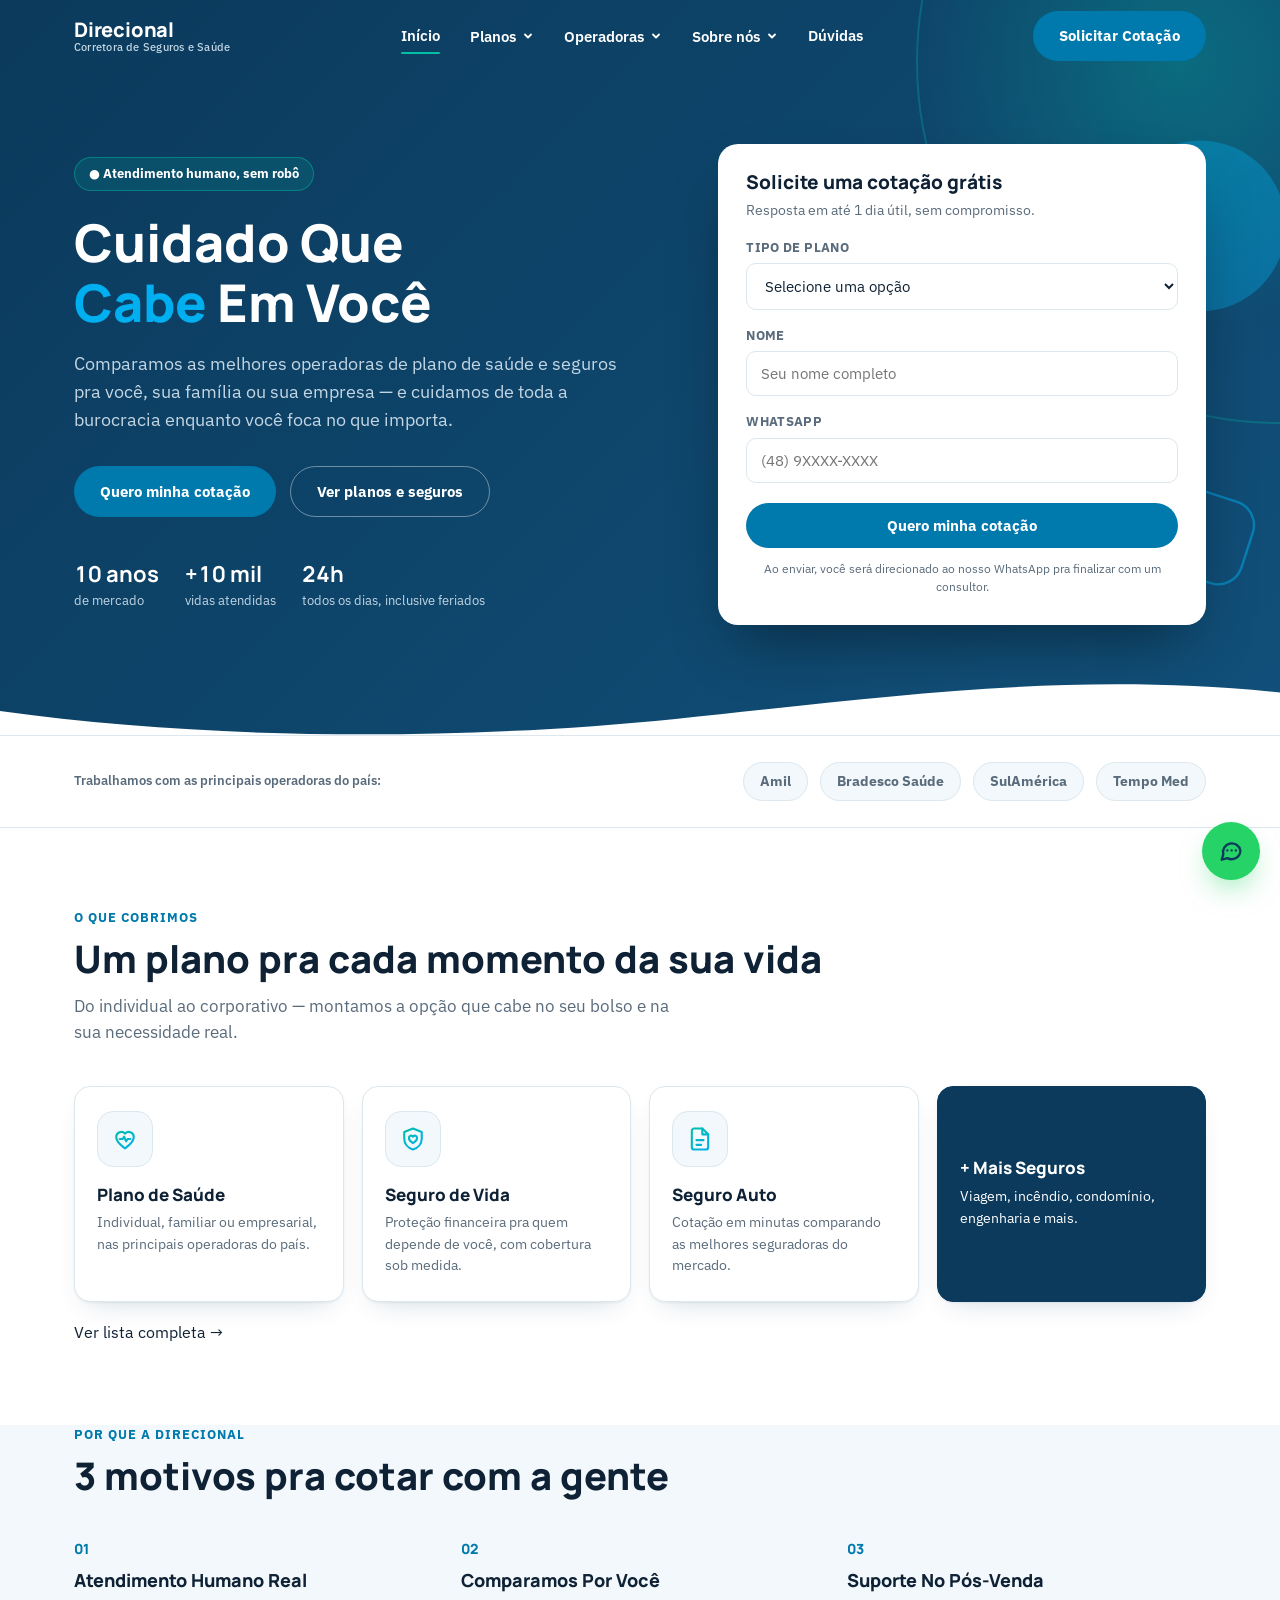
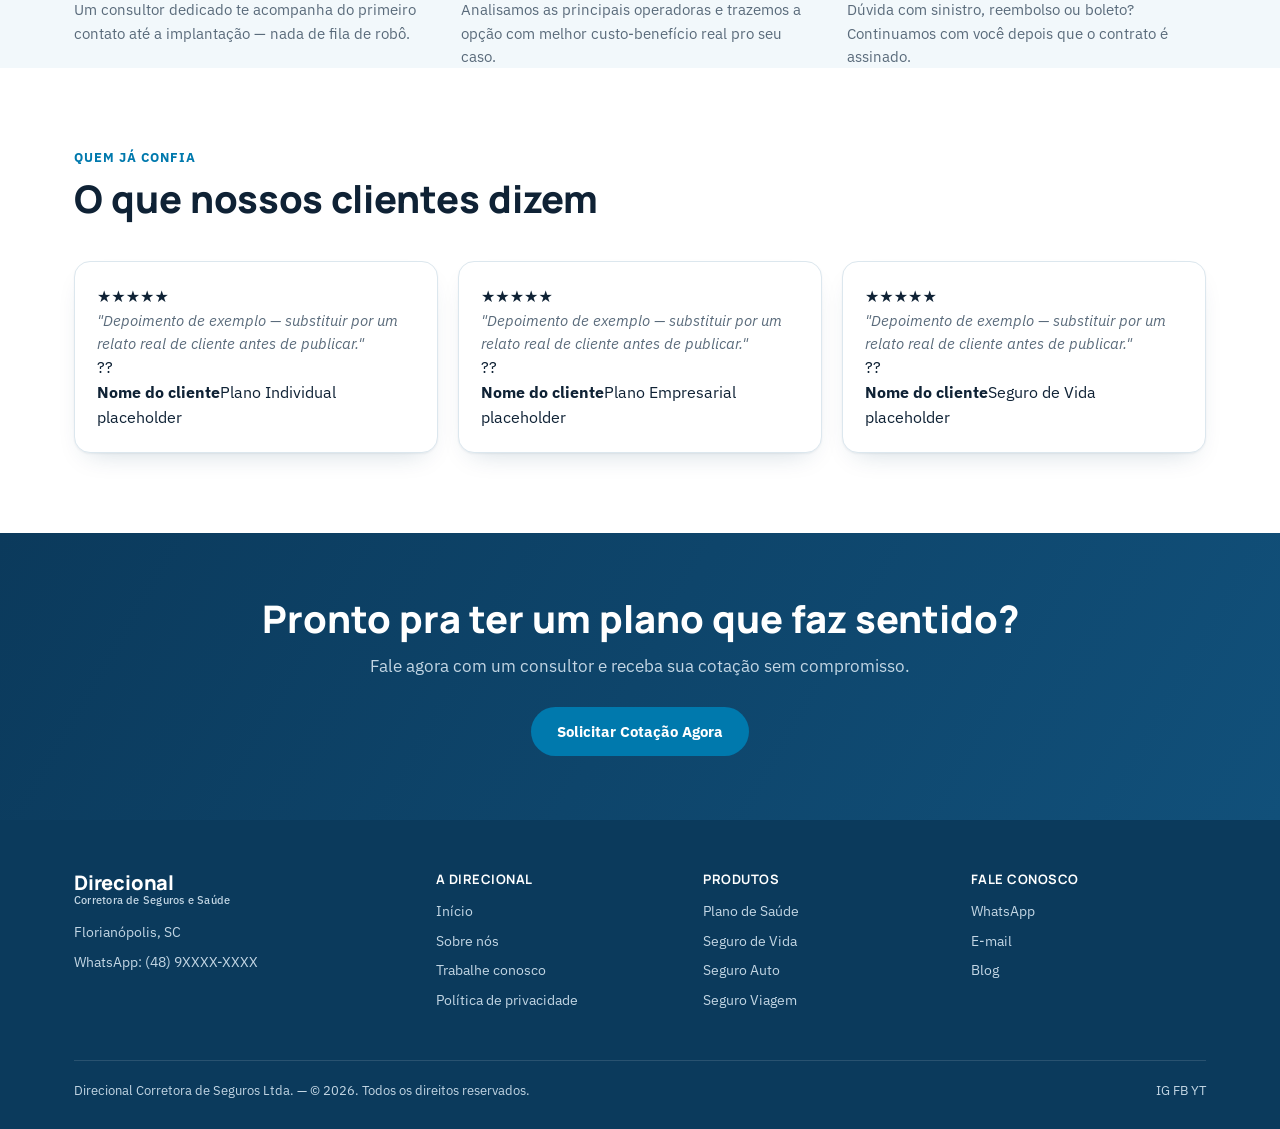
==== index.html @ 585fb885 "Tarefa 4: botões btn-roll, btn-whats, btn-pill, links com seta e anel no WhatsApp flutuante" ====
<!doctype html>
<html lang="pt-BR">
<head>
<meta charset="UTF-8">
<meta name="viewport" content="width=device-width, initial-scale=1">
<title>Direcional Corretora — Planos de Saúde e Seguros</title>
<meta name="description" content="Encontre o plano de saúde e o seguro ideal pra você, sua família ou sua empresa. Cotação rápida e atendimento humano, sem letra miúda.">
<link rel="icon" type="image/png" href="assets/logo-direcional.png">
<link rel="preconnect" href="https://fonts.googleapis.com">
<link rel="preconnect" href="https://fonts.gstatic.com" crossorigin>
<link href="https://fonts.googleapis.com/css2?family=Manrope:wght@700;800&family=IBM+Plex+Sans:wght@400;500;600;700&display=swap" rel="stylesheet">
<link rel="stylesheet" href="css/style.css">
<script>document.documentElement.classList.add("js");</script>
</head>
<body data-page="inicio">

<!-- ICONES:INICIO (biblioteca de ícones SVG, manter idêntica em todas as páginas) -->
<svg class="sprite" xmlns="http://www.w3.org/2000/svg" aria-hidden="true" focusable="false">
  <defs>
    <linearGradient id="grad-marca" gradientUnits="userSpaceOnUse" x1="3" y1="3" x2="21" y2="21">
      <stop offset="0" stop-color="#00BFA5"/><stop offset="1" stop-color="#00AFF0"/>
    </linearGradient>
  </defs>
  <symbol id="i-familia" viewBox="0 0 24 24"><circle cx="8" cy="7" r="3"/><circle cx="16.5" cy="8.5" r="2.5"/><path d="M2.5 20v-1.5A4.5 4.5 0 0 1 7 14h2a4.5 4.5 0 0 1 4.5 4.5V20"/><path d="M14.5 14.3c.3-.2.7-.3 1-.3h2a4 4 0 0 1 4 4v2"/></symbol>
  <symbol id="i-usuario" viewBox="0 0 24 24"><circle cx="12" cy="8" r="4"/><path d="M4 21v-1a6 6 0 0 1 6-6h4a6 6 0 0 1 6 6v1"/></symbol>
  <symbol id="i-empresa" viewBox="0 0 24 24"><rect x="4" y="3" width="11" height="18" rx="1.5"/><path d="M15 9h3.5a1.5 1.5 0 0 1 1.5 1.5V21M8 7h3M8 11h3M8 15h3M3 21h18"/></symbol>
  <symbol id="i-maleta" viewBox="0 0 24 24"><rect x="3" y="7" width="18" height="13" rx="2"/><path d="M9 7V5.5A1.5 1.5 0 0 1 10.5 4h3A1.5 1.5 0 0 1 15 5.5V7M3 12.5h18"/></symbol>
  <symbol id="i-loja" viewBox="0 0 24 24"><path d="M4 9.5 5.5 4h13L20 9.5"/><path d="M4 9.5a2.7 2.7 0 0 0 5.3 0 2.7 2.7 0 0 0 5.4 0 2.7 2.7 0 0 0 5.3 0"/><path d="M5.5 12v8h13v-8M10 20v-4.5h4V20"/></symbol>
  <symbol id="i-dente" viewBox="0 0 24 24"><path d="M12 5.5C10.5 4 8.8 3.5 7.2 3.8 4.6 4.3 3.6 7 4.3 10c.5 2 1.3 3.3 1.6 5.6.3 2.4.9 4.9 2.3 4.9 1.5 0 1.6-2.4 2-4.2.3-1.2.9-1.8 1.8-1.8s1.5.6 1.8 1.8c.4 1.8.5 4.2 2 4.2 1.4 0 2-2.5 2.3-4.9.3-2.3 1.1-3.6 1.6-5.6.7-3-.3-5.7-2.9-6.2-1.6-.3-3.3.2-4.8 1.7Z"/></symbol>
  <symbol id="i-escudo" viewBox="0 0 24 24"><path d="M12 3 4.5 6v5.5c0 4.6 3.1 8.2 7.5 9.5 4.4-1.3 7.5-4.9 7.5-9.5V6Z"/><path d="M12 15.5s-3.5-2.1-3.5-4.4A1.9 1.9 0 0 1 12 10a1.9 1.9 0 0 1 3.5 1.1c0 2.3-3.5 4.4-3.5 4.4Z"/></symbol>
  <symbol id="i-coracao" viewBox="0 0 24 24"><path d="M12 20s-7.5-4.6-7.5-10A4.3 4.3 0 0 1 12 7.4 4.3 4.3 0 0 1 19.5 10c0 5.4-7.5 10-7.5 10Z"/><path d="M7.5 12h2.5l1.2-2 1.8 4 1.2-2h2.3"/></symbol>
  <symbol id="i-conversa" viewBox="0 0 24 24"><path d="M20 11.5a7.5 7.5 0 0 1-11.1 6.6L4 19.5l1.4-4.6A7.5 7.5 0 1 1 20 11.5Z"/><path d="M8.8 11.5h.01M12.5 11.5h.01M16.2 11.5h.01"/></symbol>
  <symbol id="i-balanca" viewBox="0 0 24 24"><path d="M12 4v16M8 20h8M5 7h14"/><path d="M5 7 2.5 13a2.6 2.6 0 0 0 5 0Z"/><path d="m19 7-2.5 6a2.6 2.6 0 0 0 5 0Z"/></symbol>
  <symbol id="i-check-circulo" viewBox="0 0 24 24"><circle cx="12" cy="12" r="9"/><path d="m8 12.5 2.7 2.7 5.8-5.7"/></symbol>
  <symbol id="i-check" viewBox="0 0 24 24"><path d="m5 12.5 4.5 4.5L19 7.5"/></symbol>
  <symbol id="i-documento" viewBox="0 0 24 24"><path d="M14 3H7a2 2 0 0 0-2 2v14a2 2 0 0 0 2 2h10a2 2 0 0 0 2-2V8Z"/><path d="M14 3v5h5M9 13h6M9 17h4"/></symbol>
  <symbol id="i-consultor" viewBox="0 0 24 24"><path d="M4 14v-2a8 8 0 0 1 16 0v2"/><rect x="3" y="13" width="4" height="6" rx="1.5"/><rect x="17" y="13" width="4" height="6" rx="1.5"/><path d="M19 19c0 1.5-2 2.5-5 2.5h-1"/></symbol>
  <symbol id="i-troca" viewBox="0 0 24 24"><path d="M4 8h15l-3.5-3.5M20 16H5l3.5 3.5"/></symbol>
  <symbol id="i-seta" viewBox="0 0 24 24"><path d="M5 12h14M13 6l6 6-6 6"/></symbol>
  <symbol id="i-topo" viewBox="0 0 24 24"><path d="M12 19V5M6 11l6-6 6 6"/></symbol>
  <symbol id="i-telefone" viewBox="0 0 24 24"><path d="M5 4h3.5l1.5 4-2.2 1.4a11 11 0 0 0 6.8 6.8L16 14l4 1.5V19a2 2 0 0 1-2 2A16 16 0 0 1 3 6a2 2 0 0 1 2-2Z"/></symbol>
  <symbol id="i-email" viewBox="0 0 24 24"><rect x="3" y="5" width="18" height="14" rx="2"/><path d="m3.5 6.5 8.5 6.5 8.5-6.5"/></symbol>
  <symbol id="i-local" viewBox="0 0 24 24"><path d="M12 21s-7-5.6-7-11.5a7 7 0 0 1 14 0C19 15.4 12 21 12 21Z"/><circle cx="12" cy="9.5" r="2.5"/></symbol>
  <symbol id="i-camera" viewBox="0 0 24 24"><rect x="3.5" y="3.5" width="17" height="17" rx="5"/><circle cx="12" cy="12" r="4"/><path d="M17 7h.01"/></symbol>
  <symbol id="i-cadeado" viewBox="0 0 24 24"><rect x="5" y="10.5" width="14" height="10" rx="2"/><path d="M8 10.5v-3a4 4 0 0 1 8 0v3M12 14.5V17"/></symbol>
  <symbol id="i-cracha" viewBox="0 0 24 24"><rect x="4" y="5" width="16" height="15" rx="2"/><path d="M9 3v4M15 3v4"/><circle cx="12" cy="11.5" r="2.3"/><path d="M8 17.5a4 4 0 0 1 8 0"/></symbol>
  <symbol id="i-relogio" viewBox="0 0 24 24"><circle cx="12" cy="12" r="9"/><path d="M12 7v5l3 2"/></symbol>
</svg>
<!-- ICONES:FIM -->

<!-- CABECALHO:INICIO (manter idêntico em todas as páginas) -->
<header class="site-header" id="siteHeader">
  <div class="wrap">
    <a class="brand" href="index.html" aria-label="Direcional Corretora de Seguros e Saúde, página inicial">
      <img class="brand-logo" src="assets/logo-direcional.png" alt="Logo da Direcional" height="42">
      <span class="brand-text"><b>Direcional</b><small>Corretora de Seguros e Saúde</small></span>
    </a>
    <nav class="main-nav" id="mainNav" aria-label="Menu principal">
      <ul class="nav-list">
        <li><a class="nav-link" href="index.html" data-nav="inicio">Início</a></li>
        <li class="has-sub">
          <button class="nav-link sub-toggle" type="button" data-nav="planos" aria-expanded="false" aria-controls="sub-planos">Planos <svg class="chev" viewBox="0 0 12 12" aria-hidden="true"><path d="M3 4.5 6 7.5 9 4.5" fill="none" stroke="currentColor" stroke-width="1.8" stroke-linecap="round" stroke-linejoin="round"/></svg></button>
          <ul class="submenu" id="sub-planos">
            <li><a href="plano-de-saude-individual.html">Saúde Individual e Familiar</a></li>
            <li><a href="plano-de-saude-empresarial.html">Saúde Empresarial e MEI</a></li>
            <li><a href="plano-de-saude-individual.html#adesao">Planos por Adesão</a></li>
            <li><a href="plano-odontologico.html">Plano Odontológico</a></li>
            <li><a href="seguro-de-vida.html">Seguro de Vida</a></li>
          </ul>
        </li>
        <li class="has-sub">
          <button class="nav-link sub-toggle" type="button" data-nav="operadoras" aria-expanded="false" aria-controls="sub-operadoras">Operadoras <svg class="chev" viewBox="0 0 12 12" aria-hidden="true"><path d="M3 4.5 6 7.5 9 4.5" fill="none" stroke="currentColor" stroke-width="1.8" stroke-linecap="round" stroke-linejoin="round"/></svg></button>
          <ul class="submenu" id="sub-operadoras">
            <li><a href="index.html#operadoras">Amil</a></li>
            <li><a href="index.html#operadoras">Bradesco Saúde</a></li>
            <li><a href="index.html#operadoras">SulAmérica</a></li>
            <li><a href="index.html#operadoras">Hapvida</a></li>
            <li><a href="index.html#operadoras">Tempo Med</a></li>
            <li><a href="index.html#operadoras">Unimed</a></li>
          </ul>
        </li>
        <li class="has-sub">
          <button class="nav-link sub-toggle" type="button" data-nav="sobre" aria-expanded="false" aria-controls="sub-sobre">Sobre nós <svg class="chev" viewBox="0 0 12 12" aria-hidden="true"><path d="M3 4.5 6 7.5 9 4.5" fill="none" stroke="currentColor" stroke-width="1.8" stroke-linecap="round" stroke-linejoin="round"/></svg></button>
          <ul class="submenu" id="sub-sobre">
            <li><a href="quem-somos.html">Quem somos</a></li>
            <li><a href="quem-somos.html#trajetoria">Nossa trajetória</a></li>
            <!-- Para ativar, remova hidden deste item junto com a seção #equipe de quem-somos.html -->
            <li hidden><a href="quem-somos.html#equipe">Nossa equipe</a></li>
            <li><a href="index.html#clientes">Empresas que confiam</a></li>
          </ul>
        </li>
        <li><a class="nav-link" href="index.html#duvidas" data-nav="duvidas">Dúvidas</a></li>
        <li class="nav-cta-mobile"><a class="btn btn-primary btn-block" href="#cotacao">Solicitar Cotação</a></li>
      </ul>
    </nav>
    <div class="header-actions">
      <a class="btn btn-primary btn-roll" href="#cotacao"><span class="roll-txt">Solicitar Cotação</span><span class="roll-txt" aria-hidden="true">Solicitar Cotação</span></a>
      <button class="nav-toggle" id="navToggle" type="button" aria-label="Abrir menu" aria-expanded="false" aria-controls="mainNav">
        <svg class="ico-open" viewBox="0 0 24 24" aria-hidden="true"><path d="M4 7h16M4 12h16M4 17h16" fill="none" stroke="currentColor" stroke-width="2" stroke-linecap="round"/></svg>
        <svg class="ico-close" viewBox="0 0 24 24" aria-hidden="true"><path d="M6 6l12 12M18 6 6 18" fill="none" stroke="currentColor" stroke-width="2" stroke-linecap="round"/></svg>
      </button>
    </div>
  </div>
</header>
<!-- CABECALHO:FIM -->

<!-- ============ HERO ============ -->
<section class="hero" id="inicio">
  <div class="wrap">
    <div>
      <span class="hero-badge">● Atendimento humano, sem robô</span>
      <h1>Cuidado Que <em>Cabe</em> Em Você</h1>
      <p class="lede">
        Comparamos as melhores operadoras de plano de saúde e seguros pra você,
        sua família ou sua empresa — e cuidamos de toda a burocracia enquanto
        você foca no que importa.
      </p>
      <div class="hero-ctas">
        <a class="btn btn-primary btn-roll" href="#cotacao"><span class="roll-txt">Quero minha cotação</span><span class="roll-txt" aria-hidden="true">Quero minha cotação</span></a>
        <a class="btn btn-ghost" href="#produtos">Ver planos e seguros</a>
      </div>
      <div class="hero-trust">
        <div><b><span class="num" data-count="10" data-suffix=" anos">10 anos</span></b>de mercado</div>
        <div><b><span class="num" data-count="10" data-prefix="+" data-suffix=" mil">+10 mil</span></b>vidas atendidas</div>
        <div><b><span class="num" data-count="24" data-suffix="h">24h</span></b>todos os dias, inclusive feriados</div>
      </div>
    </div>

    <div class="hero-visual">
    <!-- FOTO HERO: descomentar quando a foto existir -->
    <!-- <img class="hero-foto" src="assets/fotos/equipe-hero.jpg" alt="Equipe da Direcional Corretora de Seguros e Saúde"> -->
    <svg class="hero-art hero-art-form" viewBox="0 0 400 400" aria-hidden="true" focusable="false">
      <circle class="f1" cx="330" cy="70" r="70" fill="url(#grad-marca)" opacity=".35"/>
      <circle class="f2" cx="40" cy="330" r="46" fill="none" stroke="#00BFA5" stroke-width="2" opacity=".55"/>
      <rect class="f3" x="300" y="290" width="70" height="70" rx="20" fill="none" stroke="#00AFF0" stroke-width="2" opacity=".5" transform="rotate(18 335 325)"/>
      <circle class="f4" cx="60" cy="50" r="10" fill="#00BFA5" opacity=".7"/>
    </svg>
    <form class="quote-card" id="quoteForm">
      <h3>Solicite uma cotação grátis</h3>
      <p class="lede">Resposta em até 1 dia útil, sem compromisso.</p>

      <div class="field">
        <label for="tipoPlano">Tipo de plano</label>
        <select id="tipoPlano" required>
          <option value="" disabled selected>Selecione uma opção</option>
          <option>Individual ou Familiar</option>
          <option>Empresa até 29 vidas</option>
          <option>Empresa acima de 30 vidas</option>
          <option>Seguro de Vida</option>
          <option>Seguro Auto</option>
        </select>
      </div>
      <div class="field">
        <label for="nome">Nome</label>
        <input id="nome" type="text" placeholder="Seu nome completo" required>
      </div>
      <div class="field">
        <label for="whatsapp">WhatsApp</label>
        <input id="whatsapp" type="tel" placeholder="(48) 9XXXX-XXXX" required>
      </div>

      <button type="submit" class="btn btn-primary btn-block btn-roll"><span class="roll-txt">Quero minha cotação</span><span class="roll-txt" aria-hidden="true">Quero minha cotação</span></button>
      <p class="quote-note">Ao enviar, você será direcionado ao nosso WhatsApp pra finalizar com um consultor.</p>
    </form>
    </div>
  </div>
  <svg class="divisor-curva" viewBox="0 0 1440 90" preserveAspectRatio="none" aria-hidden="true" focusable="false"><path d="M0 58C240 96 520 96 760 68S1200 6 1440 34V90H0Z"/></svg>
</section>

<!-- ============ OPERADORAS ============ -->
<section class="partners">
  <div class="wrap">
    <span class="partners-label">Trabalhamos com as principais operadoras do país:</span>
    <div class="partner-badges">
      <span class="badge">Amil</span>
      <span class="badge">Bradesco Saúde</span>
      <span class="badge">SulAmérica</span>
      <span class="badge">Tempo Med</span>
    </div>
  </div>
</section>

<!-- ============ PRODUTOS ============ -->
<section class="section" id="produtos">
  <div class="wrap">
    <span class="eyebrow" data-reveal>O que cobrimos</span>
    <h2 class="h2" data-reveal>Um plano pra cada momento da sua vida</h2>
    <p class="lede" data-reveal>Do individual ao corporativo — montamos a opção que cabe no seu bolso e na sua necessidade real.</p>

    <div class="products-grid" data-stagger>
      <div class="product-card card-hover">
        <div class="icone-box"><svg class="ico"><use href="#i-coracao"/></svg></div>
        <h4>Plano de Saúde</h4>
        <p>Individual, familiar ou empresarial, nas principais operadoras do país.</p>
      </div>
      <div class="product-card card-hover">
        <div class="icone-box"><svg class="ico"><use href="#i-escudo"/></svg></div>
        <h4>Seguro de Vida</h4>
        <p>Proteção financeira pra quem depende de você, com cobertura sob medida.</p>
      </div>
      <div class="product-card card-hover">
        <div class="icone-box"><svg class="ico"><use href="#i-documento"/></svg></div>
        <h4>Seguro Auto</h4>
        <p>Cotação em minutas comparando as melhores seguradoras do mercado.</p>
      </div>
      <a href="#" class="product-card more">
        <h4>+ Mais Seguros</h4>
        <p>Viagem, incêndio, condomínio, engenharia e mais.</p>
        <a href="#cotacao">Ver lista completa →</a>
      </a>
    </div>
  </div>
</section>

<!-- ============ DIFERENCIAIS ============ -->
<section class="why" id="por-que">
  <div class="wrap">
    <span class="eyebrow">Por que a Direcional</span>
    <h2 class="h2">3 motivos pra cotar com a gente</h2>

    <div class="why-grid" data-stagger>
      <div class="why-item">
        <span class="num">01</span>
        <h4>Atendimento Humano Real</h4>
        <p>Um consultor dedicado te acompanha do primeiro contato até a implantação — nada de fila de robô.</p>
      </div>
      <div class="why-item">
        <span class="num">02</span>
        <h4>Comparamos Por Você</h4>
        <p>Analisamos as principais operadoras e trazemos a opção com melhor custo-benefício real pro seu caso.</p>
      </div>
      <div class="why-item">
        <span class="num">03</span>
        <h4>Suporte No Pós-Venda</h4>
        <p>Dúvida com sinistro, reembolso ou boleto? Continuamos com você depois que o contrato é assinado.</p>
      </div>
    </div>
  </div>
</section>

<!-- ============ DEPOIMENTOS ============ -->
<section class="section" id="depoimentos">
  <div class="wrap">
    <span class="eyebrow">Quem já confia</span>
    <h2 class="h2">O que nossos clientes dizem</h2>

    <div class="testimonials-grid">
      <div class="testimonial">
        <div class="stars">★★★★★</div>
        <p>"Depoimento de exemplo — substituir por um relato real de cliente antes de publicar."</p>
        <div class="who">
          <div class="avatar">??</div>
          <div><b>Nome do cliente</b><span>Plano Individual</span></div>
        </div>
        <span class="placeholder-flag">placeholder</span>
      </div>
      <div class="testimonial">
        <div class="stars">★★★★★</div>
        <p>"Depoimento de exemplo — substituir por um relato real de cliente antes de publicar."</p>
        <div class="who">
          <div class="avatar">??</div>
          <div><b>Nome do cliente</b><span>Plano Empresarial</span></div>
        </div>
        <span class="placeholder-flag">placeholder</span>
      </div>
      <div class="testimonial">
        <div class="stars">★★★★★</div>
        <p>"Depoimento de exemplo — substituir por um relato real de cliente antes de publicar."</p>
        <div class="who">
          <div class="avatar">??</div>
          <div><b>Nome do cliente</b><span>Seguro de Vida</span></div>
        </div>
        <span class="placeholder-flag">placeholder</span>
      </div>
    </div>
  </div>
</section>

<!-- ============ CTA FINAL ============ -->
<section class="cta-band">
  <div class="wrap">
    <h2 class="h2">Pronto pra ter um plano que faz sentido?</h2>
    <p class="lede">Fale agora com um consultor e receba sua cotação sem compromisso.</p>
    <a class="btn btn-primary" href="#cotacao">Solicitar Cotação Agora</a>
  </div>
</section>

<!-- ============ RODAPÉ ============ -->
<footer class="site-footer" id="cotacao">
  <div class="wrap">
    <div class="footer-grid">
      <div>
        <a class="brand" href="index.html" aria-label="Direcional Corretora de Seguros e Saúde, página inicial">
          <img class="brand-logo" src="assets/logo-direcional.png" alt="Logo da Direcional" height="42">
          <span class="brand-text"><b>Direcional</b><small>Corretora de Seguros e Saúde</small></span>
        </a>
        <p><!-- PLACEHOLDER: endereço real --> Florianópolis, SC</p>
        <p style="margin-top:8px;"><!-- PLACEHOLDER: WhatsApp real --> WhatsApp: (48) 9XXXX-XXXX</p>
      </div>
      <div>
        <h5>A Direcional</h5>
        <ul>
          <li><a href="#inicio">Início</a></li>
          <li><a href="#por-que">Sobre nós</a></li>
          <li><a href="#">Trabalhe conosco</a></li>
          <li><a href="#">Política de privacidade</a></li>
        </ul>
      </div>
      <div>
        <h5>Produtos</h5>
        <ul>
          <li><a href="#produtos">Plano de Saúde</a></li>
          <li><a href="#produtos">Seguro de Vida</a></li>
          <li><a href="#produtos">Seguro Auto</a></li>
          <li><a href="#produtos">Seguro Viagem</a></li>
        </ul>
      </div>
      <div>
        <h5>Fale Conosco</h5>
        <ul>
          <li><a href="#">WhatsApp</a></li>
          <li><a href="#">E-mail</a></li>
          <li><a href="#">Blog</a></li>
        </ul>
      </div>
    </div>
    <div class="footer-bottom">
      <span>Direcional Corretora de Seguros Ltda. — © 2026. Todos os direitos reservados.</span>
      <div class="social-row">
        <a href="#" aria-label="Instagram">IG</a>
        <a href="#" aria-label="Facebook">FB</a>
        <a href="#" aria-label="YouTube">YT</a>
      </div>
    </div>
  </div>
</footer>

<button class="to-top" id="toTop" type="button" aria-label="Voltar ao topo"><svg class="ico ico-claro" aria-hidden="true"><use href="#i-topo"/></svg></button>
<a class="wa-float" href="#" id="waFloat" aria-label="Falar no WhatsApp" target="_blank" rel="noopener"><svg class="ico ico-claro" aria-hidden="true"><use href="#i-conversa"/></svg></a>

<script src="js/main.js"></script>
</body>
</html>
---- css/style.css ----
/* =========================================================
   Direcional Corretora de Seguros e Saúde
   Paleta tirada da logo. Proporção 60-30-10:
   ~60% branco / fundo claro, ~30% azuis, ~10% verde.
   ========================================================= */

:root{
  /* Marca */
  --azul: #00AFF0;          /* cor principal: destaques, links sobre fundo escuro */
  --azul-botao: #0079AD;    /* fundo de botão com texto branco. Pedido: #0090C8 (3,4:1); escurecido para AA (4,8:1) */
  --verde: #00BFA5;         /* apoio: ícones, selos, detalhes, hover */
  --azul-profundo: #0B3A5C; /* hero, cabeçalho, submenus e rodapé */
  --azul-medio: #11507A;    /* gradiente do hero */
  --fundo-claro: #F2F8FB;   /* seções alternadas */
  --texto: #0F2235;
  --texto-suave: #5A6B7B;
  --whatsapp: #25D366;

  /* Derivadas */
  --branco: #FFFFFF;
  --linha: #DCE7EE;
  --texto-sobre-escuro: #FFFFFF;
  --texto-sobre-escuro-suave: #C3D6E4;
  --gradiente-marca: linear-gradient(135deg, var(--verde), var(--azul));
  --sombra: 0 1px 2px rgba(11,58,92,.06), 0 12px 28px -14px rgba(11,58,92,.22);
  --sombra-forte: 0 2px 4px rgba(11,58,92,.08), 0 24px 44px -18px rgba(11,58,92,.32);
  --raio: 16px;
  --maxw: 1180px;
  --header-h: 72px;
  font-size: 16px;
}

*{box-sizing:border-box;}
html{scroll-behavior:smooth; scroll-padding-top:calc(var(--header-h) + 12px);}
body{
  margin:0;
  background:var(--branco);
  color:var(--texto);
  font-family:'IBM Plex Sans', system-ui, sans-serif;
  line-height:1.55;
  -webkit-font-smoothing:antialiased;
  overflow-x:hidden;
}
h1,h2,h3,h4,h5{
  font-family:'Manrope', system-ui, sans-serif;
  font-weight:800;
  margin:0;
  line-height:1.15;
}
p{margin:0;}
a{color:inherit; text-decoration:none;}
img,svg{max-width:100%; display:block;}
ul{margin:0; padding:0; list-style:none;}
button{font-family:inherit; cursor:pointer;}
[hidden]{display:none !important;}
:focus-visible{outline:3px solid var(--azul); outline-offset:2px; border-radius:4px;}

.wrap{max-width:var(--maxw); margin-inline:auto; padding-inline:24px;}
@media (max-width:640px){ .wrap{padding-inline:16px;} }
.section{padding-block:80px;}
.section-alt{background:var(--fundo-claro);}
@media (max-width:640px){ .section{padding-block:56px;} }

.eyebrow{
  font-size:12.5px; font-weight:700; letter-spacing:.08em; text-transform:uppercase;
  color:var(--azul-botao); margin-bottom:10px; display:block;
}
.h2{font-size:clamp(26px,3.6vw,38px); text-wrap:balance;}
.lede{font-size:17px; color:var(--texto-suave); max-width:62ch; margin-top:12px;}
.center{text-align:center;}
.center .lede{margin-inline:auto;}

/* ---------- Botões ---------- */
.btn{
  display:inline-flex; align-items:center; justify-content:center; gap:8px;
  padding:13px 26px; border-radius:999px; font-weight:700; font-size:15px;
  border:none; transition:background-color .2s ease, filter .2s ease, color .2s ease;
}
.btn-primary{background:var(--azul-botao); color:var(--branco);}
.btn-primary:hover{filter:brightness(.88);}
.btn-ghost{
  background:transparent; color:var(--texto-sobre-escuro); border:1.5px solid rgba(255,255,255,.4);
}
.btn-ghost:hover{background:rgba(255,255,255,.08); border-color:var(--branco);}
.btn-block{width:100%;}

/* Texto que rola: sai por cima, a cópia entra por baixo; fundo vai para o verde.
   Texto escuro sobre o verde para manter contraste AA. */
.btn-roll{position:relative; overflow:hidden; white-space:nowrap; transition:background-color .3s ease;}
.btn-roll:hover, .btn-roll:focus-visible{background:var(--verde); filter:none;}
.btn-roll .roll-txt{display:block; transition:transform .3s cubic-bezier(.6,0,.3,1);}
.btn-roll .roll-txt + .roll-txt{
  position:absolute; inset:0; display:flex; align-items:center; justify-content:center;
  color:var(--azul-profundo); transform:translateY(100%);
}
.btn-roll:hover .roll-txt:first-child,
.btn-roll:focus-visible .roll-txt:first-child{transform:translateY(-200%);}
.btn-roll:hover .roll-txt + .roll-txt,
.btn-roll:focus-visible .roll-txt + .roll-txt{transform:translateY(0);}

/* WhatsApp: verde, no hover fica azul-profundo com o ícone balançando */
.btn-whats{
  background:var(--whatsapp); color:var(--azul-profundo);
  box-shadow:inset 0 0 0 2px var(--whatsapp);
  transition:background-color .25s ease, color .25s ease;
}
.btn-whats .ico{width:20px; height:20px; stroke:currentColor; stroke-width:2;}
.btn-whats:hover{background:var(--azul-profundo); color:var(--branco);}
.btn-whats:hover .ico{animation:balancar .6s ease-in-out 2;}
@keyframes balancar{
  0%,100%{rotate:0deg;}
  25%{rotate:-14deg;}
  75%{rotate:12deg;}
}

/* Pílula de contato (rodapé): fundo clareia e ícone desliza 3px */
.btn-pill{
  display:inline-flex; align-items:center; gap:10px; padding:10px 18px; border-radius:999px;
  background:rgba(255,255,255,.07); border:1px solid rgba(255,255,255,.18);
  color:var(--branco); font-weight:600; font-size:14px;
  transition:background-color .2s ease;
}
.btn-pill .ico{width:18px; height:18px; stroke:var(--verde); transition:transform .2s ease;}
.btn-pill:hover{background:rgba(255,255,255,.16);}
.btn-pill:hover .ico{transform:translateX(3px);}

/* Links com seta ("Quero cotar →", "Saiba mais →") */
.link-seta{
  display:inline-flex; align-items:center; gap:6px; font-weight:700; font-size:15px;
  color:var(--azul-botao);
}
.link-seta .ico{width:18px; height:18px; stroke:currentColor; stroke-width:2.2; transition:transform .2s ease;}
.link-seta:hover .ico{transform:translateX(5px);}
.link-seta:hover{text-decoration:underline; text-underline-offset:4px;}

/* ---------- Marca (logo + nome) ---------- */
.brand{display:flex; align-items:center; gap:10px; color:var(--texto-sobre-escuro);}
.brand-logo{height:42px; width:auto;}
.brand-text{display:flex; flex-direction:column; line-height:1.1;}
.brand-text b{font-family:'Manrope',sans-serif; font-weight:800; font-size:20px; letter-spacing:-.01em;}
.brand-text small{font-size:11px; font-weight:500; color:var(--texto-sobre-escuro-suave); letter-spacing:.02em;}
@media (max-width:420px){ .brand-text small{display:none;} }

/* ---------- Header (fixo, ganha fundo após 50px) ---------- */
.site-header{
  position:fixed; inset:0 0 auto 0; z-index:60;
  background:transparent;
  transition:background-color .25s ease, box-shadow .25s ease;
}
.site-header.is-scrolled,
.site-header.nav-open{
  background:var(--azul-profundo);
  box-shadow:0 8px 24px -12px rgba(0,0,0,.45);
}
.site-header > .wrap{
  display:flex; align-items:center; justify-content:space-between;
  min-height:var(--header-h); gap:20px;
}
.header-actions{display:flex; align-items:center; gap:12px;}

.nav-list{display:flex; align-items:center; gap:6px;}
.nav-link{
  position:relative; display:inline-flex; align-items:center; gap:6px;
  padding:10px 12px; background:none; border:none;
  color:var(--texto-sobre-escuro); font-size:15px; font-weight:600;
}
.nav-link::after{
  content:""; position:absolute; left:12px; right:12px; bottom:4px; height:2px; border-radius:2px;
  background:var(--verde); transform:scaleX(0); transform-origin:left; transition:transform .25s ease;
}
.nav-link:hover::after,
.nav-link.is-active::after{transform:scaleX(1);}
.chev{width:12px; height:12px; transition:transform .2s ease;}
.has-sub.open > .sub-toggle .chev{transform:rotate(180deg);}

.has-sub{position:relative;}
.submenu{
  position:absolute; top:calc(100% + 6px); left:0; min-width:250px;
  background:var(--azul-profundo); border-radius:12px; padding:6px 0;
  box-shadow:0 18px 40px -12px rgba(0,0,0,.5); border:1px solid rgba(255,255,255,.08);
  opacity:0; visibility:hidden; transform:translateY(8px);
  transition:opacity .2s ease, transform .2s ease, visibility 0s linear .2s;
}
.has-sub.open > .submenu{
  opacity:1; visibility:visible; transform:translateY(0);
  transition:opacity .2s ease, transform .2s ease, visibility 0s;
}
.submenu li + li{border-top:1px solid rgba(255,255,255,.08);}
.submenu a{
  display:block; padding:11px 18px; font-size:14.5px; color:var(--texto-sobre-escuro);
  transition:color .15s ease, padding-left .15s ease;
}
.submenu a:hover,
.submenu a:focus-visible{color:var(--verde); padding-left:22px;}
.nav-cta-mobile{display:none;}

.nav-toggle{
  display:none; width:44px; height:44px; align-items:center; justify-content:center;
  background:none; border:1px solid rgba(255,255,255,.25); border-radius:10px; color:var(--branco);
}
.nav-toggle svg{width:22px; height:22px;}
.nav-toggle .ico-close{display:none;}
.nav-open .nav-toggle .ico-open{display:none;}
.nav-open .nav-toggle .ico-close{display:block;}

@media (max-width:1060px){
  .nav-toggle{display:inline-flex;}
  .main-nav{
    position:absolute; top:100%; left:0; right:0;
    background:var(--azul-profundo); border-top:1px solid rgba(255,255,255,.1);
    max-height:calc(100vh - var(--header-h)); overflow-y:auto;
    display:none;
  }
  .nav-open .main-nav{display:block;}
  .nav-list{flex-direction:column; align-items:stretch; gap:0; padding:8px 16px 20px;}
  .nav-list > li{border-bottom:1px solid rgba(255,255,255,.08);}
  .nav-link{width:100%; justify-content:space-between; padding:14px 4px; font-size:16px;}
  .nav-link::after{left:4px; right:auto; width:40px;}
  .submenu{
    position:static; min-width:0; box-shadow:none; border:none; border-radius:0;
    background:transparent; padding:0 0 8px 12px;
    opacity:1; visibility:visible; transform:none; transition:none;
    display:none;
  }
  .has-sub.open > .submenu{display:block;}
  .submenu li + li{border-top:none;}
  .submenu a{padding:10px 4px; color:var(--texto-sobre-escuro-suave);}
  .nav-cta-mobile{display:block; border-bottom:none !important; padding-top:16px;}
}
@media (max-width:520px){
  .header-actions > .btn{display:none;}
}

/* ---------- Hero ---------- */
.hero{
  background:linear-gradient(135deg, var(--azul-profundo) 0%, var(--azul-medio) 100%);
  color:var(--texto-sobre-escuro);
  padding-block:calc(var(--header-h) + 72px) 110px;
  position:relative;
  overflow:hidden;
  isolation:isolate;
}
/* detalhe sutil em verde: brilho + curva no canto */
.hero::before{
  content:""; position:absolute; z-index:-1;
  width:560px; height:560px; right:-180px; top:-220px; border-radius:50%;
  background:radial-gradient(circle, rgba(0,191,165,.30) 0%, rgba(0,191,165,0) 68%);
}
.hero::after{
  content:""; position:absolute; z-index:-1;
  width:720px; height:720px; right:-360px; top:-300px; border-radius:50%;
  border:2px solid rgba(0,191,165,.28);
}
.hero .wrap{
  display:grid; grid-template-columns:1.1fr .9fr; gap:48px; align-items:center;
}
@media (max-width:900px){
  .hero .wrap{grid-template-columns:1fr;}
  .hero{padding-block:calc(var(--header-h) + 40px) 72px;}
}
.hero-badge{
  display:inline-flex; align-items:center; gap:8px;
  background:rgba(0,191,165,.14); border:1px solid rgba(0,191,165,.45);
  color:var(--texto-sobre-escuro); font-size:12.5px; font-weight:700;
  padding:6px 14px; border-radius:999px; margin-bottom:22px;
}
.hero h1{font-size:clamp(32px,5vw,52px); text-wrap:balance;}
.hero h1 em{font-style:normal; color:var(--azul);}
.hero .lede{color:var(--texto-sobre-escuro-suave); font-size:18px; max-width:52ch; margin-top:18px;}
.hero-ctas{display:flex; gap:14px; margin-top:32px; flex-wrap:wrap;}
.hero-trust{display:flex; gap:26px; margin-top:40px; flex-wrap:wrap;}
.hero-trust div{font-size:13px; color:var(--texto-sobre-escuro-suave);}
.hero-trust b{display:block; font-family:'Manrope',sans-serif; font-size:22px; color:var(--branco);}

/* ---------- Form card ---------- */
.quote-card{
  background:var(--branco); color:var(--texto); border-radius:20px; padding:28px;
  box-shadow:0 30px 60px -20px rgba(0,0,0,.45);
}
.quote-card h3{font-size:19px;}
.quote-card .lede{font-size:14px; margin-top:6px; color:var(--texto-suave);}
.field{margin-top:16px;}
.field label{
  display:block; font-size:12.5px; font-weight:700; color:var(--texto-suave);
  margin-bottom:6px; text-transform:uppercase; letter-spacing:.03em;
}
.field input, .field select{
  width:100%; padding:12px 14px; border-radius:10px; border:1.5px solid var(--linha);
  font-family:inherit; font-size:15px; color:var(--texto); background:var(--branco);
}
.field input:focus, .field select:focus{
  outline:none; border-color:var(--azul-botao); box-shadow:0 0 0 3px rgba(0,175,240,.2);
}
.quote-card .btn{margin-top:20px;}
.quote-note{font-size:12px; color:var(--texto-suave); margin-top:12px; text-align:center;}

/* ---------- Operadoras ---------- */
.partners{background:var(--branco); border-block:1px solid var(--linha);}
.partners .wrap{
  display:flex; align-items:center; gap:28px; flex-wrap:wrap; justify-content:space-between;
  padding-block:26px;
}
.partners-label{font-size:13px; color:var(--texto-suave); font-weight:600;}
.partner-badges{display:flex; gap:12px; flex-wrap:wrap;}
.badge{
  padding:8px 16px; border-radius:999px; background:var(--fundo-claro);
  border:1px solid var(--linha); font-weight:700; font-size:13.5px; color:var(--texto-suave);
}

/* ---------- Produtos ---------- */
.products-grid{
  display:grid; grid-template-columns:repeat(4,1fr); gap:18px; margin-top:40px;
}
@media (max-width:900px){ .products-grid{grid-template-columns:1fr 1fr;} }
@media (max-width:560px){ .products-grid{grid-template-columns:1fr;} }
.product-card{
  background:var(--branco); border:1px solid var(--linha); border-radius:var(--raio);
  padding:24px 22px; box-shadow:var(--sombra);
}
.product-card .icon{
  width:44px; height:44px; border-radius:12px; display:flex; align-items:center; justify-content:center;
  background:var(--gradiente-marca); color:var(--branco); font-size:20px; margin-bottom:16px;
}
.product-card h4{font-size:17px;}
.product-card p{font-size:14px; color:var(--texto-suave); margin-top:8px;}
.product-card.more{
  display:flex; flex-direction:column; justify-content:center; align-items:flex-start;
  background:var(--azul-profundo); border-color:var(--azul-profundo);
}
.product-card.more h4, .product-card.more a, .product-card.more p{color:var(--branco);}

/* ---------- Diferenciais ---------- */
.why{background:var(--fundo-claro);}
.why-grid{display:grid; grid-template-columns:repeat(3,1fr); gap:28px; margin-top:40px;}
@media (max-width:860px){ .why-grid{grid-template-columns:1fr;} }
.why-item .num{
  font-family:'Manrope',sans-serif; font-weight:800; font-size:14px; color:var(--azul-botao);
  margin-bottom:10px; display:block;
}
.why-item h4{font-size:18px;}
.why-item p{font-size:15px; color:var(--texto-suave); margin-top:8px;}

/* ---------- Depoimentos ---------- */
.testimonials-grid{display:grid; grid-template-columns:repeat(3,1fr); gap:20px; margin-top:40px;}
@media (max-width:860px){ .testimonials-grid{grid-template-columns:1fr;} }
.testimonial{
  background:var(--branco); border:1px solid var(--linha); border-radius:var(--raio);
  padding:22px; box-shadow:var(--sombra);
}
.testimonial p{font-size:15px; color:var(--texto-suave); font-style:italic;}

/* ---------- CTA final ---------- */
.cta-band{
  background:linear-gradient(120deg, var(--azul-profundo) 0%, var(--azul-medio) 100%);
  color:var(--branco); text-align:center; padding-block:64px;
}
.cta-band h2{color:var(--branco);}
.cta-band .lede{color:var(--texto-sobre-escuro-suave); margin-inline:auto;}
.cta-band .btn{margin-top:28px;}

/* ---------- Rodapé ---------- */
.site-footer{background:var(--azul-profundo); color:var(--texto-sobre-escuro-suave); padding-block:52px 28px; font-size:14px;}
.footer-grid{display:grid; grid-template-columns:1.4fr 1fr 1fr 1fr; gap:32px;}
@media (max-width:760px){ .footer-grid{grid-template-columns:1fr;} }
.footer-grid h5{color:var(--branco); font-size:13px; font-weight:700; text-transform:uppercase; letter-spacing:.04em; margin-bottom:14px;}
.footer-grid ul li{margin-bottom:8px;}
.footer-grid ul a:hover{color:var(--branco);}
.site-footer .brand{margin-bottom:16px;}
.footer-bottom{
  border-top:1px solid rgba(255,255,255,.12); margin-top:40px; padding-top:20px;
  display:flex; justify-content:space-between; flex-wrap:wrap; gap:12px; font-size:13px;
}

/* =========================================================
   Movimento e interatividade
   ========================================================= */

/* Entrada ao rolar (só com JS ativo; o JS remove o atributo ao terminar) */
.js [data-reveal]{
  opacity:0; transform:translateY(24px);
  transition:opacity .6s ease var(--d,0ms), transform .6s cubic-bezier(.2,.7,.2,1) var(--d,0ms);
}
.js [data-reveal].is-visible{opacity:1; transform:none;}

/* Ícones SVG de linha no gradiente da marca (sprite no topo de cada página) */
.sprite{position:absolute; width:0; height:0; overflow:hidden;}
.ico{
  width:24px; height:24px; flex-shrink:0;
  fill:none; stroke:url(#grad-marca); stroke-width:1.8; stroke-linecap:round; stroke-linejoin:round;
}
.ico-claro{stroke:currentColor;}
.icone-box{
  width:56px; height:56px; border-radius:16px; display:flex; align-items:center; justify-content:center;
  background:var(--fundo-claro); border:1px solid var(--linha); margin-bottom:18px;
  transition:transform .35s ease;
}
.icone-box .ico{width:28px; height:28px;}
.section-alt .icone-box{background:var(--branco);}

/* Cards com hover: sobem, sombra cresce, ícone gira de leve */
.card-hover{transition:translate .25s ease, box-shadow .25s ease, border-color .25s ease;}
.card-hover:hover{translate:0 -6px; box-shadow:var(--sombra-forte); border-color:rgba(0,175,240,.45);}
.card-hover:hover .icone-box{transform:rotate(-8deg) scale(1.06);}

/* Divisória curva entre o hero e a seção seguinte */
.divisor-curva{
  position:absolute; left:0; right:0; bottom:-1px; width:100%; height:70px;
  color:var(--branco); fill:currentColor; pointer-events:none;
}
.divisor-curva.para-claro{color:var(--fundo-claro);}
@media (max-width:640px){ .divisor-curva{height:36px;} }

/* Formas abstratas do hero, flutuando devagar */
.hero-visual{position:relative;}
.hero-art{position:absolute; z-index:-1; pointer-events:none; overflow:visible;}
.hero-art .f1{animation:flutuar 11s ease-in-out infinite;}
.hero-art .f2{animation:flutuar 14s ease-in-out -3s infinite reverse;}
.hero-art .f3{animation:flutuar 9s ease-in-out -5s infinite;}
.hero-art .f4{animation:flutuar 16s ease-in-out -8s infinite reverse;}
@keyframes flutuar{
  0%,100%{transform:translate(0,0);}
  50%{transform:translate(6px,-16px);}
}
.hero-art-form{top:-80px; right:-80px; width:calc(100% + 160px); height:calc(100% + 160px);}
.hero-foto{width:100%; border-radius:24px; box-shadow:0 30px 60px -20px rgba(0,0,0,.45); object-fit:cover;}

/* Contadores */
.hero-trust .num{font-variant-numeric:tabular-nums;}

/* Voltar ao topo (acima do WhatsApp flutuante) */
.to-top{
  position:fixed; right:27px; bottom:92px; z-index:50;
  width:44px; height:44px; border-radius:50%; border:none;
  background:var(--azul-profundo); color:var(--branco);
  display:flex; align-items:center; justify-content:center;
  box-shadow:0 10px 24px -10px rgba(11,58,92,.6);
  opacity:0; visibility:hidden; transform:translateY(10px);
  transition:opacity .25s ease, transform .25s ease, visibility 0s linear .25s, background-color .2s ease;
}
.to-top.show{opacity:1; visibility:visible; transform:none; transition:opacity .25s ease, transform .25s ease, background-color .2s ease;}
.to-top:hover{background:var(--azul-botao);}
.to-top .ico{width:20px; height:20px;}

/* ---------- WhatsApp flutuante ---------- */
.wa-float{
  position:fixed; right:20px; bottom:20px; z-index:50;
  width:58px; height:58px; border-radius:50%; background:var(--whatsapp); color:var(--azul-profundo);
  display:flex; align-items:center; justify-content:center;
  box-shadow:0 14px 30px -10px rgba(37,211,102,.6);
}
.wa-float .ico{width:28px; height:28px; stroke-width:2;}
/* anel que pulsa suavemente a cada 4 segundos */
.wa-float::before{
  content:""; position:absolute; inset:0; border-radius:50%;
  border:2px solid var(--whatsapp); opacity:0;
  animation:anel-whats 4s ease-out infinite;
}
@keyframes anel-whats{
  0%{transform:scale(1); opacity:.75;}
  35%{transform:scale(1.55); opacity:0;}
  100%{transform:scale(1.55); opacity:0;}
}

/* =========================================================
   Movimento reduzido: tudo parado, tudo visível
   ========================================================= */
@media (prefers-reduced-motion: reduce){
  html{scroll-behavior:auto;}
  *, *::before, *::after{
    animation-duration:.01ms !important; animation-iteration-count:1 !important;
    transition-duration:.01ms !important; transition-delay:0s !important;
  }
  .js [data-reveal]{opacity:1; transform:none;}
}
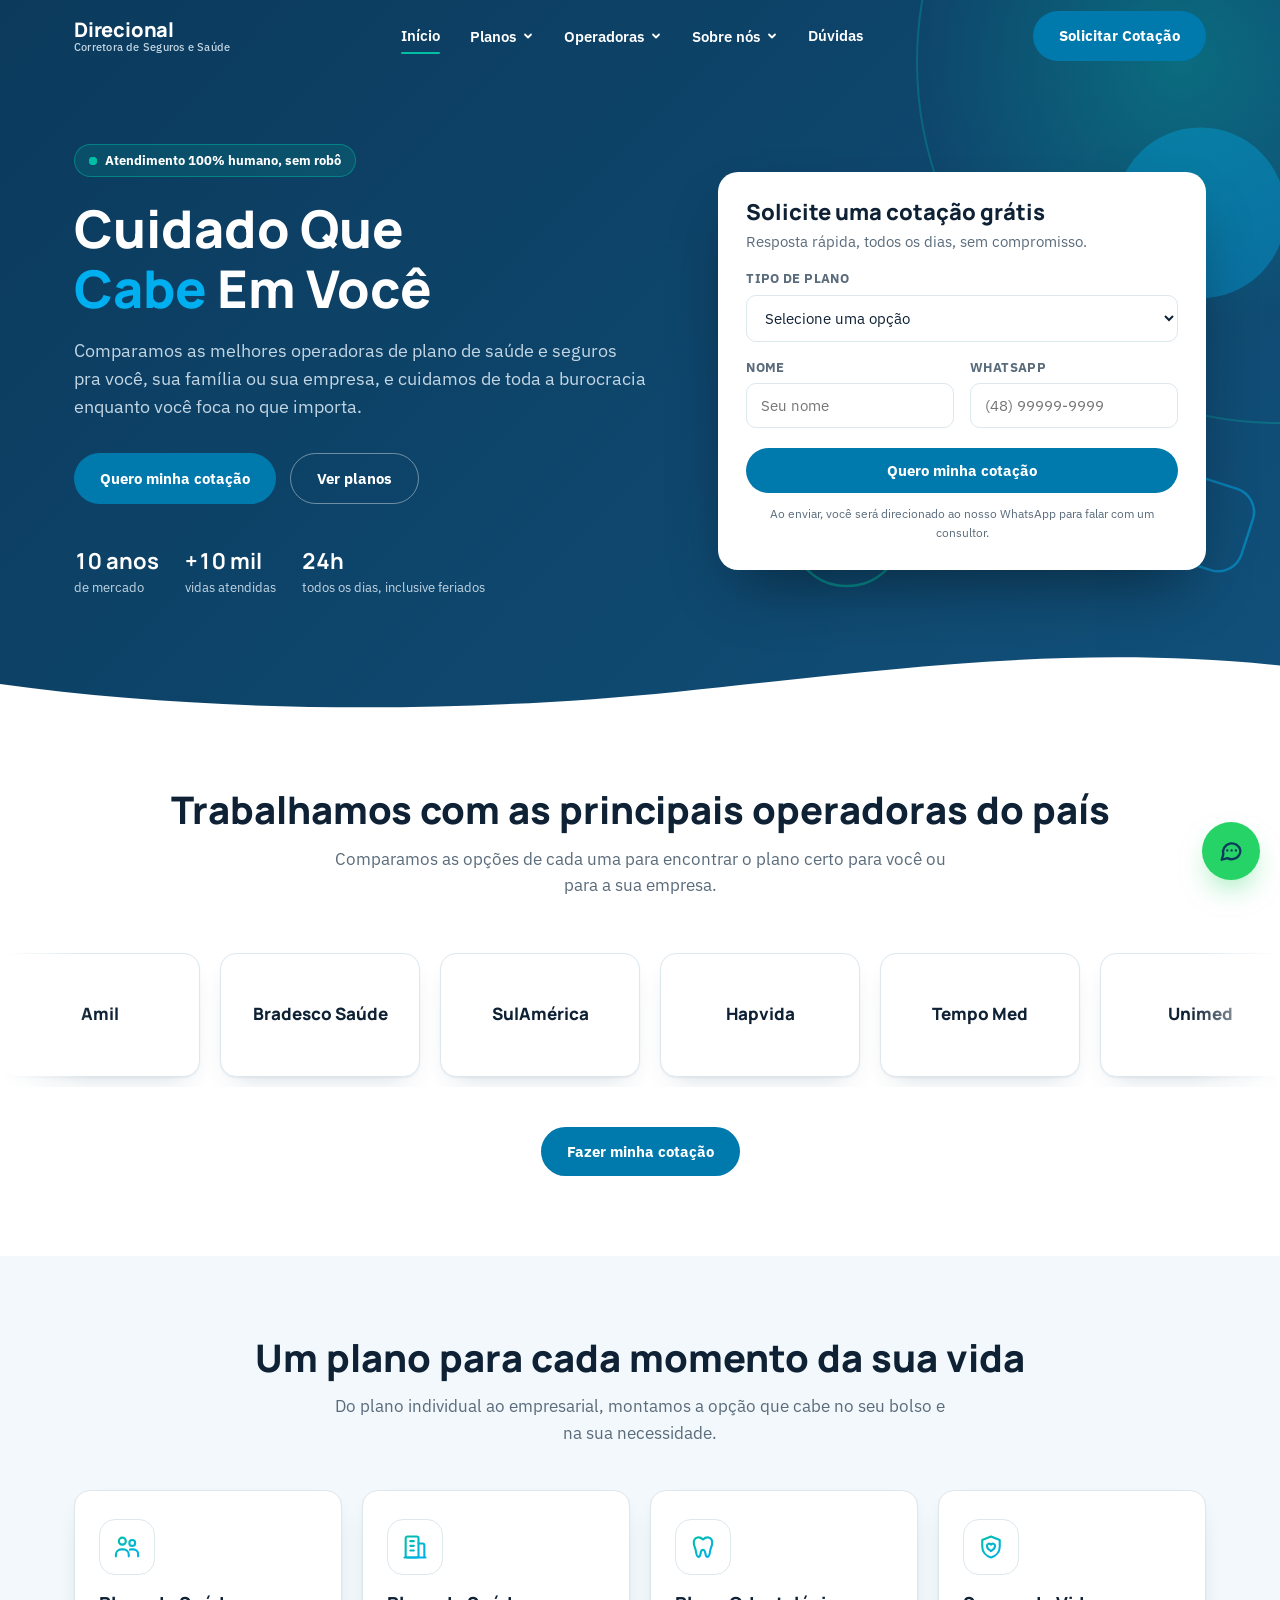
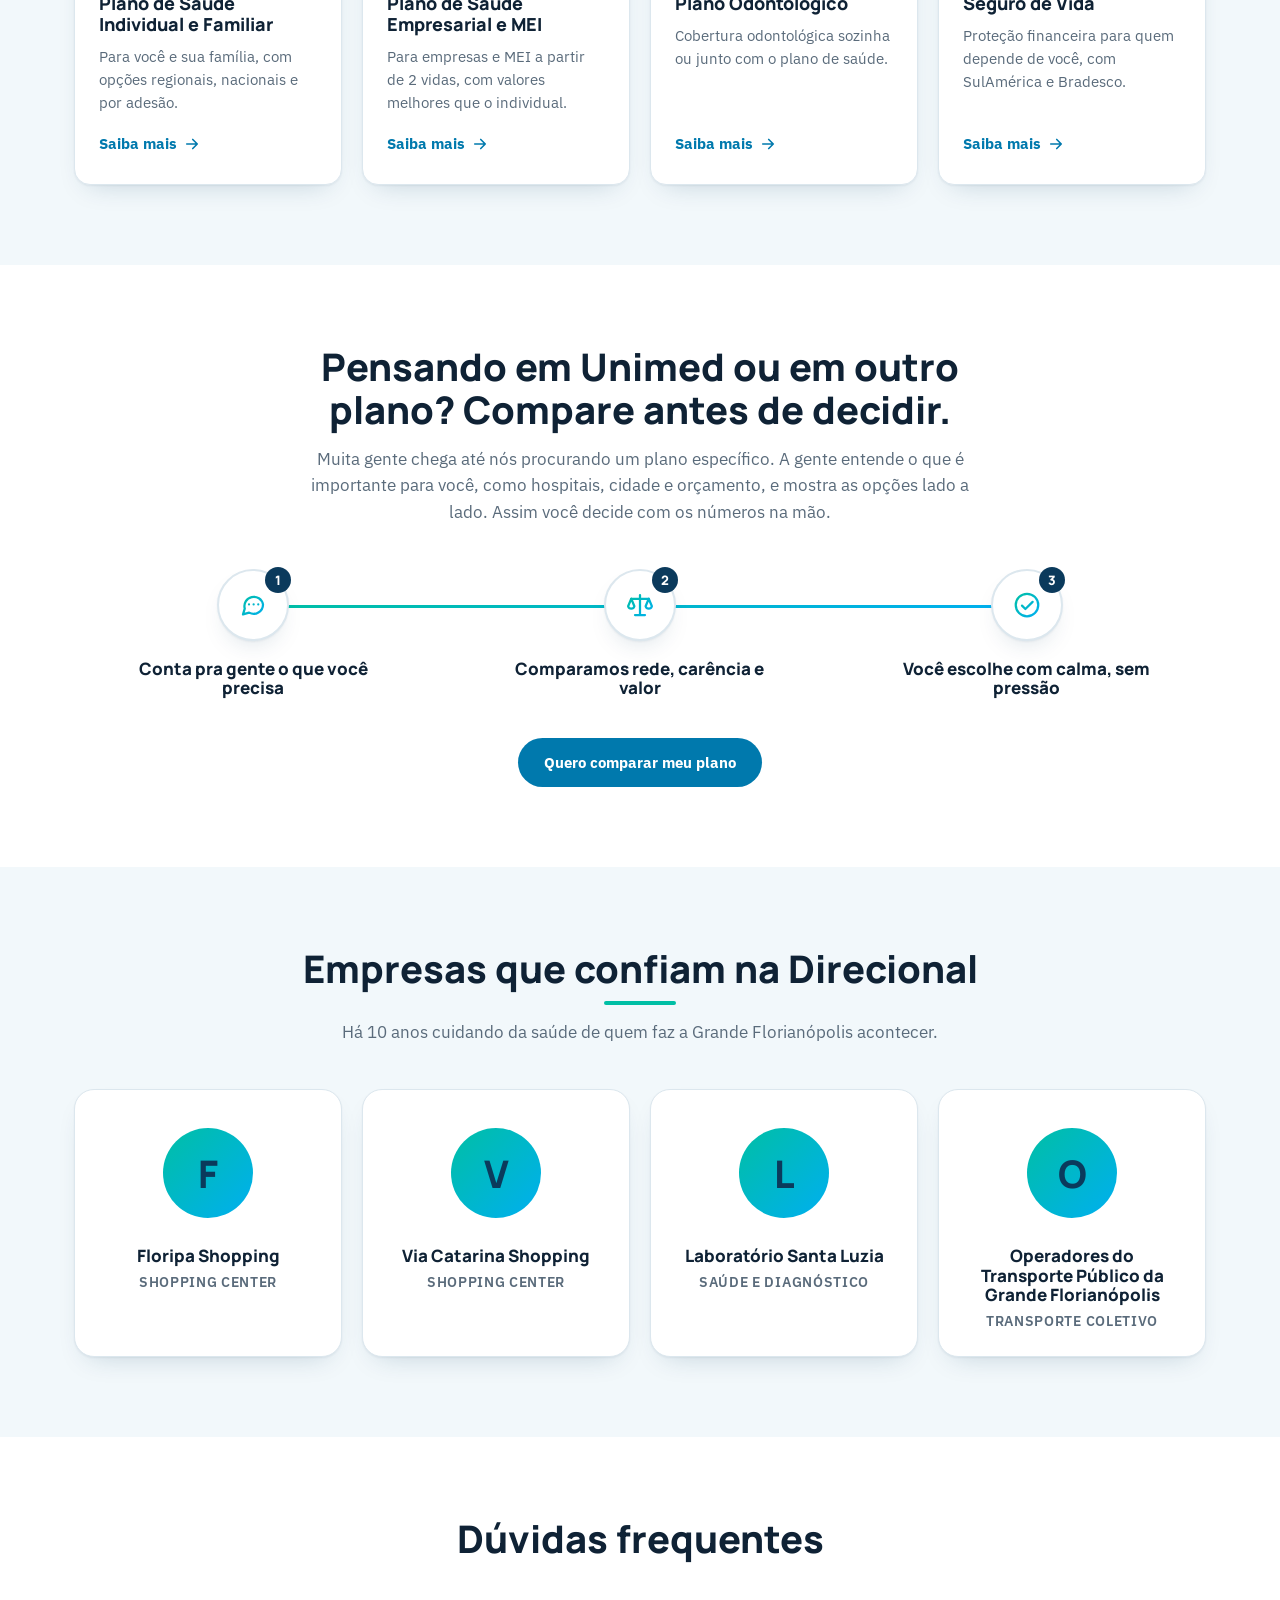
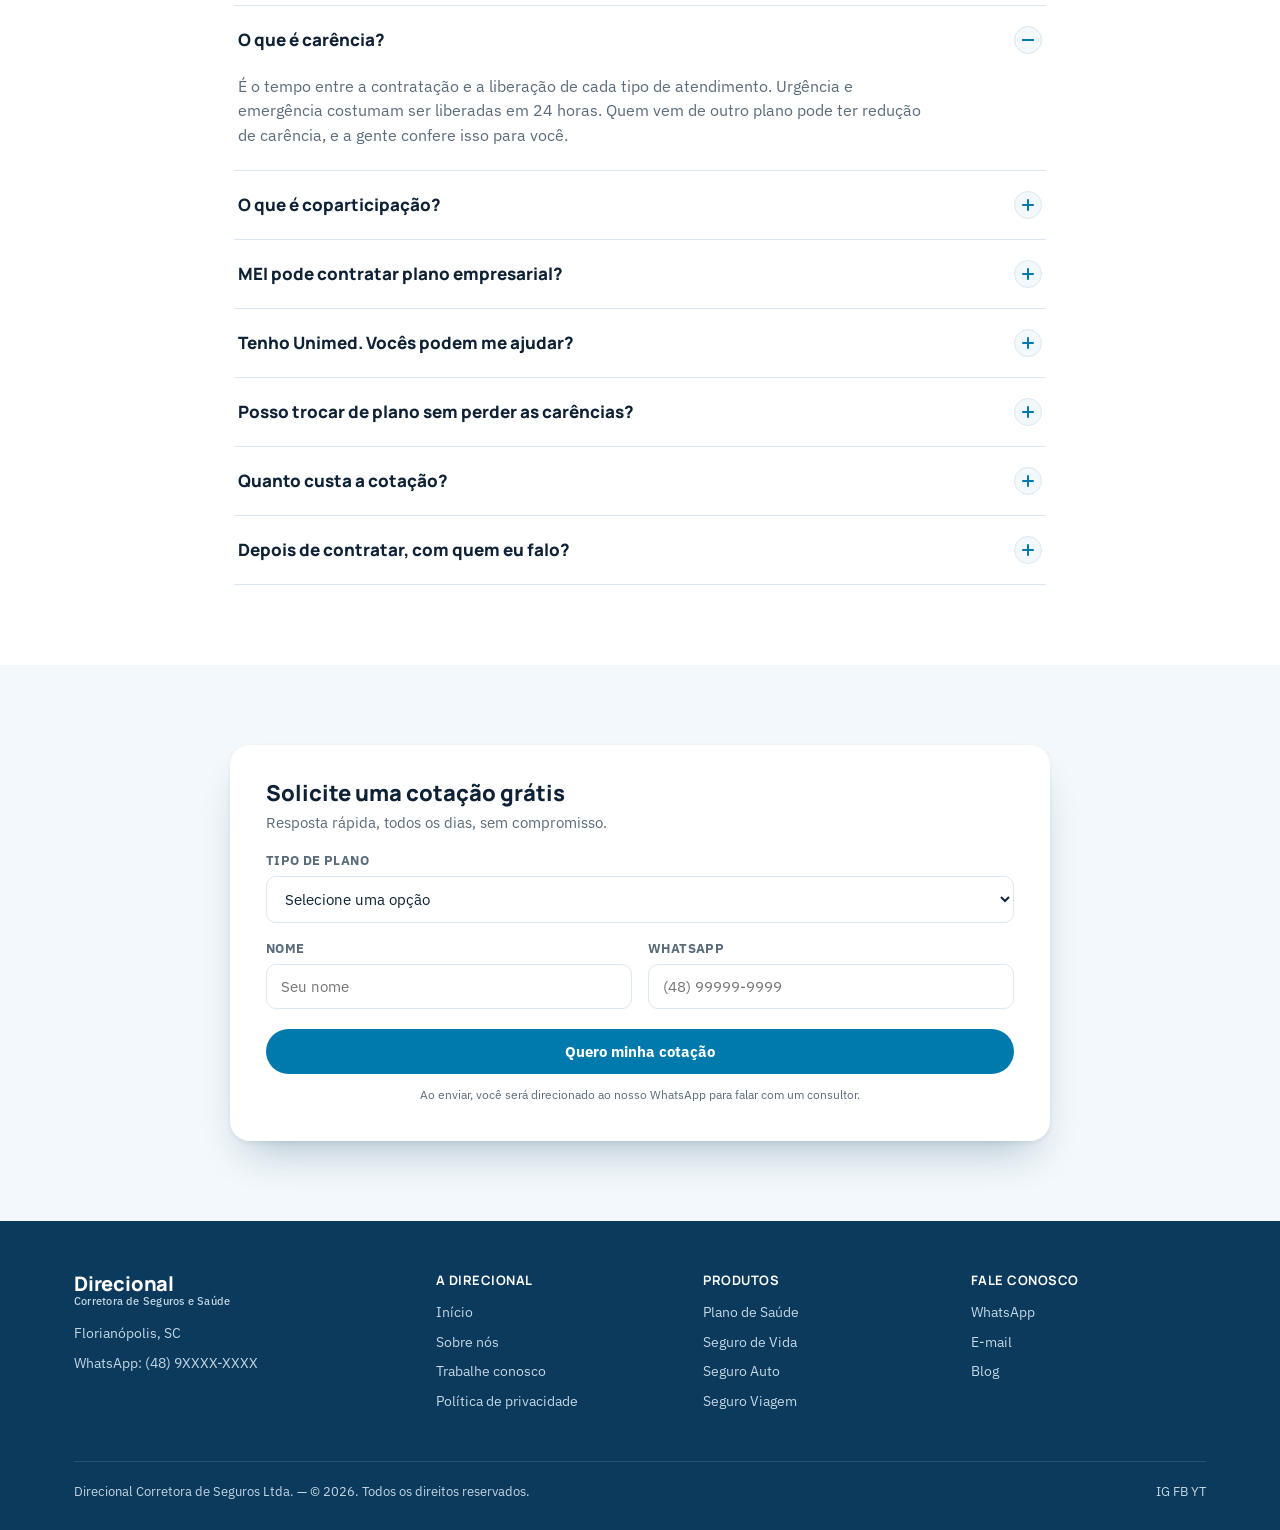
==== commit 63f6a443: "Tarefa 5: home com operadoras, produtos, comparar, clientes, dúvidas e formulário final; depoimentos" ====
--- a/index.html
+++ b/index.html
@@ -49,6 +49,7 @@
 <!-- ICONES:FIM -->
 
 <!-- CABECALHO:INICIO (manter idêntico em todas as páginas) -->
+<a class="pular" href="#conteudo">Pular para o conteúdo</a>
 <header class="site-header" id="siteHeader">
   <div class="wrap">
     <a class="brand" href="index.html" aria-label="Direcional Corretora de Seguros e Saúde, página inicial">
@@ -104,20 +105,22 @@
 </header>
 <!-- CABECALHO:FIM -->
 
+<main id="conteudo">
+
 <!-- ============ HERO ============ -->
 <section class="hero" id="inicio">
   <div class="wrap">
     <div>
-      <span class="hero-badge">● Atendimento humano, sem robô</span>
+      <span class="hero-badge"><span class="ponto-pulso" aria-hidden="true"></span>Atendimento 100% humano, sem robô</span>
       <h1>Cuidado Que <em>Cabe</em> Em Você</h1>
       <p class="lede">
         Comparamos as melhores operadoras de plano de saúde e seguros pra você,
-        sua família ou sua empresa — e cuidamos de toda a burocracia enquanto
+        sua família ou sua empresa, e cuidamos de toda a burocracia enquanto
         você foca no que importa.
       </p>
       <div class="hero-ctas">
         <a class="btn btn-primary btn-roll" href="#cotacao"><span class="roll-txt">Quero minha cotação</span><span class="roll-txt" aria-hidden="true">Quero minha cotação</span></a>
-        <a class="btn btn-ghost" href="#produtos">Ver planos e seguros</a>
+        <a class="btn btn-ghost" href="#produtos">Ver planos</a>
       </div>
       <div class="hero-trust">
         <div><b><span class="num" data-count="10" data-suffix=" anos">10 anos</span></b>de mercado</div>
@@ -127,166 +130,286 @@
     </div>
 
     <div class="hero-visual">
-    <!-- FOTO HERO: descomentar quando a foto existir -->
-    <!-- <img class="hero-foto" src="assets/fotos/equipe-hero.jpg" alt="Equipe da Direcional Corretora de Seguros e Saúde"> -->
-    <svg class="hero-art hero-art-form" viewBox="0 0 400 400" aria-hidden="true" focusable="false">
-      <circle class="f1" cx="330" cy="70" r="70" fill="url(#grad-marca)" opacity=".35"/>
-      <circle class="f2" cx="40" cy="330" r="46" fill="none" stroke="#00BFA5" stroke-width="2" opacity=".55"/>
-      <rect class="f3" x="300" y="290" width="70" height="70" rx="20" fill="none" stroke="#00AFF0" stroke-width="2" opacity=".5" transform="rotate(18 335 325)"/>
-      <circle class="f4" cx="60" cy="50" r="10" fill="#00BFA5" opacity=".7"/>
-    </svg>
-    <form class="quote-card" id="quoteForm">
-      <h3>Solicite uma cotação grátis</h3>
-      <p class="lede">Resposta em até 1 dia útil, sem compromisso.</p>
-
-      <div class="field">
-        <label for="tipoPlano">Tipo de plano</label>
-        <select id="tipoPlano" required>
-          <option value="" disabled selected>Selecione uma opção</option>
-          <option>Individual ou Familiar</option>
-          <option>Empresa até 29 vidas</option>
-          <option>Empresa acima de 30 vidas</option>
-          <option>Seguro de Vida</option>
-          <option>Seguro Auto</option>
-        </select>
-      </div>
-      <div class="field">
-        <label for="nome">Nome</label>
-        <input id="nome" type="text" placeholder="Seu nome completo" required>
-      </div>
-      <div class="field">
-        <label for="whatsapp">WhatsApp</label>
-        <input id="whatsapp" type="tel" placeholder="(48) 9XXXX-XXXX" required>
-      </div>
-
+      <!-- FOTO HERO: descomentar quando a foto existir -->
+      <!-- <img class="hero-foto" src="assets/fotos/equipe-hero.jpg" alt="Equipe da Direcional Corretora de Seguros e Saúde"> -->
+      <svg class="hero-art hero-art-form" viewBox="0 0 400 400" aria-hidden="true" focusable="false">
+        <circle class="f1" cx="330" cy="70" r="70" fill="url(#grad-marca)" opacity=".35"/>
+        <circle class="f2" cx="40" cy="330" r="46" fill="none" stroke="#00BFA5" stroke-width="2" opacity=".55"/>
+        <rect class="f3" x="300" y="290" width="70" height="70" rx="20" fill="none" stroke="#00AFF0" stroke-width="2" opacity=".5" transform="rotate(18 335 325)"/>
+        <circle class="f4" cx="60" cy="50" r="10" fill="#00BFA5" opacity=".7"/>
+      </svg>
+      <!-- FORMULARIO:INICIO -->
+      <form class="quote-card form-cotacao" novalidate>
+        <h2 class="form-titulo">Solicite uma cotação grátis</h2>
+        <p class="lede">Resposta rápida, todos os dias, sem compromisso.</p>
+        <div class="form-grid">
+          <label class="field field-full"><span>Tipo de plano</span>
+            <select name="tipo" required>
+              <option value="" disabled selected>Selecione uma opção</option>
+              <option value="individual">Individual ou familiar</option>
+              <option value="empresa">Empresa ou MEI</option>
+              <option value="odonto">Plano odontológico</option>
+              <option value="vida">Seguro de vida</option>
+            </select>
+          </label>
+          <label class="field"><span>Nome</span>
+            <input name="nome" type="text" autocomplete="name" placeholder="Seu nome" required>
+          </label>
+          <label class="field"><span>WhatsApp</span>
+            <input name="whatsapp" type="tel" inputmode="numeric" autocomplete="tel-national" placeholder="(48) 99999-9999" maxlength="15" required>
+          </label>
+        </div>
+        <button type="submit" class="btn btn-primary btn-block btn-roll"><span class="roll-txt">Quero minha cotação</span><span class="roll-txt" aria-hidden="true">Quero minha cotação</span></button>
+        <p class="quote-note">Ao enviar, você será direcionado ao nosso WhatsApp para falar com um consultor.</p>
+      </form>
+      <!-- FORMULARIO:FIM -->
+    </div>
+  </div>
+  <svg class="divisor-curva" viewBox="0 0 1440 90" preserveAspectRatio="none" aria-hidden="true" focusable="false"><path d="M0 58C240 96 520 96 760 68S1200 6 1440 34V90H0Z"/></svg>
+</section>
+
+<!-- ============ OPERADORAS ============ -->
+<!-- OPERADORAS:INICIO (bloco reutilizado nas páginas de plano individual e empresarial) -->
+<section class="section operadoras" id="operadoras" aria-labelledby="operadoras-titulo">
+  <div class="wrap center sec-topo">
+    <h2 class="h2" id="operadoras-titulo" data-reveal>Trabalhamos com as principais operadoras do país</h2>
+    <p class="lede" data-reveal>Comparamos as opções de cada uma para encontrar o plano certo para você ou para a sua empresa.</p>
+  </div>
+  <div class="marquee" data-reveal>
+    <ul class="marquee-track">
+      <li class="logo-card" data-fallback><img src="assets/operadoras/amil.png" alt="Logo da Amil" loading="lazy"><span>Amil</span></li>
+      <li class="logo-card" data-fallback><img src="assets/operadoras/bradesco-saude.png" alt="Logo da Bradesco Saúde" loading="lazy"><span>Bradesco Saúde</span></li>
+      <li class="logo-card" data-fallback><img src="assets/operadoras/sulamerica.png" alt="Logo da SulAmérica" loading="lazy"><span>SulAmérica</span></li>
+      <li class="logo-card" data-fallback><img src="assets/operadoras/hapvida.png" alt="Logo da Hapvida" loading="lazy"><span>Hapvida</span></li>
+      <li class="logo-card" data-fallback><img src="assets/operadoras/tempomed.png" alt="Logo da Tempo Med" loading="lazy"><span>Tempo Med</span></li>
+      <li class="logo-card" data-fallback><img src="assets/operadoras/unimed.png" alt="Logo da Unimed" loading="lazy"><span>Unimed</span></li>
+      <!-- cópia para o movimento contínuo (escondida de leitores de tela) -->
+      <li class="logo-card logo-copia" aria-hidden="true" data-fallback><img src="assets/operadoras/amil.png" alt="" loading="lazy"><span>Amil</span></li>
+      <li class="logo-card logo-copia" aria-hidden="true" data-fallback><img src="assets/operadoras/bradesco-saude.png" alt="" loading="lazy"><span>Bradesco Saúde</span></li>
+      <li class="logo-card logo-copia" aria-hidden="true" data-fallback><img src="assets/operadoras/sulamerica.png" alt="" loading="lazy"><span>SulAmérica</span></li>
+      <li class="logo-card logo-copia" aria-hidden="true" data-fallback><img src="assets/operadoras/hapvida.png" alt="" loading="lazy"><span>Hapvida</span></li>
+      <li class="logo-card logo-copia" aria-hidden="true" data-fallback><img src="assets/operadoras/tempomed.png" alt="" loading="lazy"><span>Tempo Med</span></li>
+      <li class="logo-card logo-copia" aria-hidden="true" data-fallback><img src="assets/operadoras/unimed.png" alt="" loading="lazy"><span>Unimed</span></li>
+    </ul>
+  </div>
+  <div class="wrap sec-acao">
+    <a class="btn btn-primary" href="#cotacao">Fazer minha cotação</a>
+  </div>
+</section>
+<!-- OPERADORAS:FIM -->
+
+<!-- ============ PRODUTOS ============ -->
+<section class="section section-alt" id="produtos" aria-labelledby="produtos-titulo">
+  <div class="wrap">
+    <div class="sec-topo center">
+      <h2 class="h2" id="produtos-titulo" data-reveal>Um plano para cada momento da sua vida</h2>
+      <p class="lede" data-reveal>Do plano individual ao empresarial, montamos a opção que cabe no seu bolso e na sua necessidade.</p>
+    </div>
+    <div class="cards-grid cards-4" data-stagger>
+      <article class="card card-hover card-link">
+        <div class="icone-box"><svg class="ico" aria-hidden="true"><use href="#i-familia"/></svg></div>
+        <h3>Plano de Saúde Individual e Familiar</h3>
+        <p>Para você e sua família, com opções regionais, nacionais e por adesão.</p>
+        <a class="link-seta" href="plano-de-saude-individual.html">Saiba mais<span class="sr-only"> sobre plano de saúde individual e familiar</span><svg class="ico" aria-hidden="true"><use href="#i-seta"/></svg></a>
+      </article>
+      <article class="card card-hover card-link">
+        <div class="icone-box"><svg class="ico" aria-hidden="true"><use href="#i-empresa"/></svg></div>
+        <h3>Plano de Saúde Empresarial e MEI</h3>
+        <p>Para empresas e MEI a partir de 2 vidas, com valores melhores que o individual.</p>
+        <a class="link-seta" href="plano-de-saude-empresarial.html">Saiba mais<span class="sr-only"> sobre plano de saúde empresarial e MEI</span><svg class="ico" aria-hidden="true"><use href="#i-seta"/></svg></a>
+      </article>
+      <article class="card card-hover card-link">
+        <div class="icone-box"><svg class="ico" aria-hidden="true"><use href="#i-dente"/></svg></div>
+        <h3>Plano Odontológico</h3>
+        <p>Cobertura odontológica sozinha ou junto com o plano de saúde.</p>
+        <a class="link-seta" href="plano-odontologico.html">Saiba mais<span class="sr-only"> sobre plano odontológico</span><svg class="ico" aria-hidden="true"><use href="#i-seta"/></svg></a>
+      </article>
+      <article class="card card-hover card-link">
+        <div class="icone-box"><svg class="ico" aria-hidden="true"><use href="#i-escudo"/></svg></div>
+        <h3>Seguro de Vida</h3>
+        <p>Proteção financeira para quem depende de você, com SulAmérica e Bradesco.</p>
+        <a class="link-seta" href="seguro-de-vida.html">Saiba mais<span class="sr-only"> sobre seguro de vida</span><svg class="ico" aria-hidden="true"><use href="#i-seta"/></svg></a>
+      </article>
+    </div>
+  </div>
+</section>
+
+<!-- ============ COMPARAR ============ -->
+<section class="section comparar" id="comparar" aria-labelledby="comparar-titulo">
+  <div class="wrap">
+    <div class="sec-topo center">
+      <h2 class="h2" id="comparar-titulo" data-reveal>Pensando em Unimed ou em outro plano? Compare antes de decidir.</h2>
+      <p class="lede" data-reveal>Muita gente chega até nós procurando um plano específico. A gente entende o que é importante para você, como hospitais, cidade e orçamento, e mostra as opções lado a lado. Assim você decide com os números na mão.</p>
+    </div>
+    <ol class="passos" data-draw data-stagger>
+      <li class="passo">
+        <div class="passo-icone"><svg class="ico" aria-hidden="true"><use href="#i-conversa"/></svg><span class="passo-num" aria-hidden="true">1</span></div>
+        <h3>Conta pra gente o que você precisa</h3>
+      </li>
+      <li class="passo">
+        <div class="passo-icone"><svg class="ico" aria-hidden="true"><use href="#i-balanca"/></svg><span class="passo-num" aria-hidden="true">2</span></div>
+        <h3>Comparamos rede, carência e valor</h3>
+      </li>
+      <li class="passo">
+        <div class="passo-icone"><svg class="ico" aria-hidden="true"><use href="#i-check-circulo"/></svg><span class="passo-num" aria-hidden="true">3</span></div>
+        <h3>Você escolhe com calma, sem pressão</h3>
+      </li>
+    </ol>
+    <div class="sec-acao">
+      <a class="btn btn-primary" href="#cotacao">Quero comparar meu plano</a>
+    </div>
+  </div>
+</section>
+
+<!-- ============ EMPRESAS QUE CONFIAM ============ -->
+<!-- CLIENTES:INICIO (bloco reutilizado em quem-somos.html) -->
+<section class="section section-alt" id="clientes" aria-labelledby="clientes-titulo">
+  <div class="wrap">
+    <div class="sec-topo center">
+      <h2 class="h2 titulo-sublinhado" id="clientes-titulo" data-reveal>Empresas que confiam na Direcional</h2>
+      <p class="lede" data-reveal>Há 10 anos cuidando da saúde de quem faz a Grande Florianópolis acontecer.</p>
+    </div>
+    <ul class="clientes-grid" data-stagger>
+      <!-- CLIENTE: duplicar este bloco -->
+      <li class="cliente-card card-hover" data-fallback>
+        <div class="cliente-logo">
+          <img src="assets/clientes/floripa-shopping.png" alt="Logo do Floripa Shopping" loading="lazy">
+          <span class="cliente-inicial" aria-hidden="true">F</span>
+        </div>
+        <h3>Floripa Shopping</h3>
+        <p>Shopping center</p>
+      </li>
+      <!-- CLIENTE: duplicar este bloco -->
+      <li class="cliente-card card-hover" data-fallback>
+        <div class="cliente-logo">
+          <img src="assets/clientes/via-catarina.png" alt="Logo do Via Catarina Shopping" loading="lazy">
+          <span class="cliente-inicial" aria-hidden="true">V</span>
+        </div>
+        <h3>Via Catarina Shopping</h3>
+        <p>Shopping center</p>
+      </li>
+      <!-- CLIENTE: duplicar este bloco -->
+      <li class="cliente-card card-hover" data-fallback>
+        <div class="cliente-logo">
+          <img src="assets/clientes/laboratorio-santa-luzia.png" alt="Logo do Laboratório Santa Luzia" loading="lazy">
+          <span class="cliente-inicial" aria-hidden="true">L</span>
+        </div>
+        <h3>Laboratório Santa Luzia</h3>
+        <p>Saúde e diagnóstico</p>
+      </li>
+      <!-- CLIENTE: duplicar este bloco -->
+      <li class="cliente-card card-hover" data-fallback>
+        <div class="cliente-logo">
+          <img src="assets/clientes/transporte-publico.png" alt="Logo dos Operadores do Transporte Público da Grande Florianópolis" loading="lazy">
+          <span class="cliente-inicial" aria-hidden="true">O</span>
+        </div>
+        <h3>Operadores do Transporte Público da Grande Florianópolis</h3>
+        <p>Transporte coletivo</p>
+      </li>
+    </ul>
+  </div>
+</section>
+<!-- CLIENTES:FIM -->
+
+<!-- ============ DEPOIMENTOS ============ -->
+<!-- DEPOIMENTOS: seção oculta porque os textos abaixo são de exemplo, não de clientes reais.
+     Para ativar: troque pelos depoimentos reais (texto, nome e plano) e remova o atributo hidden. -->
+<section class="section" id="depoimentos" aria-labelledby="depoimentos-titulo" hidden>
+  <div class="wrap">
+    <div class="sec-topo center">
+      <h2 class="h2" id="depoimentos-titulo">O que nossos clientes dizem</h2>
+    </div>
+    <div class="depoimentos-trilho">
+      <blockquote class="depoimento">
+        <p>Depoimento de exemplo. Substituir por um relato real de cliente antes de publicar.</p>
+        <footer><b>Nome do cliente</b>Plano individual</footer>
+      </blockquote>
+      <blockquote class="depoimento">
+        <p>Depoimento de exemplo. Substituir por um relato real de cliente antes de publicar.</p>
+        <footer><b>Nome do cliente</b>Plano empresarial</footer>
+      </blockquote>
+      <blockquote class="depoimento">
+        <p>Depoimento de exemplo. Substituir por um relato real de cliente antes de publicar.</p>
+        <footer><b>Nome do cliente</b>Seguro de vida</footer>
+      </blockquote>
+    </div>
+  </div>
+</section>
+
+<!-- ============ DÚVIDAS ============ -->
+<section class="section" id="duvidas" aria-labelledby="duvidas-titulo">
+  <div class="wrap estreito">
+    <div class="sec-topo center">
+      <h2 class="h2" id="duvidas-titulo" data-reveal>Dúvidas frequentes</h2>
+    </div>
+    <div class="acordeao" data-reveal>
+      <div class="acordeao-item">
+        <h3><button class="acordeao-botao" type="button" aria-expanded="false" aria-controls="faq-1" id="faq-1-b">O que é carência?<span class="mais" aria-hidden="true"></span></button></h3>
+        <div class="acordeao-painel" id="faq-1" role="region" aria-labelledby="faq-1-b"><div><p>É o tempo entre a contratação e a liberação de cada tipo de atendimento. Urgência e emergência costumam ser liberadas em 24 horas. Quem vem de outro plano pode ter redução de carência, e a gente confere isso para você.</p></div></div>
+      </div>
+      <div class="acordeao-item">
+        <h3><button class="acordeao-botao" type="button" aria-expanded="false" aria-controls="faq-2" id="faq-2-b">O que é coparticipação?<span class="mais" aria-hidden="true"></span></button></h3>
+        <div class="acordeao-painel" id="faq-2" role="region" aria-labelledby="faq-2-b"><div><p>É um valor pago só quando você usa o plano, como numa consulta ou exame. Em troca, a mensalidade fica mais baixa. Também existem planos sem coparticipação.</p></div></div>
+      </div>
+      <div class="acordeao-item">
+        <h3><button class="acordeao-botao" type="button" aria-expanded="false" aria-controls="faq-3" id="faq-3-b">MEI pode contratar plano empresarial?<span class="mais" aria-hidden="true"></span></button></h3>
+        <div class="acordeao-painel" id="faq-3" role="region" aria-labelledby="faq-3-b"><div><p>Sim, a partir de 2 vidas, e normalmente sai mais em conta que o individual. As regras de tempo de CNPJ mudam de operadora para operadora.</p></div></div>
+      </div>
+      <div class="acordeao-item">
+        <h3><button class="acordeao-botao" type="button" aria-expanded="false" aria-controls="faq-4" id="faq-4-b">Tenho Unimed. Vocês podem me ajudar?<span class="mais" aria-hidden="true"></span></button></h3>
+        <div class="acordeao-painel" id="faq-4" role="region" aria-labelledby="faq-4-b"><div><p>Sim. Muitos clientes chegam até nós com Unimed ou pensando nela. A gente entende o que é importante para você, como hospitais, médicos e orçamento, e compara rede, carência e valor para você decidir com segurança.</p></div></div>
+      </div>
+      <div class="acordeao-item">
+        <h3><button class="acordeao-botao" type="button" aria-expanded="false" aria-controls="faq-5" id="faq-5-b">Posso trocar de plano sem perder as carências?<span class="mais" aria-hidden="true"></span></button></h3>
+        <div class="acordeao-painel" id="faq-5" role="region" aria-labelledby="faq-5-b"><div><p>Em muitos casos, sim, pela portabilidade de carências ou pela redução de carência de cada operadora. Mande os dados do seu plano atual que a gente confere.</p></div></div>
+      </div>
+      <div class="acordeao-item">
+        <h3><button class="acordeao-botao" type="button" aria-expanded="false" aria-controls="faq-6" id="faq-6-b">Quanto custa a cotação?<span class="mais" aria-hidden="true"></span></button></h3>
+        <div class="acordeao-painel" id="faq-6" role="region" aria-labelledby="faq-6-b"><div><p>Nada. A cotação é gratuita e sem compromisso, e os valores são os mesmos tabelados pela operadora.</p></div></div>
+      </div>
+      <div class="acordeao-item">
+        <h3><button class="acordeao-botao" type="button" aria-expanded="false" aria-controls="faq-7" id="faq-7-b">Depois de contratar, com quem eu falo?<span class="mais" aria-hidden="true"></span></button></h3>
+        <div class="acordeao-painel" id="faq-7" role="region" aria-labelledby="faq-7-b"><div><p>Com o seu consultor, direto pelo WhatsApp, todos os dias, inclusive fins de semana e feriados.</p></div></div>
+      </div>
+    </div>
+  </div>
+</section>
+
+<!-- ============ COTAÇÃO ============ -->
+<section class="section section-alt cotacao-final" id="cotacao" aria-label="Solicitar cotação">
+  <div class="wrap">
+    <!-- FORMULARIO:INICIO -->
+    <form class="quote-card form-cotacao" novalidate data-reveal>
+      <h2 class="form-titulo">Solicite uma cotação grátis</h2>
+      <p class="lede">Resposta rápida, todos os dias, sem compromisso.</p>
+      <div class="form-grid">
+        <label class="field field-full"><span>Tipo de plano</span>
+          <select name="tipo" required>
+            <option value="" disabled selected>Selecione uma opção</option>
+            <option value="individual">Individual ou familiar</option>
+            <option value="empresa">Empresa ou MEI</option>
+            <option value="odonto">Plano odontológico</option>
+            <option value="vida">Seguro de vida</option>
+          </select>
+        </label>
+        <label class="field"><span>Nome</span>
+          <input name="nome" type="text" autocomplete="name" placeholder="Seu nome" required>
+        </label>
+        <label class="field"><span>WhatsApp</span>
+          <input name="whatsapp" type="tel" inputmode="numeric" autocomplete="tel-national" placeholder="(48) 99999-9999" maxlength="15" required>
+        </label>
+      </div>
       <button type="submit" class="btn btn-primary btn-block btn-roll"><span class="roll-txt">Quero minha cotação</span><span class="roll-txt" aria-hidden="true">Quero minha cotação</span></button>
-      <p class="quote-note">Ao enviar, você será direcionado ao nosso WhatsApp pra finalizar com um consultor.</p>
+      <p class="quote-note">Ao enviar, você será direcionado ao nosso WhatsApp para falar com um consultor.</p>
     </form>
-    </div>
-  </div>
-  <svg class="divisor-curva" viewBox="0 0 1440 90" preserveAspectRatio="none" aria-hidden="true" focusable="false"><path d="M0 58C240 96 520 96 760 68S1200 6 1440 34V90H0Z"/></svg>
-</section>
-
-<!-- ============ OPERADORAS ============ -->
-<section class="partners">
-  <div class="wrap">
-    <span class="partners-label">Trabalhamos com as principais operadoras do país:</span>
-    <div class="partner-badges">
-      <span class="badge">Amil</span>
-      <span class="badge">Bradesco Saúde</span>
-      <span class="badge">SulAmérica</span>
-      <span class="badge">Tempo Med</span>
-    </div>
-  </div>
-</section>
-
-<!-- ============ PRODUTOS ============ -->
-<section class="section" id="produtos">
-  <div class="wrap">
-    <span class="eyebrow" data-reveal>O que cobrimos</span>
-    <h2 class="h2" data-reveal>Um plano pra cada momento da sua vida</h2>
-    <p class="lede" data-reveal>Do individual ao corporativo — montamos a opção que cabe no seu bolso e na sua necessidade real.</p>
-
-    <div class="products-grid" data-stagger>
-      <div class="product-card card-hover">
-        <div class="icone-box"><svg class="ico"><use href="#i-coracao"/></svg></div>
-        <h4>Plano de Saúde</h4>
-        <p>Individual, familiar ou empresarial, nas principais operadoras do país.</p>
-      </div>
-      <div class="product-card card-hover">
-        <div class="icone-box"><svg class="ico"><use href="#i-escudo"/></svg></div>
-        <h4>Seguro de Vida</h4>
-        <p>Proteção financeira pra quem depende de você, com cobertura sob medida.</p>
-      </div>
-      <div class="product-card card-hover">
-        <div class="icone-box"><svg class="ico"><use href="#i-documento"/></svg></div>
-        <h4>Seguro Auto</h4>
-        <p>Cotação em minutas comparando as melhores seguradoras do mercado.</p>
-      </div>
-      <a href="#" class="product-card more">
-        <h4>+ Mais Seguros</h4>
-        <p>Viagem, incêndio, condomínio, engenharia e mais.</p>
-        <a href="#cotacao">Ver lista completa →</a>
-      </a>
-    </div>
-  </div>
-</section>
-
-<!-- ============ DIFERENCIAIS ============ -->
-<section class="why" id="por-que">
-  <div class="wrap">
-    <span class="eyebrow">Por que a Direcional</span>
-    <h2 class="h2">3 motivos pra cotar com a gente</h2>
-
-    <div class="why-grid" data-stagger>
-      <div class="why-item">
-        <span class="num">01</span>
-        <h4>Atendimento Humano Real</h4>
-        <p>Um consultor dedicado te acompanha do primeiro contato até a implantação — nada de fila de robô.</p>
-      </div>
-      <div class="why-item">
-        <span class="num">02</span>
-        <h4>Comparamos Por Você</h4>
-        <p>Analisamos as principais operadoras e trazemos a opção com melhor custo-benefício real pro seu caso.</p>
-      </div>
-      <div class="why-item">
-        <span class="num">03</span>
-        <h4>Suporte No Pós-Venda</h4>
-        <p>Dúvida com sinistro, reembolso ou boleto? Continuamos com você depois que o contrato é assinado.</p>
-      </div>
-    </div>
-  </div>
-</section>
-
-<!-- ============ DEPOIMENTOS ============ -->
-<section class="section" id="depoimentos">
-  <div class="wrap">
-    <span class="eyebrow">Quem já confia</span>
-    <h2 class="h2">O que nossos clientes dizem</h2>
-
-    <div class="testimonials-grid">
-      <div class="testimonial">
-        <div class="stars">★★★★★</div>
-        <p>"Depoimento de exemplo — substituir por um relato real de cliente antes de publicar."</p>
-        <div class="who">
-          <div class="avatar">??</div>
-          <div><b>Nome do cliente</b><span>Plano Individual</span></div>
-        </div>
-        <span class="placeholder-flag">placeholder</span>
-      </div>
-      <div class="testimonial">
-        <div class="stars">★★★★★</div>
-        <p>"Depoimento de exemplo — substituir por um relato real de cliente antes de publicar."</p>
-        <div class="who">
-          <div class="avatar">??</div>
-          <div><b>Nome do cliente</b><span>Plano Empresarial</span></div>
-        </div>
-        <span class="placeholder-flag">placeholder</span>
-      </div>
-      <div class="testimonial">
-        <div class="stars">★★★★★</div>
-        <p>"Depoimento de exemplo — substituir por um relato real de cliente antes de publicar."</p>
-        <div class="who">
-          <div class="avatar">??</div>
-          <div><b>Nome do cliente</b><span>Seguro de Vida</span></div>
-        </div>
-        <span class="placeholder-flag">placeholder</span>
-      </div>
-    </div>
-  </div>
-</section>
-
-<!-- ============ CTA FINAL ============ -->
-<section class="cta-band">
-  <div class="wrap">
-    <h2 class="h2">Pronto pra ter um plano que faz sentido?</h2>
-    <p class="lede">Fale agora com um consultor e receba sua cotação sem compromisso.</p>
-    <a class="btn btn-primary" href="#cotacao">Solicitar Cotação Agora</a>
-  </div>
-</section>
+    <!-- FORMULARIO:FIM -->
+  </div>
+</section>
+
+</main>
 
 <!-- ============ RODAPÉ ============ -->
-<footer class="site-footer" id="cotacao">
+<footer class="site-footer">
   <div class="wrap">
     <div class="footer-grid">
       <div>
--- a/css/style.css
+++ b/css/style.css
@@ -50,7 +50,7 @@
 p{margin:0;}
 a{color:inherit; text-decoration:none;}
 img,svg{max-width:100%; display:block;}
-ul{margin:0; padding:0; list-style:none;}
+ul, ol{margin:0; padding:0; list-style:none;}
 button{font-family:inherit; cursor:pointer;}
 [hidden]{display:none !important;}
 :focus-visible{outline:3px solid var(--azul); outline-offset:2px; border-radius:4px;}
@@ -277,10 +277,13 @@
   background:var(--branco); color:var(--texto); border-radius:20px; padding:28px;
   box-shadow:0 30px 60px -20px rgba(0,0,0,.45);
 }
-.quote-card h3{font-size:19px;}
-.quote-card .lede{font-size:14px; margin-top:6px; color:var(--texto-suave);}
-.field{margin-top:16px;}
-.field label{
+.form-titulo{font-size:22px;}
+.quote-card .lede{font-size:14.5px; margin-top:6px; color:var(--texto-suave);}
+.form-grid{display:grid; grid-template-columns:1fr 1fr; gap:0 16px;}
+.field-full{grid-column:1 / -1;}
+@media (max-width:560px){ .form-grid{grid-template-columns:1fr;} }
+.field{display:block; margin-top:16px;}
+.field > span{
   display:block; font-size:12.5px; font-weight:700; color:var(--texto-suave);
   margin-bottom:6px; text-transform:uppercase; letter-spacing:.03em;
 }
@@ -294,69 +297,210 @@
 .quote-card .btn{margin-top:20px;}
 .quote-note{font-size:12px; color:var(--texto-suave); margin-top:12px; text-align:center;}
 
-/* ---------- Operadoras ---------- */
-.partners{background:var(--branco); border-block:1px solid var(--linha);}
-.partners .wrap{
-  display:flex; align-items:center; gap:28px; flex-wrap:wrap; justify-content:space-between;
-  padding-block:26px;
-}
-.partners-label{font-size:13px; color:var(--texto-suave); font-weight:600;}
-.partner-badges{display:flex; gap:12px; flex-wrap:wrap;}
-.badge{
-  padding:8px 16px; border-radius:999px; background:var(--fundo-claro);
-  border:1px solid var(--linha); font-weight:700; font-size:13.5px; color:var(--texto-suave);
-}
-
-/* ---------- Produtos ---------- */
-.products-grid{
-  display:grid; grid-template-columns:repeat(4,1fr); gap:18px; margin-top:40px;
-}
-@media (max-width:900px){ .products-grid{grid-template-columns:1fr 1fr;} }
-@media (max-width:560px){ .products-grid{grid-template-columns:1fr;} }
-.product-card{
+/* ---------- Utilidades de seção ---------- */
+.sr-only{position:absolute; width:1px; height:1px; padding:0; margin:-1px; overflow:hidden; clip:rect(0,0,0,0); white-space:nowrap; border:0;}
+.pular{position:absolute; left:16px; top:-60px; z-index:100; background:var(--branco); color:var(--texto); padding:10px 16px; border-radius:8px; font-weight:700;}
+.pular:focus{top:12px;}
+.sec-topo{margin-bottom:44px;}
+.sec-topo .h2 + .lede{margin-top:14px;}
+.sec-acao{margin-top:40px; text-align:center;}
+.estreito{max-width:860px;}
+.titulo-sublinhado{display:inline-block; position:relative; padding-bottom:14px;}
+.titulo-sublinhado::after{
+  content:""; position:absolute; left:50%; bottom:0; width:72px; height:4px; margin-left:-36px;
+  border-radius:4px; background:var(--verde);
+}
+
+/* ---------- Selo do hero com pontinho pulsando ---------- */
+.ponto-pulso{position:relative; width:8px; height:8px; border-radius:50%; background:var(--verde);}
+.ponto-pulso::after{
+  content:""; position:absolute; inset:0; border-radius:50%; background:var(--verde);
+  animation:pulso-ponto 1.8s ease-out infinite;
+}
+@keyframes pulso-ponto{
+  0%{transform:scale(1); opacity:.8;}
+  100%{transform:scale(2.8); opacity:0;}
+}
+
+/* ---------- Cards genéricos ---------- */
+.cards-grid{display:grid; gap:20px;}
+.cards-4{grid-template-columns:repeat(4,1fr);}
+.cards-3{grid-template-columns:repeat(3,1fr);}
+@media (max-width:1000px){ .cards-4{grid-template-columns:repeat(2,1fr);} }
+@media (max-width:860px){ .cards-3{grid-template-columns:repeat(2,1fr);} }
+@media (max-width:560px){ .cards-4, .cards-3{grid-template-columns:1fr;} }
+.card{
+  position:relative; display:flex; flex-direction:column;
   background:var(--branco); border:1px solid var(--linha); border-radius:var(--raio);
-  padding:24px 22px; box-shadow:var(--sombra);
-}
-.product-card .icon{
-  width:44px; height:44px; border-radius:12px; display:flex; align-items:center; justify-content:center;
-  background:var(--gradiente-marca); color:var(--branco); font-size:20px; margin-bottom:16px;
-}
-.product-card h4{font-size:17px;}
-.product-card p{font-size:14px; color:var(--texto-suave); margin-top:8px;}
-.product-card.more{
-  display:flex; flex-direction:column; justify-content:center; align-items:flex-start;
-  background:var(--azul-profundo); border-color:var(--azul-profundo);
-}
-.product-card.more h4, .product-card.more a, .product-card.more p{color:var(--branco);}
-
-/* ---------- Diferenciais ---------- */
-.why{background:var(--fundo-claro);}
-.why-grid{display:grid; grid-template-columns:repeat(3,1fr); gap:28px; margin-top:40px;}
-@media (max-width:860px){ .why-grid{grid-template-columns:1fr;} }
-.why-item .num{
-  font-family:'Manrope',sans-serif; font-weight:800; font-size:14px; color:var(--azul-botao);
-  margin-bottom:10px; display:block;
-}
-.why-item h4{font-size:18px;}
-.why-item p{font-size:15px; color:var(--texto-suave); margin-top:8px;}
-
-/* ---------- Depoimentos ---------- */
-.testimonials-grid{display:grid; grid-template-columns:repeat(3,1fr); gap:20px; margin-top:40px;}
-@media (max-width:860px){ .testimonials-grid{grid-template-columns:1fr;} }
-.testimonial{
+  padding:28px 24px; box-shadow:var(--sombra);
+}
+.card h3{font-size:18px;}
+.card p{font-size:15px; color:var(--texto-suave); margin-top:10px;}
+.card .link-seta{margin-top:auto; padding-top:18px;}
+/* card inteiro clicável a partir do link */
+.card-link .link-seta::after{content:""; position:absolute; inset:0; border-radius:var(--raio);}
+
+/* ---------- Operadoras: carrossel contínuo ---------- */
+.marquee{
+  overflow:hidden; padding-block:10px;
+  -webkit-mask-image:linear-gradient(90deg, transparent, #000 7%, #000 93%, transparent);
+          mask-image:linear-gradient(90deg, transparent, #000 7%, #000 93%, transparent);
+}
+.marquee-track{display:flex; gap:20px; width:max-content; animation:rolar 45s linear infinite;}
+.marquee:hover .marquee-track,
+.marquee:focus-within .marquee-track{animation-play-state:paused;}
+@keyframes rolar{ to{transform:translateX(calc(-50% - 10px));} }
+.logo-card{
+  width:200px; height:124px; flex-shrink:0;
+  display:flex; flex-direction:column; align-items:center; justify-content:center; gap:10px;
+  background:var(--branco); border:1px solid var(--linha); border-radius:16px; box-shadow:var(--sombra);
+}
+.logo-card img{
+  height:56px; width:auto; max-width:150px; object-fit:contain;
+  filter:grayscale(.6); opacity:.85; transition:filter .25s ease, opacity .25s ease;
+}
+.logo-card:hover img{filter:none; opacity:1;}
+.logo-card span{font-size:12.5px; color:var(--texto-suave); font-weight:600;}
+.logo-card.sem-imagem span{font-family:'Manrope',sans-serif; font-size:17px; font-weight:800; color:var(--texto);}
+@media (max-width:640px), (prefers-reduced-motion: reduce){
+  .marquee{-webkit-mask-image:none; mask-image:none;}
+  .marquee-track{
+    animation:none; width:auto; max-width:var(--maxw); margin-inline:auto; padding-inline:16px;
+    display:grid; grid-template-columns:repeat(auto-fit, minmax(150px, 1fr)); gap:12px;
+  }
+  .logo-copia{display:none;}
+  .logo-card{width:auto;}
+}
+@media (max-width:640px){
+  .marquee-track{grid-template-columns:repeat(3, 1fr);}
+  .logo-card{height:92px; padding:8px;}
+  .logo-card img{height:40px; max-width:100%;}
+  .logo-card span{font-size:11.5px; text-align:center;}
+  .logo-card.sem-imagem span{font-size:14px;}
+}
+/* Variante sem carrossel (seguro de vida) */
+.logos-fixos{display:flex; justify-content:center; gap:20px; flex-wrap:wrap;}
+.logos-fixos .logo-card{width:220px;}
+
+/* ---------- Passos com linha que se desenha ---------- */
+.passos{
+  position:relative; display:grid; grid-template-columns:repeat(3,1fr); gap:28px;
+  margin-top:8px; text-align:center;
+}
+.passos::before{
+  content:""; position:absolute; top:36px; left:calc(100% / 6); right:calc(100% / 6); height:3px; border-radius:3px;
+  background:var(--gradiente-marca); transform-origin:left;
+}
+.js .passos::before{transform:scaleX(0); transition:transform 1.4s cubic-bezier(.4,0,.2,1) .2s;}
+.js .passos.is-drawn::before{transform:scaleX(1);}
+.passo{position:relative; display:flex; flex-direction:column; align-items:center;}
+.passo-icone{
+  position:relative; width:72px; height:72px; border-radius:50%;
+  display:flex; align-items:center; justify-content:center;
+  background:var(--branco); border:2px solid var(--linha); box-shadow:var(--sombra); margin-bottom:18px;
+}
+.section-alt .passo-icone{background:var(--branco);}
+.passo-icone .ico{width:30px; height:30px;}
+.passo-num{
+  position:absolute; top:-4px; right:-4px; width:26px; height:26px; border-radius:50%;
+  background:var(--azul-profundo); color:var(--branco); font-size:13px; font-weight:800;
+  display:flex; align-items:center; justify-content:center; font-family:'Manrope',sans-serif;
+}
+.passo h3{font-size:17px; max-width:24ch;}
+.passo p{font-size:15px; color:var(--texto-suave); margin-top:8px; max-width:32ch;}
+@media (max-width:760px){
+  .passos{grid-template-columns:1fr; gap:26px; text-align:left;}
+  .passos::before{top:36px; bottom:36px; left:35px; right:auto; width:3px; height:auto; transform-origin:top;}
+  .js .passos::before{transform:scaleY(0);}
+  .js .passos.is-drawn::before{transform:scaleY(1);}
+  .passo{flex-direction:row; align-items:center; gap:18px;}
+  .passo-icone{flex-shrink:0; margin-bottom:0;}
+}
+
+/* ---------- Comparar ---------- */
+.comparar .sec-topo .lede{max-width:70ch;}
+
+/* ---------- Empresas que confiam ---------- */
+.clientes-grid{display:grid; grid-template-columns:repeat(4,1fr); gap:20px;}
+.cliente-card{
+  display:flex; flex-direction:column; align-items:center; text-align:center;
+  background:var(--branco); border:1px solid var(--linha); border-radius:20px;
+  padding:28px 20px 24px; box-shadow:var(--sombra);
+}
+.cliente-logo{height:110px; width:100%; display:flex; align-items:center; justify-content:center; margin-bottom:18px;}
+.cliente-logo img{height:90px; width:auto; max-width:100%; object-fit:contain;}
+.cliente-inicial{
+  display:none; width:90px; height:90px; border-radius:50%;
+  align-items:center; justify-content:center;
+  background:var(--gradiente-marca); color:var(--azul-profundo);
+  font-family:'Manrope',sans-serif; font-weight:800; font-size:38px;
+}
+.cliente-card.sem-imagem .cliente-inicial{display:flex;}
+.cliente-card h3{font-size:17px; text-wrap:balance;}
+.cliente-card p{font-size:13.5px; color:var(--texto-suave); margin-top:6px; text-transform:uppercase; letter-spacing:.05em; font-weight:600;}
+@media (max-width:1000px){ .clientes-grid{grid-template-columns:repeat(2,1fr);} }
+@media (max-width:640px){
+  .clientes-grid{
+    display:flex; overflow-x:auto; scroll-snap-type:x mandatory; gap:14px;
+    margin-inline:-16px; padding:6px 16px 18px; scrollbar-width:thin;
+  }
+  .cliente-card{flex:0 0 78%; scroll-snap-align:center;}
+  .cliente-logo{height:80px;}
+  .cliente-logo img{height:64px;}
+  .cliente-inicial{width:64px; height:64px; font-size:28px;}
+}
+
+/* ---------- Depoimentos (carrossel) ---------- */
+.depoimentos-trilho{display:flex; gap:20px; overflow-x:auto; scroll-snap-type:x mandatory; padding-bottom:16px;}
+.depoimento{
+  position:relative; flex:0 0 min(380px, 85%); scroll-snap-align:start;
   background:var(--branco); border:1px solid var(--linha); border-radius:var(--raio);
-  padding:22px; box-shadow:var(--sombra);
-}
-.testimonial p{font-size:15px; color:var(--texto-suave); font-style:italic;}
-
-/* ---------- CTA final ---------- */
-.cta-band{
-  background:linear-gradient(120deg, var(--azul-profundo) 0%, var(--azul-medio) 100%);
-  color:var(--branco); text-align:center; padding-block:64px;
-}
-.cta-band h2{color:var(--branco);}
-.cta-band .lede{color:var(--texto-sobre-escuro-suave); margin-inline:auto;}
-.cta-band .btn{margin-top:28px;}
+  padding:44px 26px 24px; box-shadow:var(--sombra);
+}
+.depoimento::before{
+  content:"\201C"; position:absolute; top:4px; left:20px;
+  font-family:Georgia, serif; font-size:72px; line-height:1; color:var(--verde);
+}
+.depoimento p{font-size:15.5px; color:var(--texto);}
+.depoimento footer{margin-top:16px; font-size:14px; color:var(--texto-suave);}
+.depoimento footer b{display:block; color:var(--texto);}
+
+/* ---------- Acordeão (dúvidas) ---------- */
+.acordeao{border-top:1px solid var(--linha);}
+.acordeao-item{border-bottom:1px solid var(--linha);}
+.acordeao-item h3{font-size:inherit;}
+.acordeao-botao{
+  width:100%; display:flex; align-items:center; justify-content:space-between; gap:16px;
+  padding:20px 4px; background:none; border:none; text-align:left;
+  font-family:'Manrope',sans-serif; font-weight:800; font-size:17px; color:var(--texto);
+}
+.acordeao-botao:hover{color:var(--azul-botao);}
+.acordeao-botao .mais{
+  position:relative; width:28px; height:28px; flex-shrink:0; border-radius:50%;
+  background:var(--fundo-claro); border:1px solid var(--linha);
+}
+.acordeao-botao .mais::before,
+.acordeao-botao .mais::after{
+  content:""; position:absolute; left:50%; top:50%; width:12px; height:2px; margin:-1px 0 0 -6px;
+  background:var(--azul-botao); border-radius:2px; transition:transform .3s ease;
+}
+.acordeao-botao .mais::after{transform:rotate(90deg);}
+.acordeao-item.aberto .mais::after{transform:rotate(0deg);}
+.acordeao-painel{
+  display:grid; grid-template-rows:0fr; visibility:hidden;
+  transition:grid-template-rows .3s ease, visibility 0s linear .3s;
+}
+.acordeao-item.aberto .acordeao-painel{
+  grid-template-rows:1fr; visibility:visible;
+  transition:grid-template-rows .3s ease, visibility 0s;
+}
+.acordeao-painel > div{overflow:hidden;}
+.acordeao-painel p{padding:0 4px 22px; color:var(--texto-suave); font-size:16px; max-width:70ch;}
+.section-alt .acordeao-botao .mais{background:var(--branco);}
+
+/* ---------- Cotação final ---------- */
+.cotacao-final .quote-card{max-width:820px; margin-inline:auto; padding:36px; box-shadow:var(--sombra-forte);}
+@media (max-width:640px){ .cotacao-final .quote-card{padding:24px 18px;} }
 
 /* ---------- Rodapé ---------- */
 .site-footer{background:var(--azul-profundo); color:var(--texto-sobre-escuro-suave); padding-block:52px 28px; font-size:14px;}
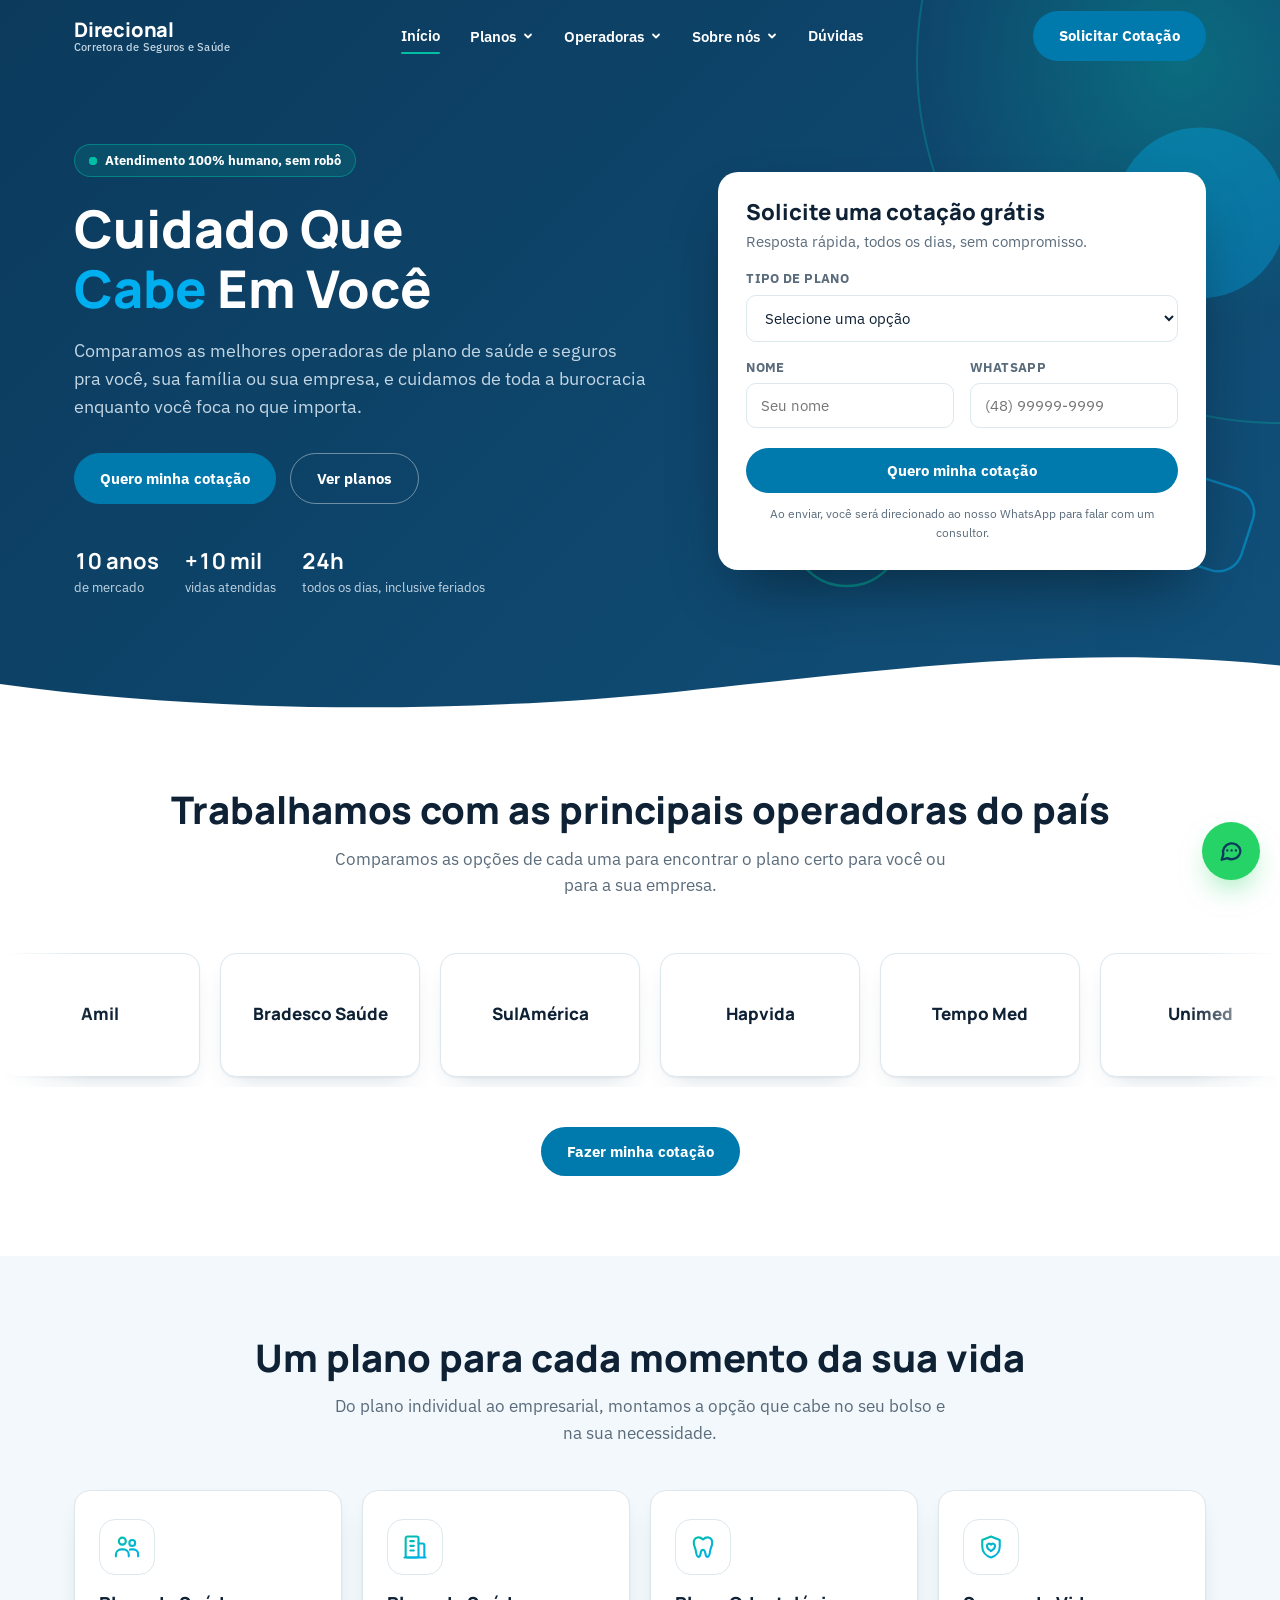
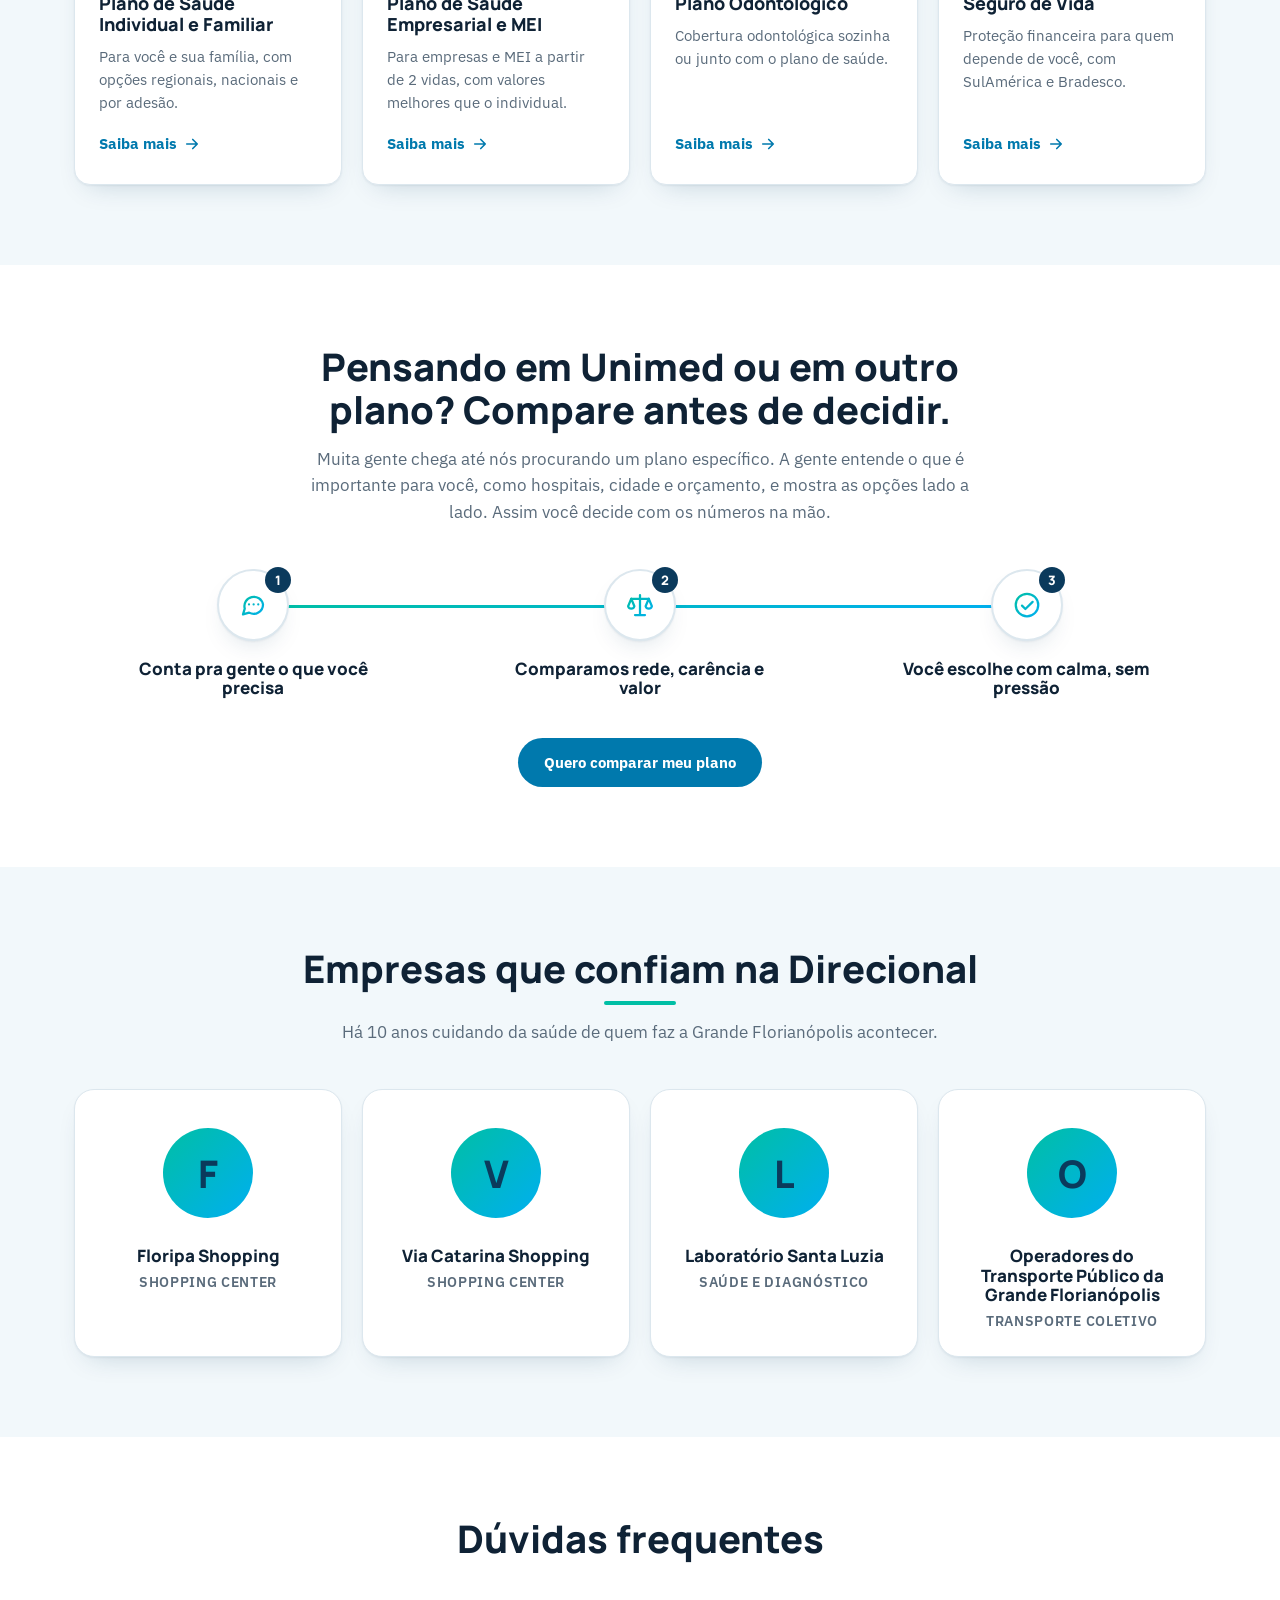
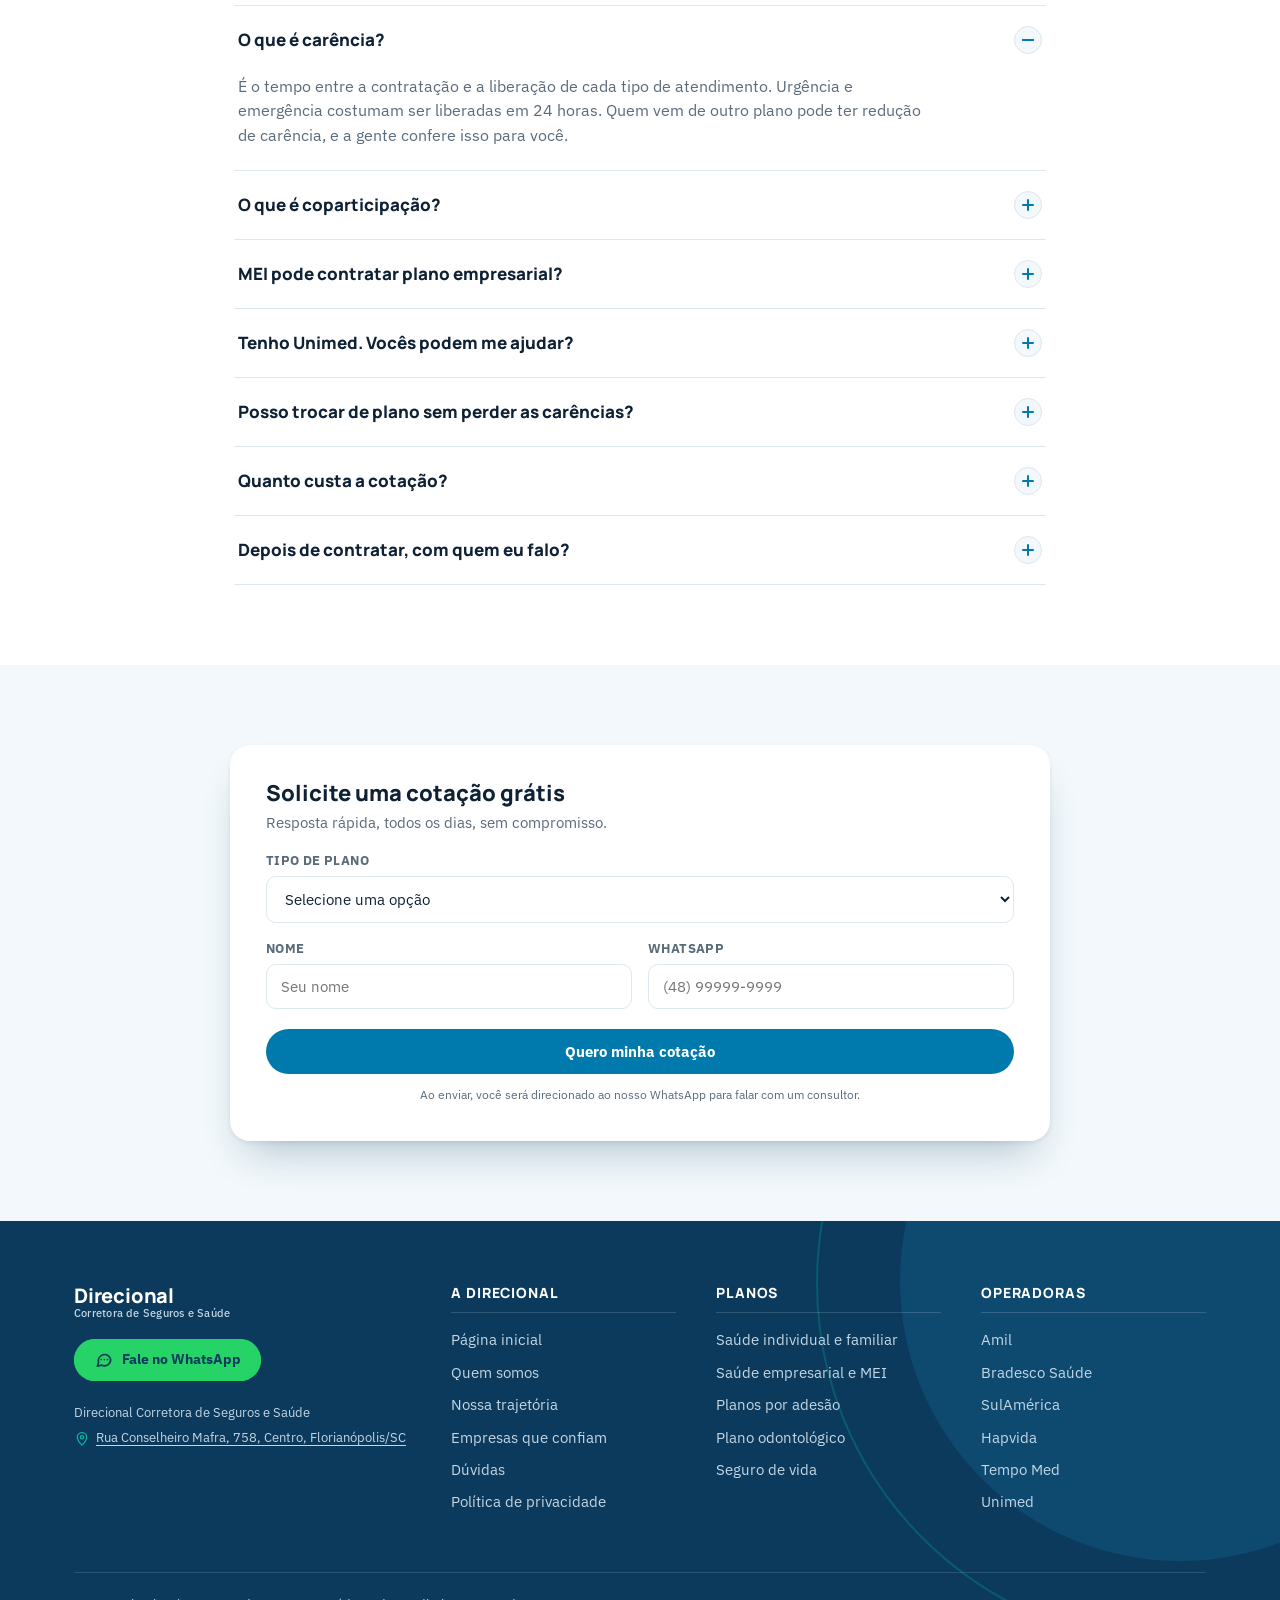
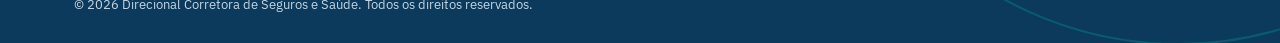
==== commit 21f7d408: "Tarefa 9: novo rodapé com contatos do config.js, quatro colunas e forma curva" ====
--- a/index.html
+++ b/index.html
@@ -408,7 +408,7 @@
 
 </main>
 
-<!-- ============ RODAPÉ ============ -->
+<!-- RODAPE:INICIO (manter idêntico em todas as páginas; dados de contato vêm de js/config.js) -->
 <footer class="site-footer">
   <div class="wrap">
     <div class="footer-grid">
@@ -417,50 +417,64 @@
           <img class="brand-logo" src="assets/logo-direcional.png" alt="Logo da Direcional" height="42">
           <span class="brand-text"><b>Direcional</b><small>Corretora de Seguros e Saúde</small></span>
         </a>
-        <p><!-- PLACEHOLDER: endereço real --> Florianópolis, SC</p>
-        <p style="margin-top:8px;"><!-- PLACEHOLDER: WhatsApp real --> WhatsApp: (48) 9XXXX-XXXX</p>
-      </div>
-      <div>
-        <h5>A Direcional</h5>
-        <ul>
-          <li><a href="#inicio">Início</a></li>
-          <li><a href="#por-que">Sobre nós</a></li>
-          <li><a href="#">Trabalhe conosco</a></li>
-          <li><a href="#">Política de privacidade</a></li>
+        <h2 class="sr-only">Contato</h2>
+        <div class="footer-botoes">
+          <a class="btn-pill" href="#" data-contato="email" data-href="email"><svg class="ico" aria-hidden="true"><use href="#i-email"/></svg><span data-texto="email">E-mail</span></a>
+          <a class="btn-pill" href="#" data-contato="telefone" data-href="telefone"><svg class="ico" aria-hidden="true"><use href="#i-telefone"/></svg>Ligue agora: <span data-texto="telefone"></span></a>
+          <a class="btn btn-whats" href="#" data-contato="whatsappPrincipal" data-href="whatsappPrincipal" target="_blank" rel="noopener"><svg class="ico" aria-hidden="true"><use href="#i-conversa"/></svg>Fale no WhatsApp</a>
+        </div>
+        <ul class="footer-legal">
+          <li>Direcional Corretora de Seguros e Saúde</li>
+          <li data-contato="susep">Corretora registrada na SUSEP nº <span data-texto="susep"></span></li>
+          <li data-contato="cnpj">CNPJ <span data-texto="cnpj"></span></li>
+          <li data-contato="endereco"><a href="#" data-href="mapsUrl" target="_blank" rel="noopener"><svg class="ico" aria-hidden="true"><use href="#i-local"/></svg><span data-texto="endereco"></span></a></li>
         </ul>
       </div>
-      <div>
-        <h5>Produtos</h5>
-        <ul>
-          <li><a href="#produtos">Plano de Saúde</a></li>
-          <li><a href="#produtos">Seguro de Vida</a></li>
-          <li><a href="#produtos">Seguro Auto</a></li>
-          <li><a href="#produtos">Seguro Viagem</a></li>
+      <nav aria-labelledby="rodape-direcional">
+        <h2 class="footer-titulo" id="rodape-direcional">A Direcional</h2>
+        <ul class="footer-links">
+          <li><a href="index.html">Página inicial</a></li>
+          <li><a href="quem-somos.html">Quem somos</a></li>
+          <li><a href="quem-somos.html#trajetoria">Nossa trajetória</a></li>
+          <li><a href="index.html#clientes">Empresas que confiam</a></li>
+          <li><a href="index.html#duvidas">Dúvidas</a></li>
+          <li><a href="politica-de-privacidade.html">Política de privacidade</a></li>
         </ul>
-      </div>
-      <div>
-        <h5>Fale Conosco</h5>
-        <ul>
-          <li><a href="#">WhatsApp</a></li>
-          <li><a href="#">E-mail</a></li>
-          <li><a href="#">Blog</a></li>
+      </nav>
+      <nav aria-labelledby="rodape-planos">
+        <h2 class="footer-titulo" id="rodape-planos">Planos</h2>
+        <ul class="footer-links">
+          <li><a href="plano-de-saude-individual.html">Saúde individual e familiar</a></li>
+          <li><a href="plano-de-saude-empresarial.html">Saúde empresarial e MEI</a></li>
+          <li><a href="plano-de-saude-individual.html#adesao">Planos por adesão</a></li>
+          <li><a href="plano-odontologico.html">Plano odontológico</a></li>
+          <li><a href="seguro-de-vida.html">Seguro de vida</a></li>
         </ul>
-      </div>
+      </nav>
+      <nav aria-labelledby="rodape-operadoras">
+        <h2 class="footer-titulo" id="rodape-operadoras">Operadoras</h2>
+        <ul class="footer-links">
+          <li><a href="index.html#operadoras">Amil</a></li>
+          <li><a href="index.html#operadoras">Bradesco Saúde</a></li>
+          <li><a href="index.html#operadoras">SulAmérica</a></li>
+          <li><a href="index.html#operadoras">Hapvida</a></li>
+          <li><a href="index.html#operadoras">Tempo Med</a></li>
+          <li><a href="index.html#operadoras">Unimed</a></li>
+        </ul>
+      </nav>
     </div>
     <div class="footer-bottom">
-      <span>Direcional Corretora de Seguros Ltda. — © 2026. Todos os direitos reservados.</span>
-      <div class="social-row">
-        <a href="#" aria-label="Instagram">IG</a>
-        <a href="#" aria-label="Facebook">FB</a>
-        <a href="#" aria-label="YouTube">YT</a>
-      </div>
+      <span>© 2026 Direcional Corretora de Seguros e Saúde. Todos os direitos reservados.</span>
+      <a class="footer-social" href="#" data-contato="instagram" data-href="instagram" target="_blank" rel="noopener" aria-label="Instagram da Direcional"><svg class="ico" aria-hidden="true"><use href="#i-camera"/></svg></a>
     </div>
   </div>
 </footer>
 
 <button class="to-top" id="toTop" type="button" aria-label="Voltar ao topo"><svg class="ico ico-claro" aria-hidden="true"><use href="#i-topo"/></svg></button>
-<a class="wa-float" href="#" id="waFloat" aria-label="Falar no WhatsApp" target="_blank" rel="noopener"><svg class="ico ico-claro" aria-hidden="true"><use href="#i-conversa"/></svg></a>
-
+<a class="wa-float" href="#" id="waFloat" data-contato="whatsappPrincipal" data-href="whatsappPrincipal" aria-label="Falar no WhatsApp" target="_blank" rel="noopener"><svg class="ico ico-claro" aria-hidden="true"><use href="#i-conversa"/></svg></a>
+<!-- RODAPE:FIM -->
+
+<script src="js/config.js"></script>
 <script src="js/main.js"></script>
 </body>
 </html>
--- a/css/style.css
+++ b/css/style.css
@@ -72,7 +72,7 @@
 
 /* ---------- Botões ---------- */
 .btn{
-  display:inline-flex; align-items:center; justify-content:center; gap:8px;
+  position:relative; display:inline-flex; align-items:center; justify-content:center; gap:8px;
   padding:13px 26px; border-radius:999px; font-weight:700; font-size:15px;
   border:none; transition:background-color .2s ease, filter .2s ease, color .2s ease;
 }
@@ -498,22 +498,210 @@
 .acordeao-painel p{padding:0 4px 22px; color:var(--texto-suave); font-size:16px; max-width:70ch;}
 .section-alt .acordeao-botao .mais{background:var(--branco);}
 
+/* ---------- Hero das páginas internas ---------- */
+.hero-interna{padding-block:calc(var(--header-h) + 64px) 110px;}
+.hero-interna .wrap{grid-template-columns:1.25fr .75fr;}
+.hero-interna .lede{max-width:58ch;}
+.hero-icone-grande{position:relative; width:min(320px, 100%); aspect-ratio:1; margin-inline:auto; display:grid; place-items:center;}
+.hero-art-centro{inset:0; width:100%; height:100%;}
+.icone-disco{
+  width:56%; aspect-ratio:1; border-radius:40px; display:grid; place-items:center;
+  background:rgba(255,255,255,.07); border:1px solid rgba(255,255,255,.18);
+  box-shadow:0 30px 60px -24px rgba(0,0,0,.5);
+}
+.icone-disco .ico{width:52%; height:52%; stroke-width:1.4;}
+@media (max-width:900px){
+  .hero-interna{padding-block:calc(var(--header-h) + 36px) 80px;}
+  .hero-interna .wrap{grid-template-columns:1fr;}
+  .hero-icone-grande{width:180px; order:-1; margin:0;}
+  .icone-disco{border-radius:28px;}
+}
+
+/* ---------- Trajetória (linha do tempo) ---------- */
+.trajetoria{background:var(--azul-medio); color:var(--branco);}
+.trajetoria .lede{color:var(--texto-sobre-escuro-suave);}
+.linha-tempo{
+  position:relative; display:grid; grid-auto-flow:column; grid-auto-columns:1fr; gap:28px;
+  padding-top:8px;
+}
+/* linha horizontal na altura dos pontos, com seta circular na ponta */
+.linha-tempo::before{
+  content:""; position:absolute; left:0; right:28px; top:76px; height:3px; border-radius:3px;
+  background:linear-gradient(90deg, var(--verde), var(--azul)); transform-origin:left;
+}
+.linha-tempo::after{
+  content:""; position:absolute; right:0; top:65px; width:24px; height:24px; border-radius:50%;
+  border:3px solid var(--azul); background:var(--azul-medio)
+    url("data:image/svg+xml,%3Csvg xmlns='http://www.w3.org/2000/svg' viewBox='0 0 24 24' fill='none' stroke='%2300AFF0' stroke-width='3' stroke-linecap='round' stroke-linejoin='round'%3E%3Cpath d='M9 6l6 6-6 6'/%3E%3C/svg%3E") center / 14px no-repeat;
+}
+.js .linha-tempo::before{transform:scaleX(0); transition:transform 1.8s cubic-bezier(.4,0,.2,1);}
+.js .linha-tempo.is-drawn::before{transform:scaleX(1);}
+.js .linha-tempo::after{opacity:0; transform:scale(.4); transition:opacity .3s ease 1.7s, transform .3s ease 1.7s;}
+.js .linha-tempo.is-drawn::after{opacity:1; transform:none;}
+.marco{position:relative; padding-right:8px;}
+.marco-ano{
+  display:block; min-height:56px; font-family:'Manrope',sans-serif; font-weight:800;
+  font-size:44px; line-height:56px; color:var(--azul);
+}
+.marco-ponto{
+  display:block; width:22px; height:22px; margin:9px 0 22px; border-radius:50%;
+  background:var(--azul-medio); border:4px solid var(--verde); position:relative; z-index:1;
+}
+.marco h3{font-size:19px; color:var(--branco);}
+.marco p{font-size:15px; color:var(--texto-sobre-escuro-suave); margin-top:8px;}
+@media (max-width:860px){
+  .linha-tempo{grid-auto-flow:row; grid-auto-columns:auto; gap:34px; padding-left:40px;}
+  .linha-tempo::before{left:10px; right:auto; top:8px; bottom:30px; width:3px; height:auto; transform-origin:top;
+    background:linear-gradient(180deg, var(--verde), var(--azul));}
+  .js .linha-tempo::before{transform:scaleY(0);}
+  .js .linha-tempo.is-drawn::before{transform:scaleY(1);}
+  .linha-tempo::after{right:auto; left:0; top:auto; bottom:4px; transform:rotate(90deg);}
+  .js .linha-tempo.is-drawn::after{transform:rotate(90deg);}
+  .marco-ponto{position:absolute; left:-40px; top:4px; margin:0;}
+  .marco-ano{min-height:0; font-size:34px; line-height:1.1; margin-bottom:6px;}
+}
+
+/* ---------- Planos por adesão (Hubcare e Extramed) ---------- */
+.adesao-bloco{display:grid; grid-template-columns:1fr 1fr; gap:56px; align-items:center;}
+.adesao-visual{
+  position:relative; overflow:hidden; isolation:isolate; border-radius:28px; padding:48px 32px;
+  background:linear-gradient(135deg, var(--azul-profundo), var(--azul-medio));
+  display:flex; flex-direction:column; align-items:center; gap:22px; min-height:360px; justify-content:center;
+}
+.adesao-visual .hero-art{inset:0; width:100%; height:100%;}
+.adesao-visual .icone-disco{width:96px; border-radius:24px;}
+.adesao-logos{display:flex; gap:16px; flex-wrap:wrap; justify-content:center;}
+.adesao-logos .logo-card{width:170px; height:100px;}
+.adesao-logos .logo-card img{filter:none; opacity:1; height:48px;}
+.adesao-texto .h2{font-size:clamp(24px,3vw,34px);}
+.adesao-texto .btn{margin-top:28px;}
+@media (max-width:900px){
+  .adesao-bloco{grid-template-columns:1fr; gap:32px;}
+  .adesao-visual{min-height:0; padding:36px 20px;}
+  .adesao-logos .logo-card{width:140px; height:86px;}
+}
+
+/* ---------- Lista com ✓ animados ---------- */
+.lista-check{margin-top:24px; display:grid; gap:14px;}
+.lista-check li{display:flex; gap:12px; align-items:flex-start; font-size:16px;}
+.lista-check .check{
+  flex-shrink:0; width:28px; height:28px; border-radius:50%; display:grid; place-items:center;
+  background:rgba(0,191,165,.14);
+}
+.lista-check .check svg{width:16px; height:16px; fill:none; stroke:var(--azul-botao); stroke-width:2.6; stroke-linecap:round; stroke-linejoin:round;}
+.js .lista-check li[data-reveal] .check path{stroke-dasharray:24; stroke-dashoffset:24; transition:stroke-dashoffset .5s ease calc(var(--d,0ms) + .25s);}
+.js .lista-check li[data-reveal].is-visible .check path{stroke-dashoffset:0;}
+.lista-check-cards{display:flex; flex-wrap:wrap; justify-content:center; gap:16px;}
+.lista-check-cards li{flex:0 1 calc((100% - 32px) / 3);}
+@media (max-width:860px){ .lista-check-cards li{flex-basis:calc((100% - 16px) / 2);} }
+@media (max-width:560px){ .lista-check-cards li{flex-basis:100%;} }
+.lista-check-cards li{background:var(--branco); border:1px solid var(--linha); border-radius:14px; padding:18px; box-shadow:var(--sombra);}
+
+/* ---------- Equipe ---------- */
+.equipe-destaque{margin-bottom:24px;}
+.equipe-grid{display:flex; flex-wrap:wrap; justify-content:center; gap:20px;}
+.equipe-grid .membro{flex:0 1 calc((100% - 40px) / 3);}
+@media (max-width:1000px){ .equipe-grid .membro{flex-basis:calc((100% - 20px) / 2);} }
+.membro{
+  position:relative; display:flex; flex-direction:column; align-items:center; text-align:center;
+  background:var(--branco); border:1px solid var(--linha); border-radius:20px; padding:28px 22px; box-shadow:var(--sombra);
+}
+.membro-foto{position:relative; width:120px; height:120px; margin-bottom:16px;}
+.membro-foto img{width:100%; height:100%; border-radius:50%; object-fit:cover; border:4px solid var(--fundo-claro);}
+.membro-iniciais{
+  display:none; width:100%; height:100%; border-radius:50%; align-items:center; justify-content:center;
+  background:var(--gradiente-marca); color:var(--azul-profundo); font-family:'Manrope',sans-serif; font-weight:800; font-size:38px;
+}
+.membro-foto.sem-imagem .membro-iniciais{display:flex;}
+.membro h3{font-size:18px;}
+.membro p{font-size:14.5px; color:var(--texto-suave); margin-top:4px;}
+.membro .btn{margin-top:18px; padding:10px 20px; font-size:14px;}
+.membro-destaque{flex-direction:row; text-align:left; gap:32px; padding:32px 36px; max-width:760px; margin-inline:auto;}
+.membro-destaque .membro-foto{width:170px; height:170px; margin:0; flex-shrink:0;}
+.membro-destaque h3{font-size:24px;}
+.membro-destaque .membro-iniciais{font-size:52px;}
+@media (max-width:640px){
+  .membro-destaque{flex-direction:column; text-align:center; gap:0; padding:28px 20px;}
+  .membro-destaque .membro-foto{width:130px; height:130px; margin-bottom:16px;}
+  .equipe-grid{flex-wrap:nowrap; justify-content:flex-start; overflow-x:auto; scroll-snap-type:x mandatory; gap:14px; margin-inline:-16px; padding:6px 16px 18px;}
+  .equipe-grid .membro{flex:0 0 78%; scroll-snap-align:center;}
+}
+
+/* ---------- Páginas de categoria ---------- */
+.card-simples{align-items:center; text-align:center; padding:30px 22px;}
+.card-simples .icone-box{margin-inline:auto;}
+.card-simples h3{font-size:17px; text-wrap:balance;}
+.comparativo{display:grid; grid-template-columns:1fr 1fr; gap:20px; margin-bottom:8px;}
+.comparativo .card{padding:32px 28px;}
+.comparativo .selo{
+  align-self:flex-start; margin-bottom:14px; padding:4px 12px; border-radius:999px;
+  background:rgba(0,191,165,.14); color:var(--azul-profundo); font-size:12.5px; font-weight:700;
+}
+@media (max-width:760px){ .comparativo{grid-template-columns:1fr;} }
+
+/* ---------- Texto corrido (política de privacidade) ---------- */
+.prosa{max-width:760px; margin-inline:auto;}
+.prosa h2{font-size:24px; margin-top:44px;}
+.prosa h2:first-child{margin-top:0;}
+.prosa p, .prosa li{font-size:17px; color:var(--texto-suave); margin-top:14px;}
+.prosa ul{margin-top:8px;}
+.prosa ul li{position:relative; padding-left:22px; margin-top:8px;}
+.prosa ul li::before{content:""; position:absolute; left:4px; top:.65em; width:7px; height:7px; border-radius:50%; background:var(--verde);}
+.prosa a{color:var(--azul-botao); font-weight:600; text-decoration:underline; text-underline-offset:3px;}
+.prosa .atualizacao{font-size:14px; margin-top:44px;}
+
 /* ---------- Cotação final ---------- */
 .cotacao-final .quote-card{max-width:820px; margin-inline:auto; padding:36px; box-shadow:var(--sombra-forte);}
 @media (max-width:640px){ .cotacao-final .quote-card{padding:24px 18px;} }
 
 /* ---------- Rodapé ---------- */
-.site-footer{background:var(--azul-profundo); color:var(--texto-sobre-escuro-suave); padding-block:52px 28px; font-size:14px;}
-.footer-grid{display:grid; grid-template-columns:1.4fr 1fr 1fr 1fr; gap:32px;}
-@media (max-width:760px){ .footer-grid{grid-template-columns:1fr;} }
-.footer-grid h5{color:var(--branco); font-size:13px; font-weight:700; text-transform:uppercase; letter-spacing:.04em; margin-bottom:14px;}
-.footer-grid ul li{margin-bottom:8px;}
-.footer-grid ul a:hover{color:var(--branco);}
-.site-footer .brand{margin-bottom:16px;}
+.site-footer{
+  position:relative; overflow:hidden; isolation:isolate;
+  background:var(--azul-profundo); color:var(--texto-sobre-escuro-suave);
+  padding-block:64px 28px; font-size:14.5px;
+}
+/* forma curva decorativa no canto */
+.site-footer::before{
+  content:""; position:absolute; z-index:-1; right:-180px; top:-220px;
+  width:560px; height:560px; border-radius:50%; background:var(--azul-medio); opacity:.7;
+}
+.site-footer::after{
+  content:""; position:absolute; z-index:-1; right:-260px; top:-300px;
+  width:720px; height:720px; border-radius:50%; border:2px solid rgba(0,191,165,.25);
+}
+.footer-grid{display:grid; grid-template-columns:1.5fr 1fr 1fr 1fr; gap:40px;}
+@media (max-width:1000px){ .footer-grid{grid-template-columns:1fr 1fr;} }
+@media (max-width:640px){ .footer-grid{grid-template-columns:1fr; gap:32px;} }
+.footer-titulo{
+  position:relative; color:var(--branco); font-size:14px; font-weight:800; text-transform:uppercase; letter-spacing:.06em;
+  padding-bottom:12px; margin-bottom:16px;
+}
+.footer-titulo::after{content:""; position:absolute; left:0; bottom:0; width:100%; height:1px; background:rgba(255,255,255,.15);}
+.footer-links li{margin-bottom:10px;}
+.footer-links a{
+  color:var(--texto-sobre-escuro-suave); padding-bottom:2px;
+  background:linear-gradient(var(--verde), var(--verde)) 0 100% / 0 2px no-repeat;
+  transition:background-size .25s ease, color .2s ease;
+}
+.footer-links a:hover, .footer-links a:focus-visible{color:var(--branco); background-size:100% 2px;}
+.site-footer .brand{margin-bottom:20px;}
+.footer-botoes{display:flex; flex-direction:column; align-items:flex-start; gap:10px;}
+.footer-botoes .btn-whats{padding:10px 20px; font-size:14px;}
+.footer-legal{margin-top:22px; font-size:13px; line-height:1.6;}
+.footer-legal li + li{margin-top:4px;}
+.footer-legal a{display:inline-flex; gap:6px; align-items:flex-start; text-decoration:underline; text-underline-offset:3px;}
+.footer-legal a:hover{color:var(--branco);}
+.footer-legal .ico{width:16px; height:16px; margin-top:3px; stroke:var(--verde);}
 .footer-bottom{
-  border-top:1px solid rgba(255,255,255,.12); margin-top:40px; padding-top:20px;
-  display:flex; justify-content:space-between; flex-wrap:wrap; gap:12px; font-size:13px;
-}
+  border-top:1px solid rgba(255,255,255,.12); margin-top:48px; padding-top:22px;
+  display:flex; justify-content:space-between; align-items:center; flex-wrap:wrap; gap:12px; font-size:13px;
+}
+.footer-social{
+  width:40px; height:40px; border-radius:50%; display:grid; place-items:center;
+  border:1px solid rgba(255,255,255,.25); color:var(--branco); transition:background-color .2s ease;
+}
+.footer-social:hover{background:rgba(255,255,255,.12);}
+.footer-social .ico{width:20px; height:20px; stroke:currentColor;}
 
 /* =========================================================
    Movimento e interatividade
@@ -574,7 +762,7 @@
 /* Voltar ao topo (acima do WhatsApp flutuante) */
 .to-top{
   position:fixed; right:27px; bottom:92px; z-index:50;
-  width:44px; height:44px; border-radius:50%; border:none;
+  width:44px; height:44px; border-radius:50%; border:1.5px solid rgba(255,255,255,.45);
   background:var(--azul-profundo); color:var(--branco);
   display:flex; align-items:center; justify-content:center;
   box-shadow:0 10px 24px -10px rgba(11,58,92,.6);
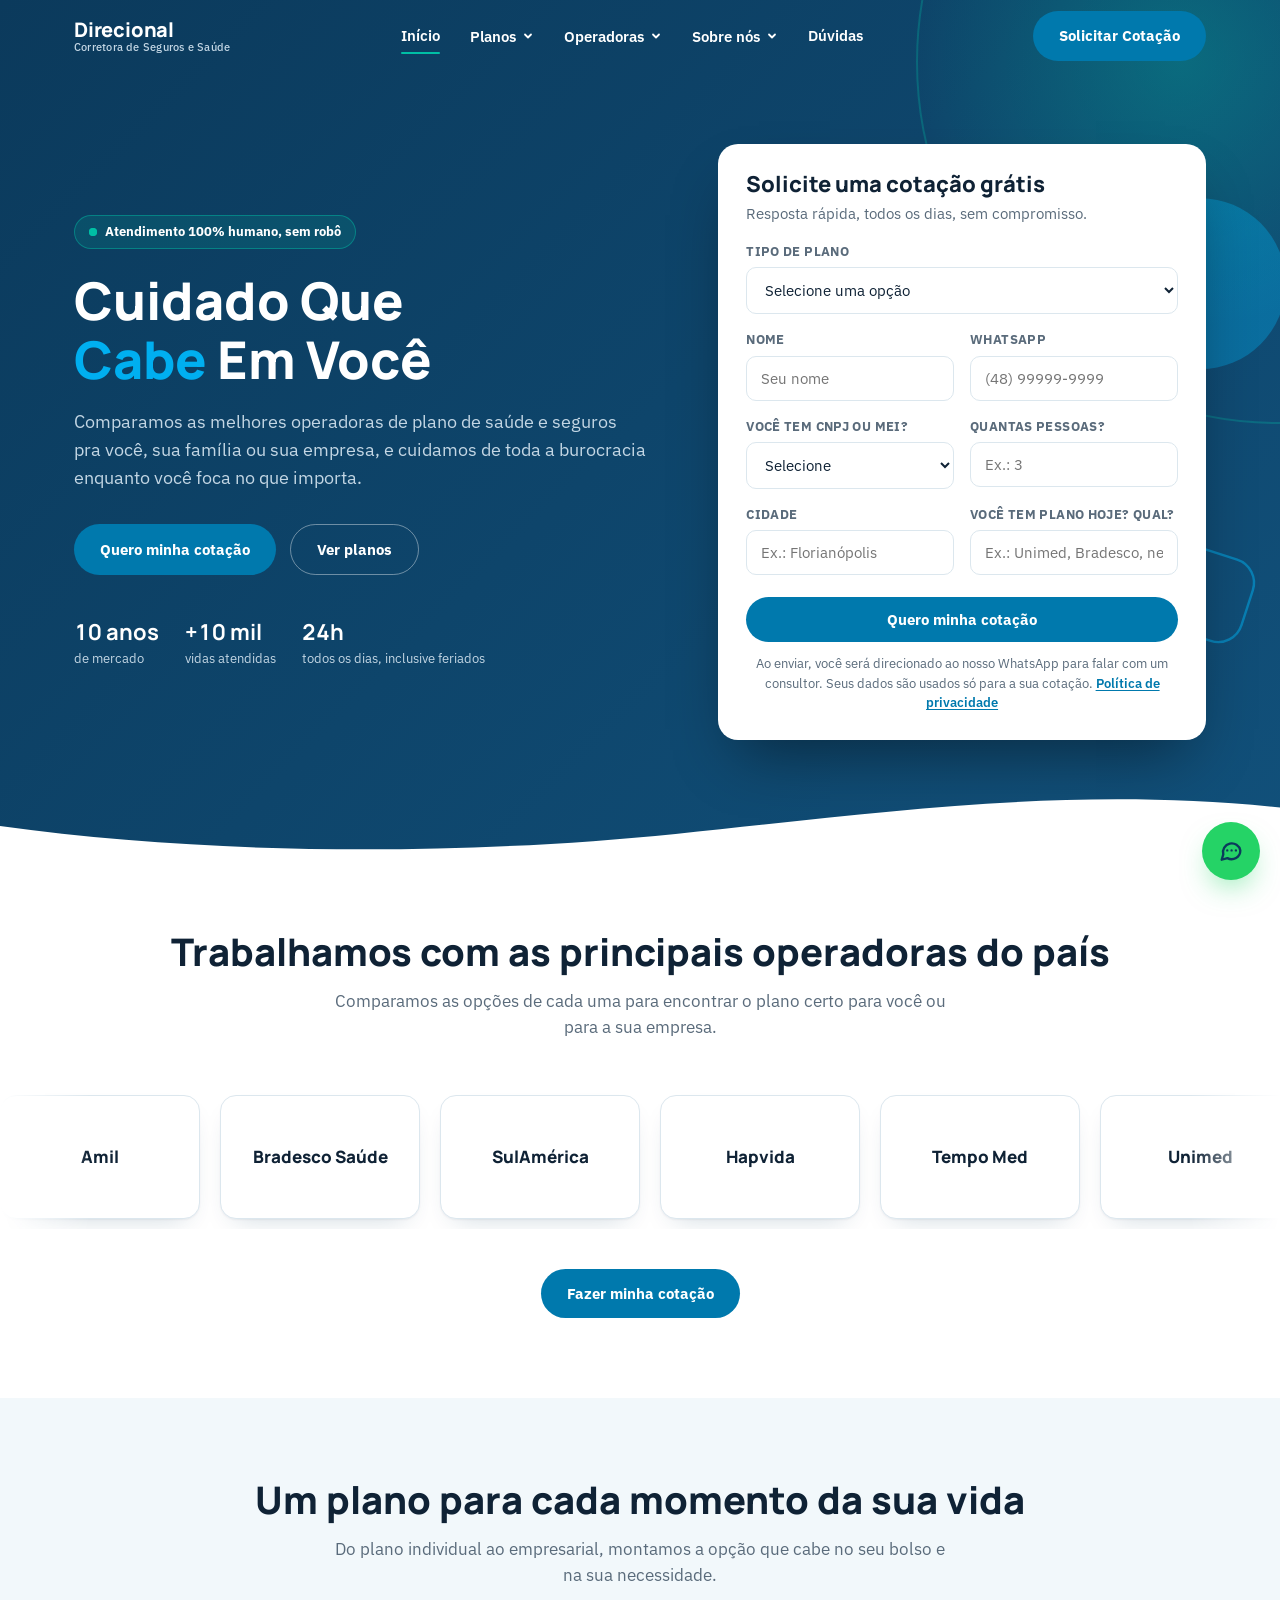
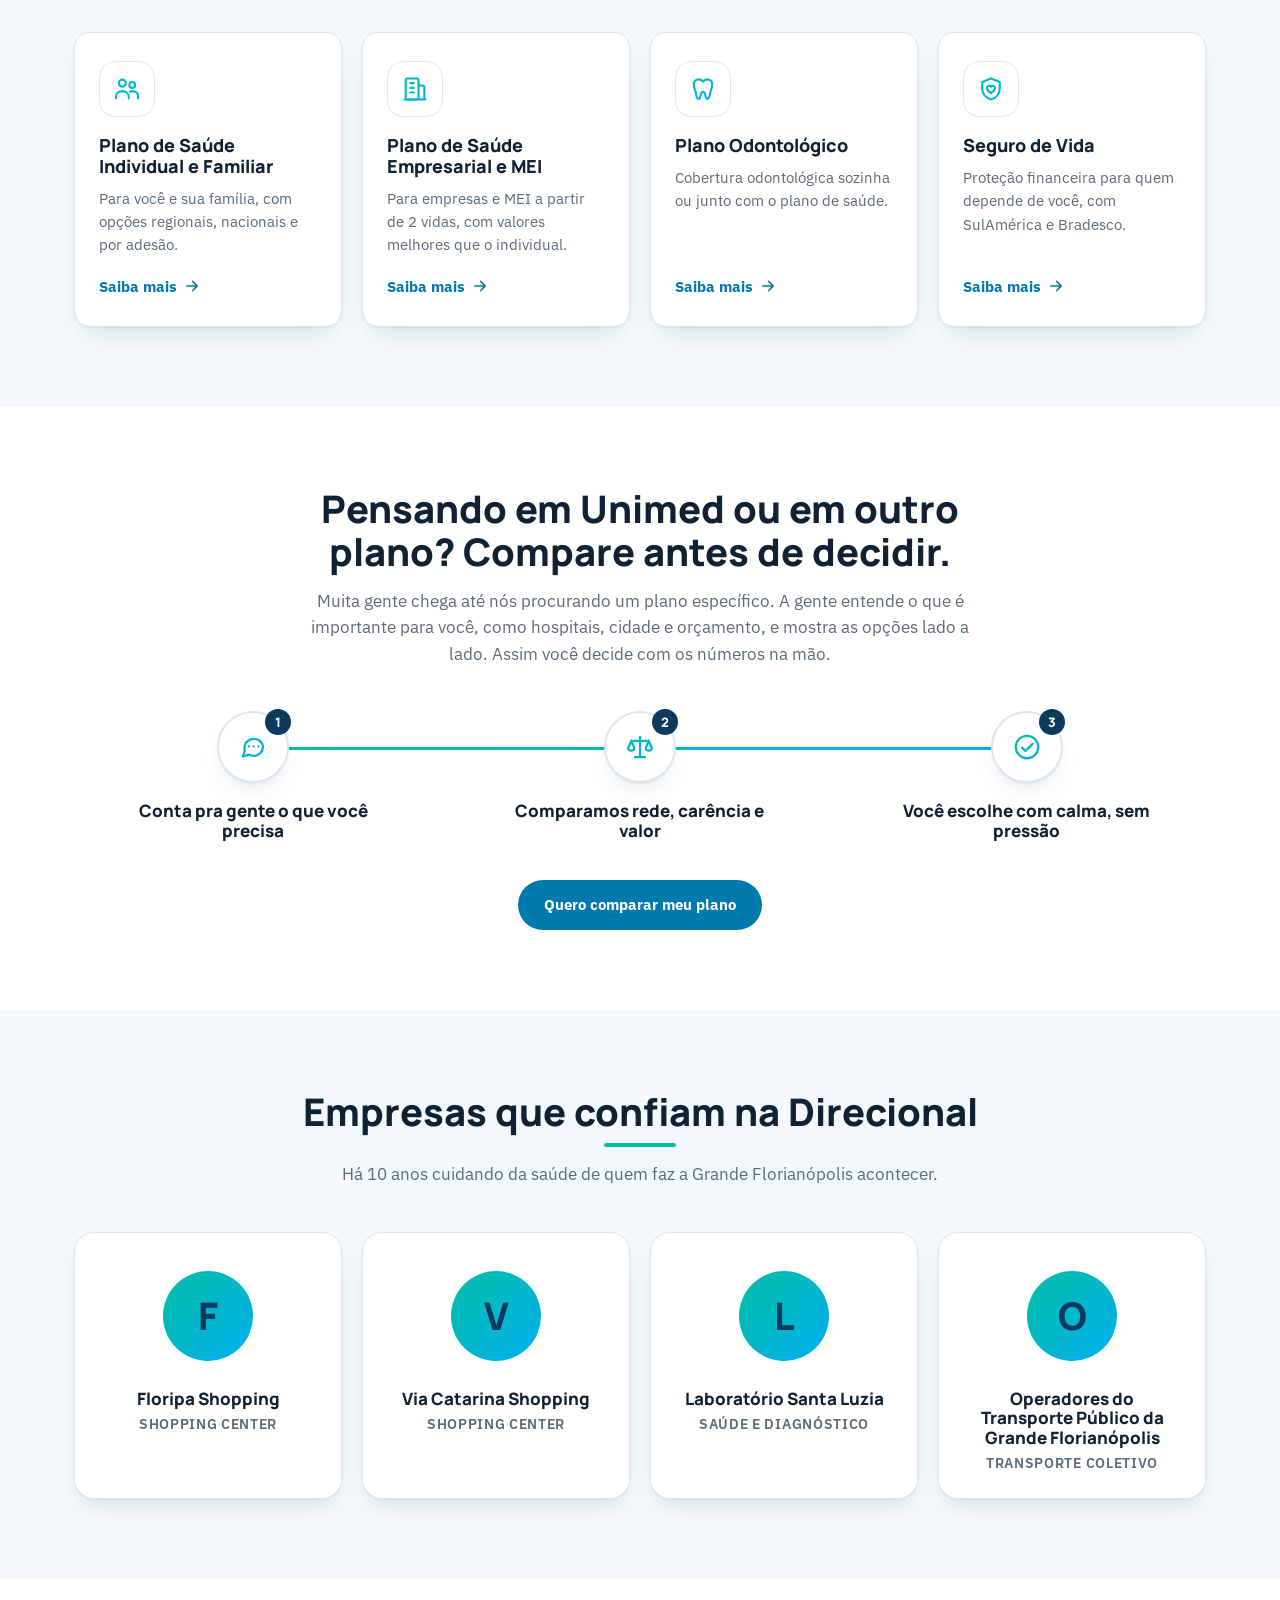
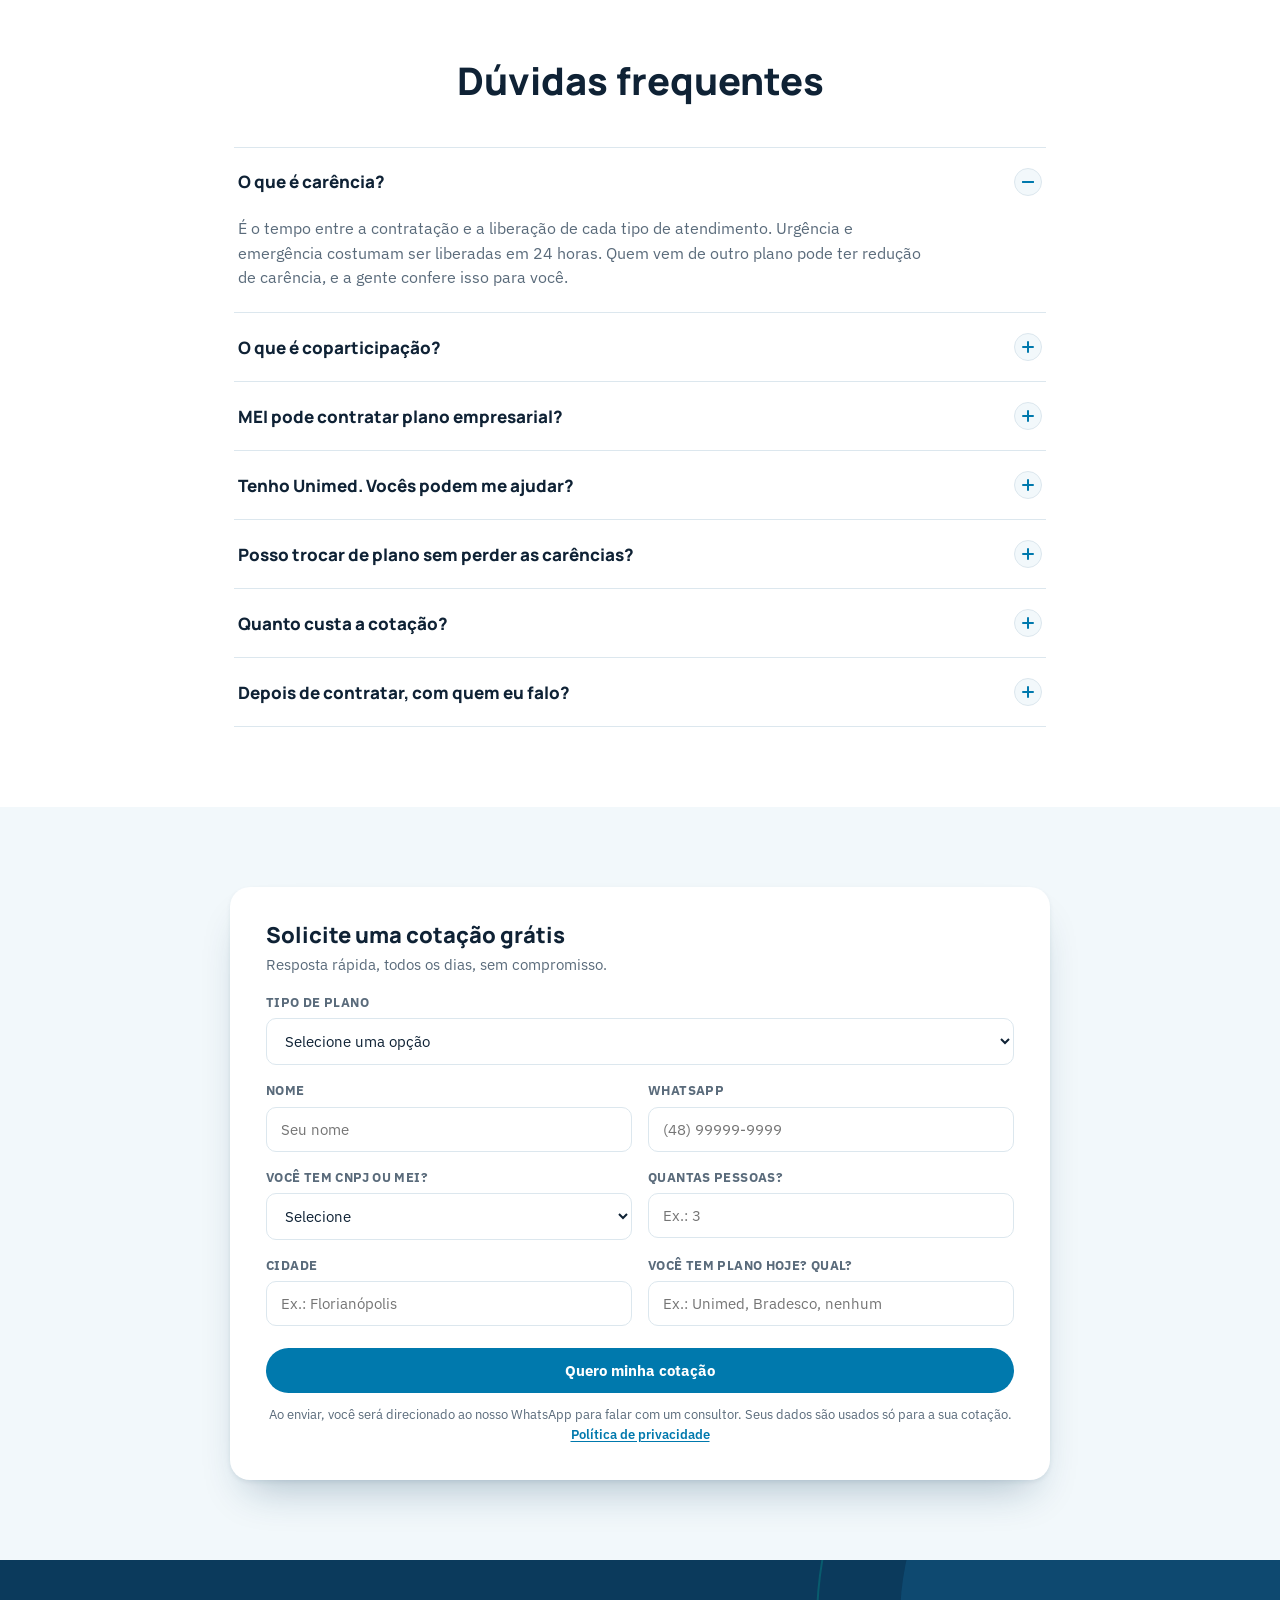
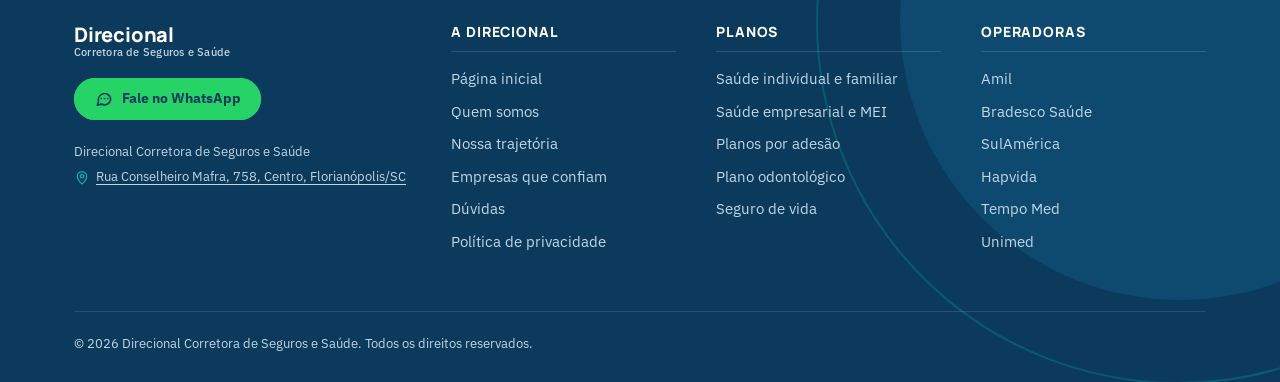
==== commit 4d321001: "Tarefa 10: formulário de cotação completo (7 campos, máscara, validação, pré-seleção e mensagem por " ====
--- a/index.html
+++ b/index.html
@@ -138,7 +138,7 @@
         <rect class="f3" x="300" y="290" width="70" height="70" rx="20" fill="none" stroke="#00AFF0" stroke-width="2" opacity=".5" transform="rotate(18 335 325)"/>
         <circle class="f4" cx="60" cy="50" r="10" fill="#00BFA5" opacity=".7"/>
       </svg>
-      <!-- FORMULARIO:INICIO -->
+      <!-- FORMULARIO:INICIO (componente de cotação; o tipo é pré-selecionado pelo data-tipo do <body>, por ?tipo= ou por links com data-tipo) -->
       <form class="quote-card form-cotacao" novalidate>
         <h2 class="form-titulo">Solicite uma cotação grátis</h2>
         <p class="lede">Resposta rápida, todos os dias, sem compromisso.</p>
@@ -158,9 +158,25 @@
           <label class="field"><span>WhatsApp</span>
             <input name="whatsapp" type="tel" inputmode="numeric" autocomplete="tel-national" placeholder="(48) 99999-9999" maxlength="15" required>
           </label>
+          <label class="field"><span>Você tem CNPJ ou MEI?</span>
+            <select name="cnpj">
+              <option value="" selected>Selecione</option>
+              <option value="Sim">Sim</option>
+              <option value="Não">Não</option>
+            </select>
+          </label>
+          <label class="field"><span>Quantas pessoas?</span>
+            <input name="pessoas" type="number" min="1" max="999" inputmode="numeric" placeholder="Ex.: 3">
+          </label>
+          <label class="field"><span>Cidade</span>
+            <input name="cidade" type="text" autocomplete="address-level2" placeholder="Ex.: Florianópolis">
+          </label>
+          <label class="field"><span>Você tem plano hoje? Qual?</span>
+            <input name="plano_atual" type="text" placeholder="Ex.: Unimed, Bradesco, nenhum">
+          </label>
         </div>
         <button type="submit" class="btn btn-primary btn-block btn-roll"><span class="roll-txt">Quero minha cotação</span><span class="roll-txt" aria-hidden="true">Quero minha cotação</span></button>
-        <p class="quote-note">Ao enviar, você será direcionado ao nosso WhatsApp para falar com um consultor.</p>
+        <p class="quote-note">Ao enviar, você será direcionado ao nosso WhatsApp para falar com um consultor. Seus dados são usados só para a sua cotação. <a href="politica-de-privacidade.html">Política de privacidade</a></p>
       </form>
       <!-- FORMULARIO:FIM -->
     </div>
@@ -378,31 +394,47 @@
 <!-- ============ COTAÇÃO ============ -->
 <section class="section section-alt cotacao-final" id="cotacao" aria-label="Solicitar cotação">
   <div class="wrap">
-    <!-- FORMULARIO:INICIO -->
-    <form class="quote-card form-cotacao" novalidate data-reveal>
-      <h2 class="form-titulo">Solicite uma cotação grátis</h2>
-      <p class="lede">Resposta rápida, todos os dias, sem compromisso.</p>
-      <div class="form-grid">
-        <label class="field field-full"><span>Tipo de plano</span>
-          <select name="tipo" required>
-            <option value="" disabled selected>Selecione uma opção</option>
-            <option value="individual">Individual ou familiar</option>
-            <option value="empresa">Empresa ou MEI</option>
-            <option value="odonto">Plano odontológico</option>
-            <option value="vida">Seguro de vida</option>
-          </select>
-        </label>
-        <label class="field"><span>Nome</span>
-          <input name="nome" type="text" autocomplete="name" placeholder="Seu nome" required>
-        </label>
-        <label class="field"><span>WhatsApp</span>
-          <input name="whatsapp" type="tel" inputmode="numeric" autocomplete="tel-national" placeholder="(48) 99999-9999" maxlength="15" required>
-        </label>
-      </div>
-      <button type="submit" class="btn btn-primary btn-block btn-roll"><span class="roll-txt">Quero minha cotação</span><span class="roll-txt" aria-hidden="true">Quero minha cotação</span></button>
-      <p class="quote-note">Ao enviar, você será direcionado ao nosso WhatsApp para falar com um consultor.</p>
-    </form>
-    <!-- FORMULARIO:FIM -->
+    <!-- FORMULARIO:INICIO (componente de cotação; o tipo é pré-selecionado pelo data-tipo do <body>, por ?tipo= ou por links com data-tipo) -->
+      <form class="quote-card form-cotacao" novalidate>
+        <h2 class="form-titulo">Solicite uma cotação grátis</h2>
+        <p class="lede">Resposta rápida, todos os dias, sem compromisso.</p>
+        <div class="form-grid">
+          <label class="field field-full"><span>Tipo de plano</span>
+            <select name="tipo" required>
+              <option value="" disabled selected>Selecione uma opção</option>
+              <option value="individual">Individual ou familiar</option>
+              <option value="empresa">Empresa ou MEI</option>
+              <option value="odonto">Plano odontológico</option>
+              <option value="vida">Seguro de vida</option>
+            </select>
+          </label>
+          <label class="field"><span>Nome</span>
+            <input name="nome" type="text" autocomplete="name" placeholder="Seu nome" required>
+          </label>
+          <label class="field"><span>WhatsApp</span>
+            <input name="whatsapp" type="tel" inputmode="numeric" autocomplete="tel-national" placeholder="(48) 99999-9999" maxlength="15" required>
+          </label>
+          <label class="field"><span>Você tem CNPJ ou MEI?</span>
+            <select name="cnpj">
+              <option value="" selected>Selecione</option>
+              <option value="Sim">Sim</option>
+              <option value="Não">Não</option>
+            </select>
+          </label>
+          <label class="field"><span>Quantas pessoas?</span>
+            <input name="pessoas" type="number" min="1" max="999" inputmode="numeric" placeholder="Ex.: 3">
+          </label>
+          <label class="field"><span>Cidade</span>
+            <input name="cidade" type="text" autocomplete="address-level2" placeholder="Ex.: Florianópolis">
+          </label>
+          <label class="field"><span>Você tem plano hoje? Qual?</span>
+            <input name="plano_atual" type="text" placeholder="Ex.: Unimed, Bradesco, nenhum">
+          </label>
+        </div>
+        <button type="submit" class="btn btn-primary btn-block btn-roll"><span class="roll-txt">Quero minha cotação</span><span class="roll-txt" aria-hidden="true">Quero minha cotação</span></button>
+        <p class="quote-note">Ao enviar, você será direcionado ao nosso WhatsApp para falar com um consultor. Seus dados são usados só para a sua cotação. <a href="politica-de-privacidade.html">Política de privacidade</a></p>
+      </form>
+      <!-- FORMULARIO:FIM -->
   </div>
 </section>
 
--- a/css/style.css
+++ b/css/style.css
@@ -294,8 +294,11 @@
 .field input:focus, .field select:focus{
   outline:none; border-color:var(--azul-botao); box-shadow:0 0 0 3px rgba(0,175,240,.2);
 }
-.quote-card .btn{margin-top:20px;}
-.quote-note{font-size:12px; color:var(--texto-suave); margin-top:12px; text-align:center;}
+.field input[aria-invalid], .field select[aria-invalid]{border-color:#B42318;}
+.field-erro{display:block; margin-top:6px; font-size:13px; font-weight:600; color:#B42318;}
+.quote-card .btn{margin-top:22px;}
+.quote-note{font-size:12.5px; color:var(--texto-suave); margin-top:12px; text-align:center;}
+.quote-note a{color:var(--azul-botao); font-weight:600; text-decoration:underline; text-underline-offset:2px;}
 
 /* ---------- Utilidades de seção ---------- */
 .sr-only{position:absolute; width:1px; height:1px; padding:0; margin:-1px; overflow:hidden; clip:rect(0,0,0,0); white-space:nowrap; border:0;}
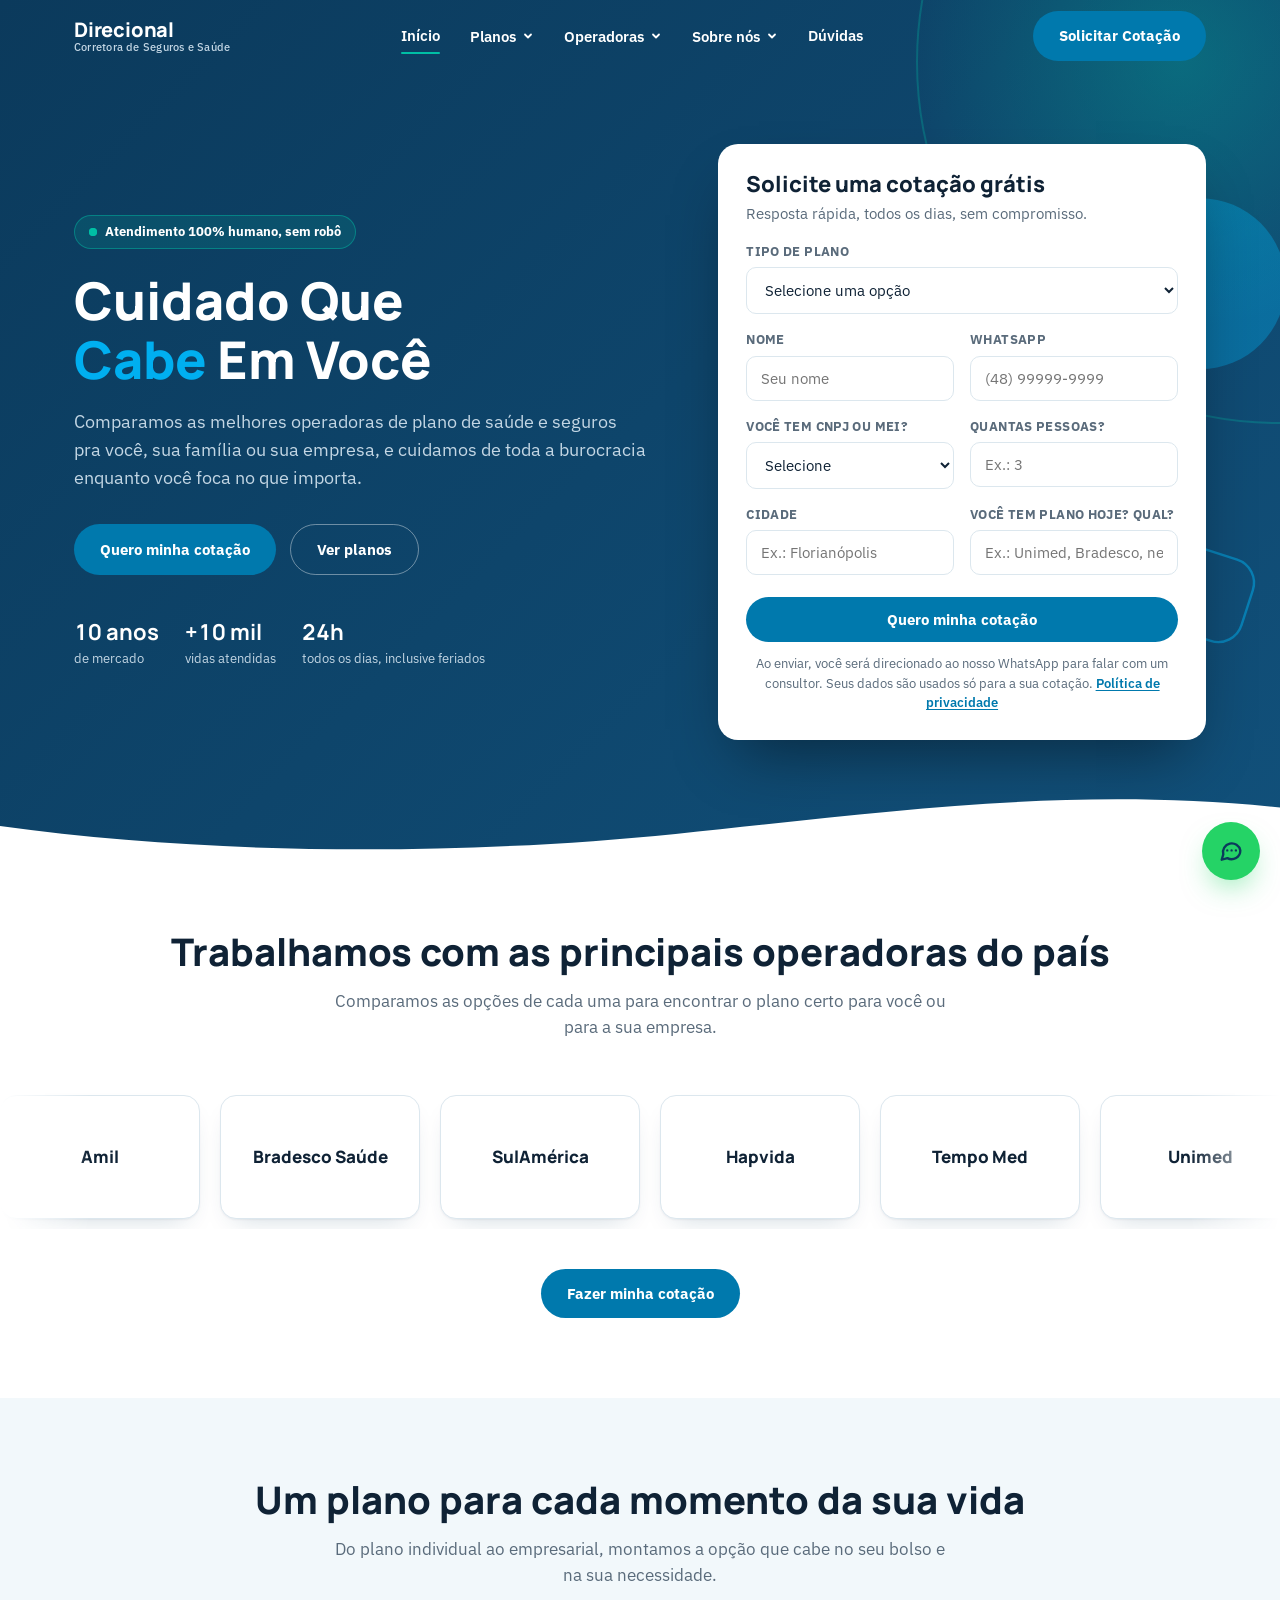
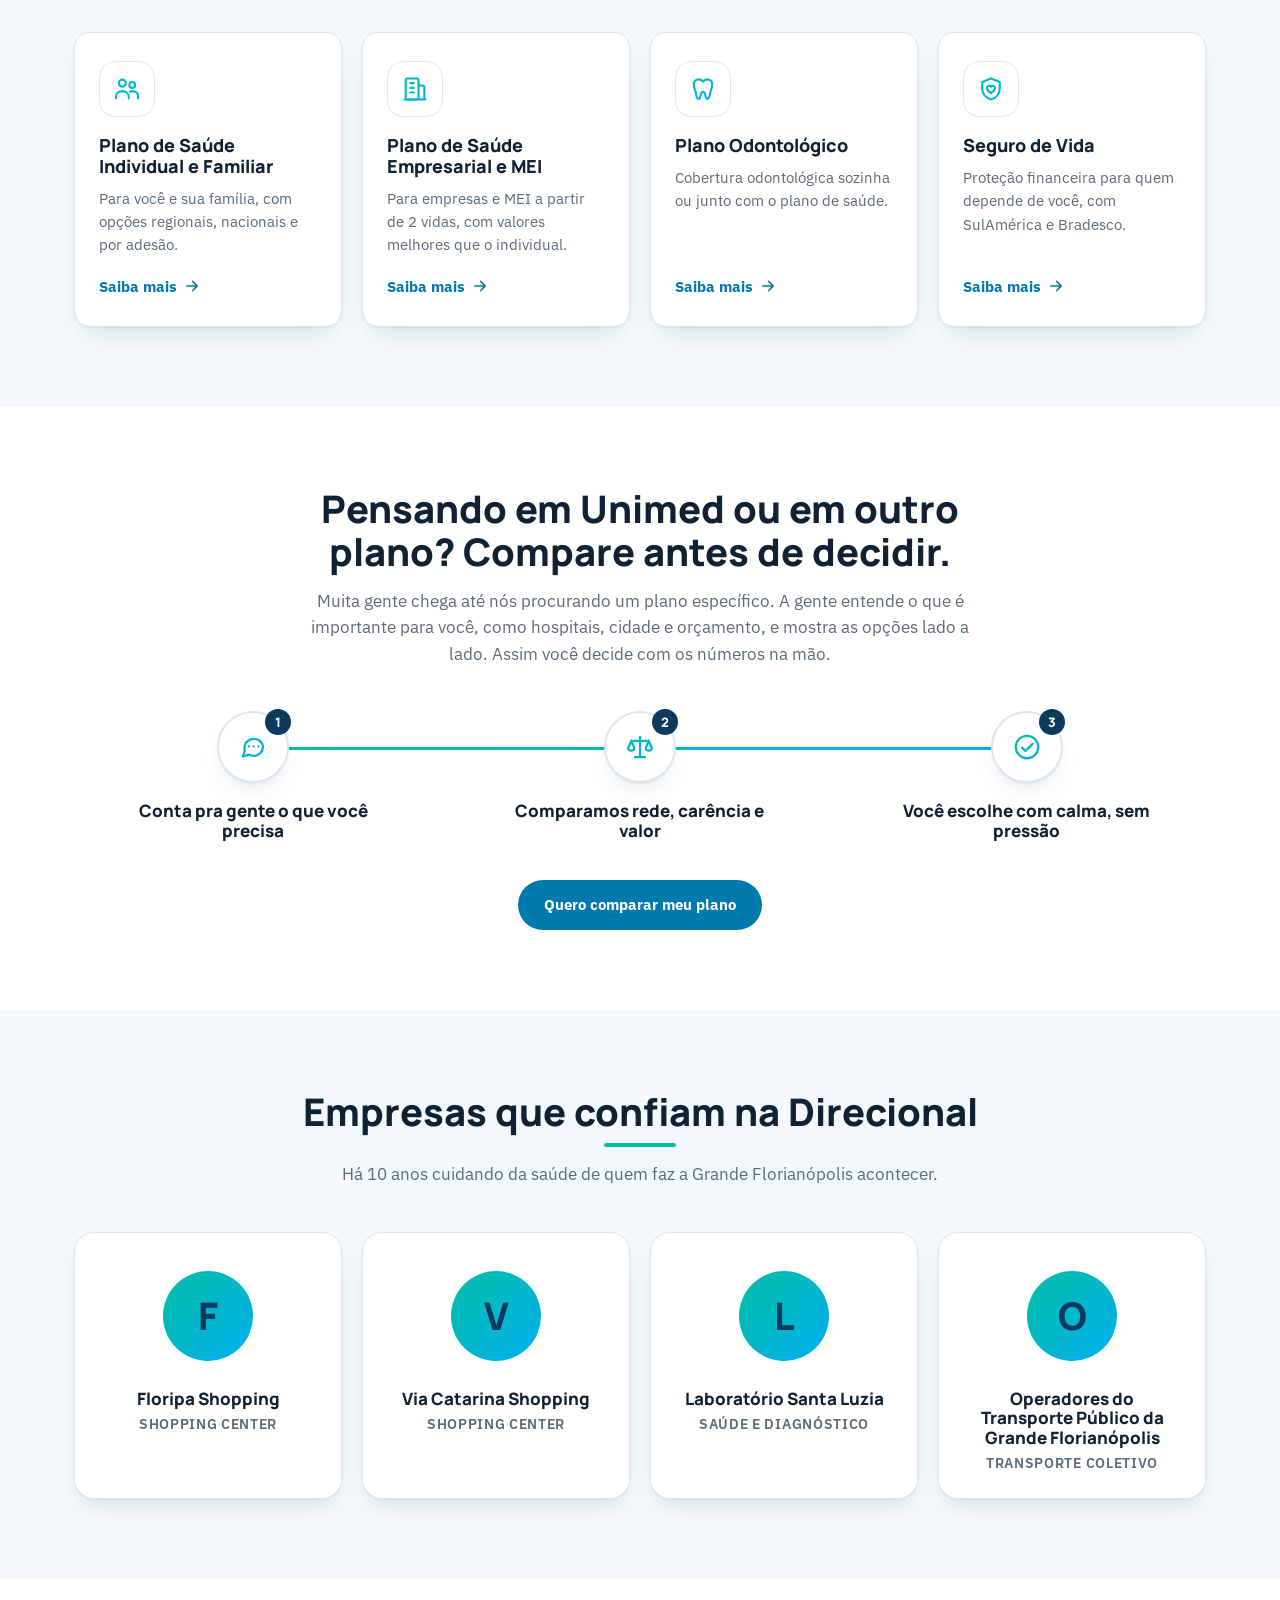
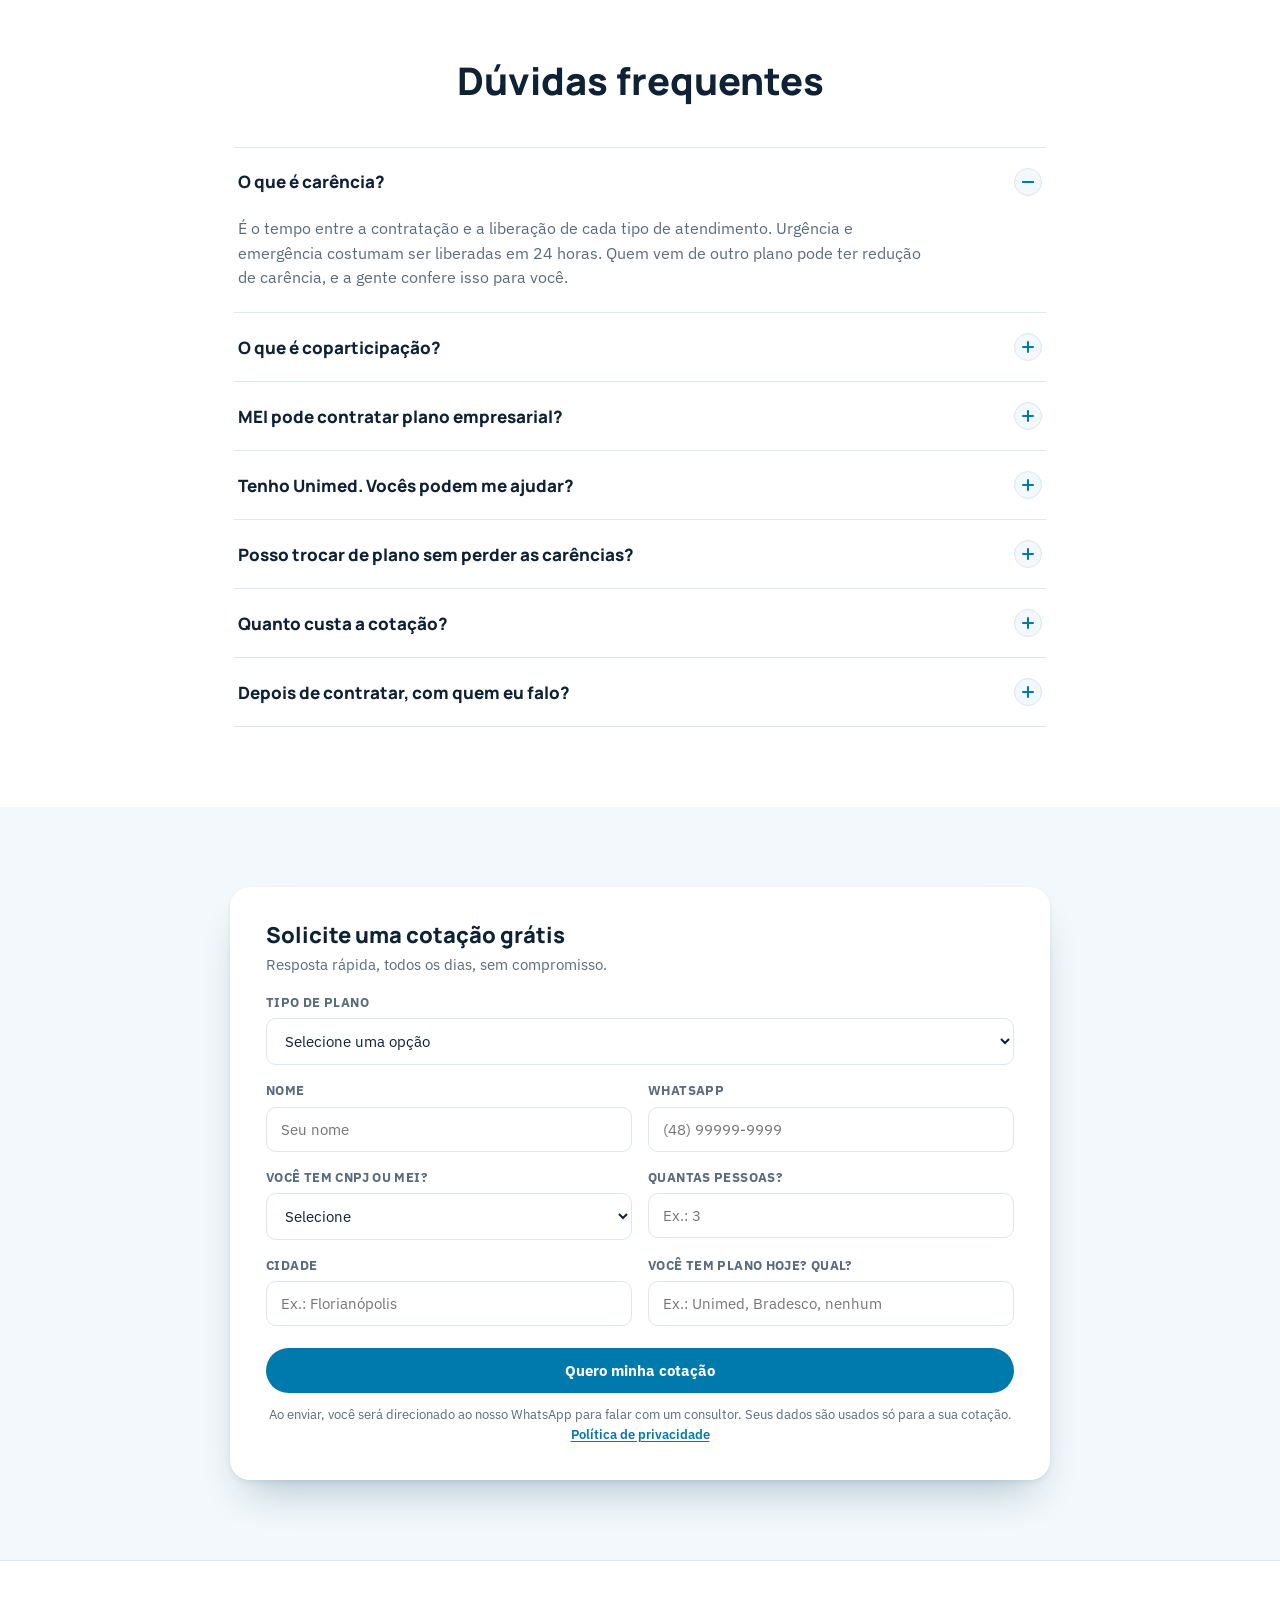
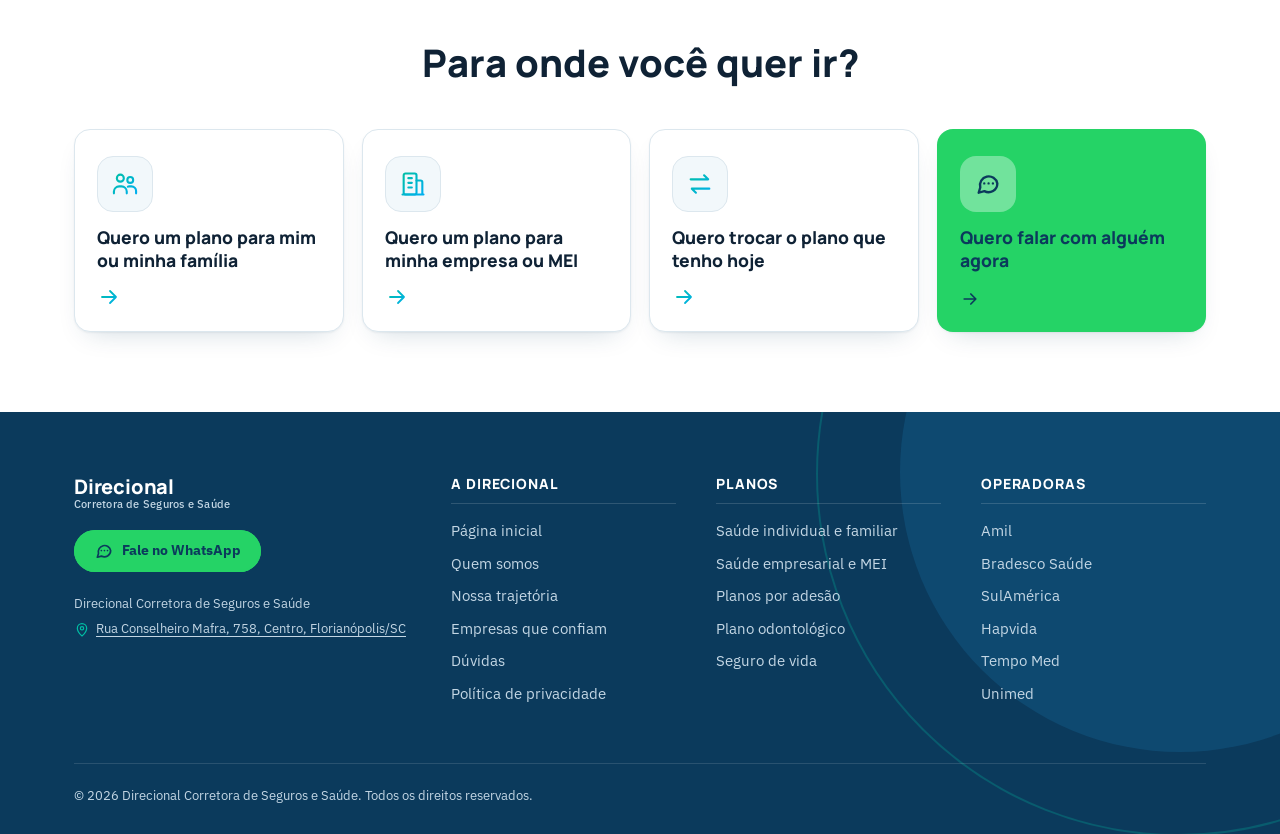
==== commit 9e6f9683: "Tarefa 11: bloco Para onde você quer ir em todas as páginas" ====
--- a/index.html
+++ b/index.html
@@ -440,6 +440,38 @@
 
 </main>
 
+<!-- PARAONDE:INICIO (manter idêntico em todas as páginas; o cartão da página atual é escondido pelo js/main.js) -->
+<section class="section para-onde" aria-labelledby="para-onde-titulo">
+  <div class="wrap">
+    <div class="sec-topo center">
+      <h2 class="h2" id="para-onde-titulo" data-reveal>Para onde você quer ir?</h2>
+    </div>
+    <ul class="destinos" data-stagger>
+      <li><a class="destino card-hover" href="plano-de-saude-individual.html">
+        <span class="icone-box" aria-hidden="true"><svg class="ico"><use href="#i-familia"/></svg></span>
+        <span class="destino-titulo">Quero um plano para mim ou minha família</span>
+        <svg class="ico destino-seta" aria-hidden="true"><use href="#i-seta"/></svg>
+      </a></li>
+      <li><a class="destino card-hover" href="plano-de-saude-empresarial.html">
+        <span class="icone-box" aria-hidden="true"><svg class="ico"><use href="#i-empresa"/></svg></span>
+        <span class="destino-titulo">Quero um plano para minha empresa ou MEI</span>
+        <svg class="ico destino-seta" aria-hidden="true"><use href="#i-seta"/></svg>
+      </a></li>
+      <li><a class="destino card-hover" href="index.html#comparar">
+        <span class="icone-box" aria-hidden="true"><svg class="ico"><use href="#i-troca"/></svg></span>
+        <span class="destino-titulo">Quero trocar o plano que tenho hoje</span>
+        <svg class="ico destino-seta" aria-hidden="true"><use href="#i-seta"/></svg>
+      </a></li>
+      <li data-contato="whatsappPrincipal"><a class="destino destino-whats btn-whats" href="#" data-href="whatsappPrincipal" target="_blank" rel="noopener">
+        <span class="icone-box" aria-hidden="true"><svg class="ico"><use href="#i-conversa"/></svg></span>
+        <span class="destino-titulo">Quero falar com alguém agora</span>
+        <svg class="ico destino-seta" aria-hidden="true"><use href="#i-seta"/></svg>
+      </a></li>
+    </ul>
+  </div>
+</section>
+<!-- PARAONDE:FIM -->
+
 <!-- RODAPE:INICIO (manter idêntico em todas as páginas; dados de contato vêm de js/config.js) -->
 <footer class="site-footer">
   <div class="wrap">
--- a/css/style.css
+++ b/css/style.css
@@ -653,6 +653,33 @@
 .prosa a{color:var(--azul-botao); font-weight:600; text-decoration:underline; text-underline-offset:3px;}
 .prosa .atualizacao{font-size:14px; margin-top:44px;}
 
+/* ---------- Para onde você quer ir? ---------- */
+.para-onde{background:var(--branco); border-top:1px solid var(--linha);}
+.destinos{display:flex; flex-wrap:wrap; justify-content:center; gap:18px;}
+.destinos > li{flex:1 1 220px; max-width:300px; display:flex;}
+.destino{
+  position:relative; flex:1; display:flex; flex-direction:column; gap:14px; min-height:200px;
+  padding:26px 22px 22px; border-radius:var(--raio);
+  background:var(--branco); border:1px solid var(--linha); box-shadow:var(--sombra);
+}
+.destino .icone-box{margin-bottom:0; flex-shrink:0;}
+.destino-titulo{font-family:'Manrope',sans-serif; font-weight:800; font-size:17.5px; line-height:1.3; color:var(--texto);}
+.destino-seta{margin-top:auto; width:24px; height:24px; stroke:var(--azul-botao); stroke-width:2.2; transition:transform .25s ease;}
+.destino:hover .destino-seta, .destino:focus-visible .destino-seta{transform:translateX(8px);}
+/* cartão verde do WhatsApp (usa .btn-whats) */
+.destino-whats{background:var(--whatsapp); color:var(--azul-profundo); border-color:transparent;}
+.destino-whats:hover, .destino-whats:focus-visible{background:var(--azul-profundo); color:var(--branco);}
+.destino-whats .destino-titulo, .destino-whats .destino-seta{color:inherit; stroke:currentColor;}
+.destino-whats .icone-box{background:rgba(255,255,255,.35); border-color:transparent;}
+.destino-whats .icone-box .ico{stroke:currentColor; width:28px; height:28px;}
+.destino-whats:hover .icone-box{background:rgba(255,255,255,.12); transform:none;}
+.destino-whats:hover .icone-box .ico{animation:balancar .6s ease-in-out 2;}
+@media (max-width:560px){
+  .destinos > li{flex-basis:100%; max-width:none;}
+  .destino{min-height:0; flex-direction:row; align-items:center;}
+  .destino-seta{margin:0 0 0 auto;}
+}
+
 /* ---------- Cotação final ---------- */
 .cotacao-final .quote-card{max-width:820px; margin-inline:auto; padding:36px; box-shadow:var(--sombra-forte);}
 @media (max-width:640px){ .cotacao-final .quote-card{padding:24px 18px;} }
